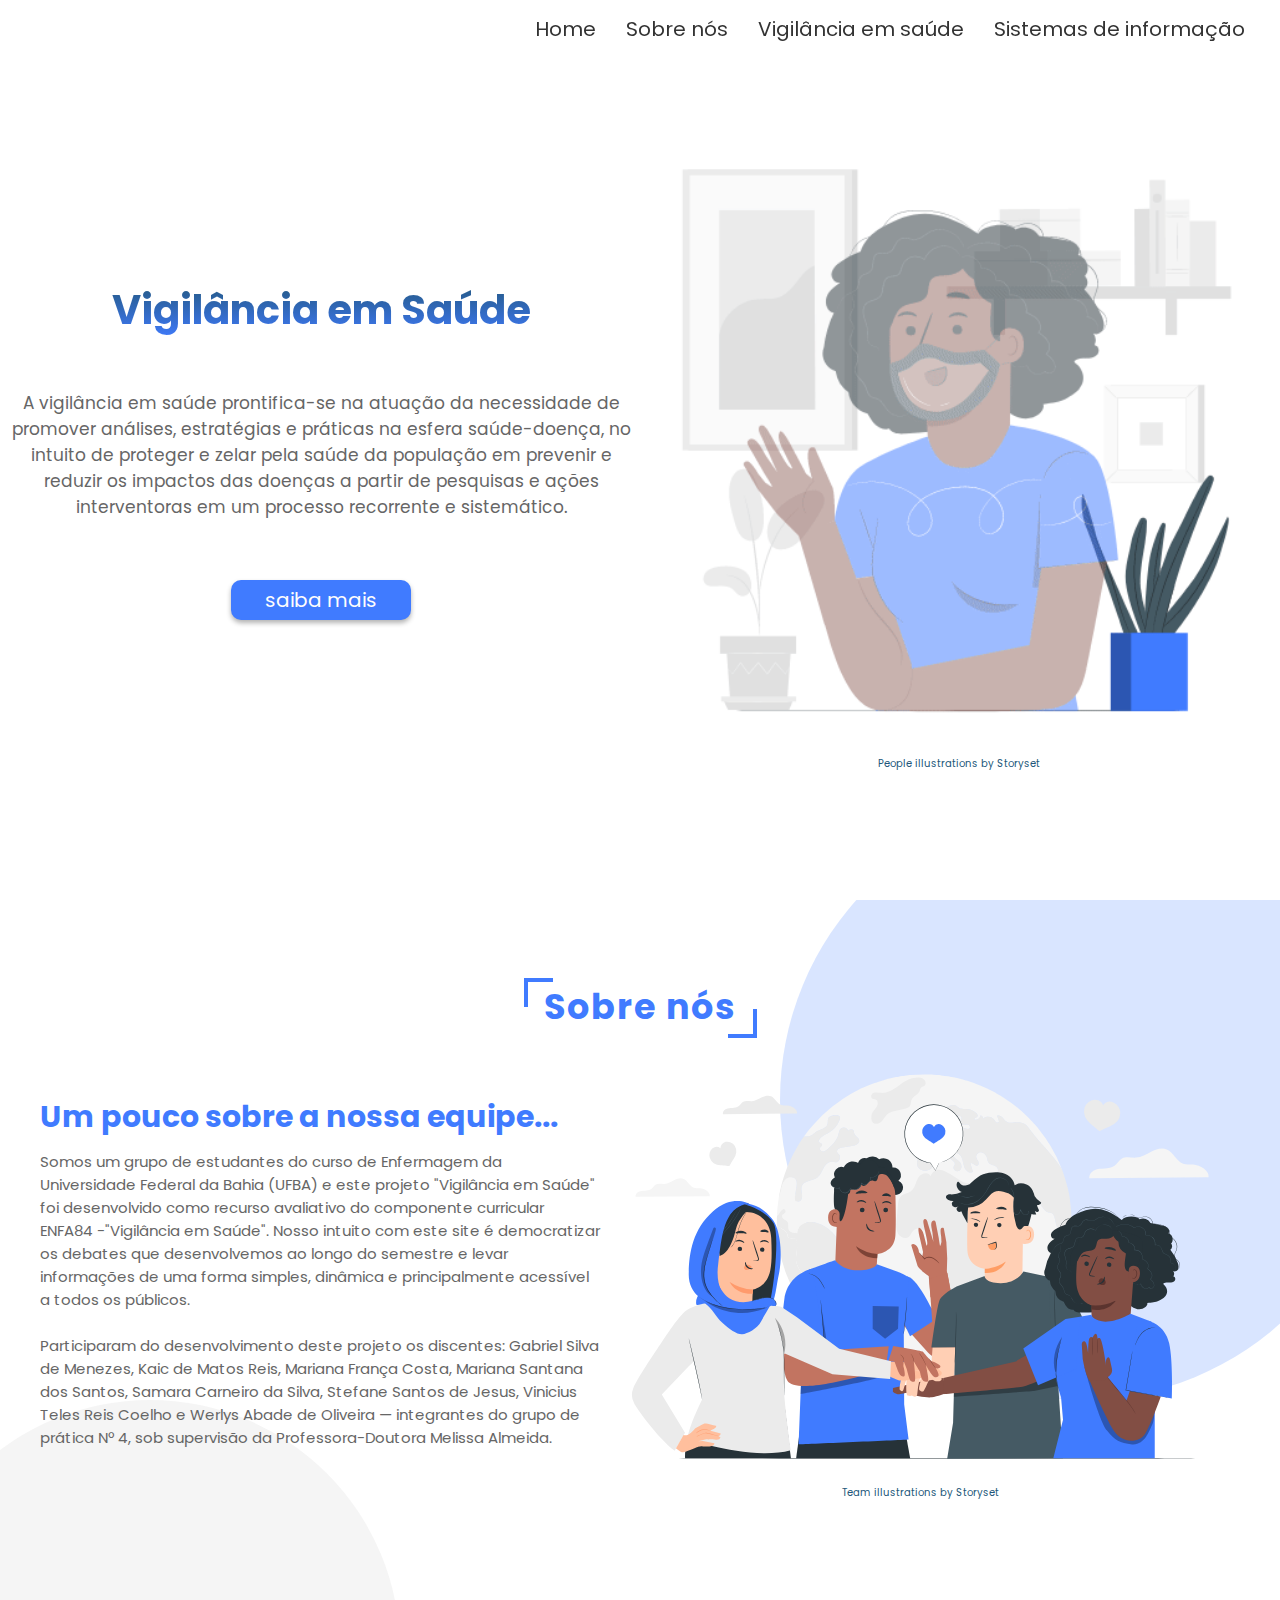
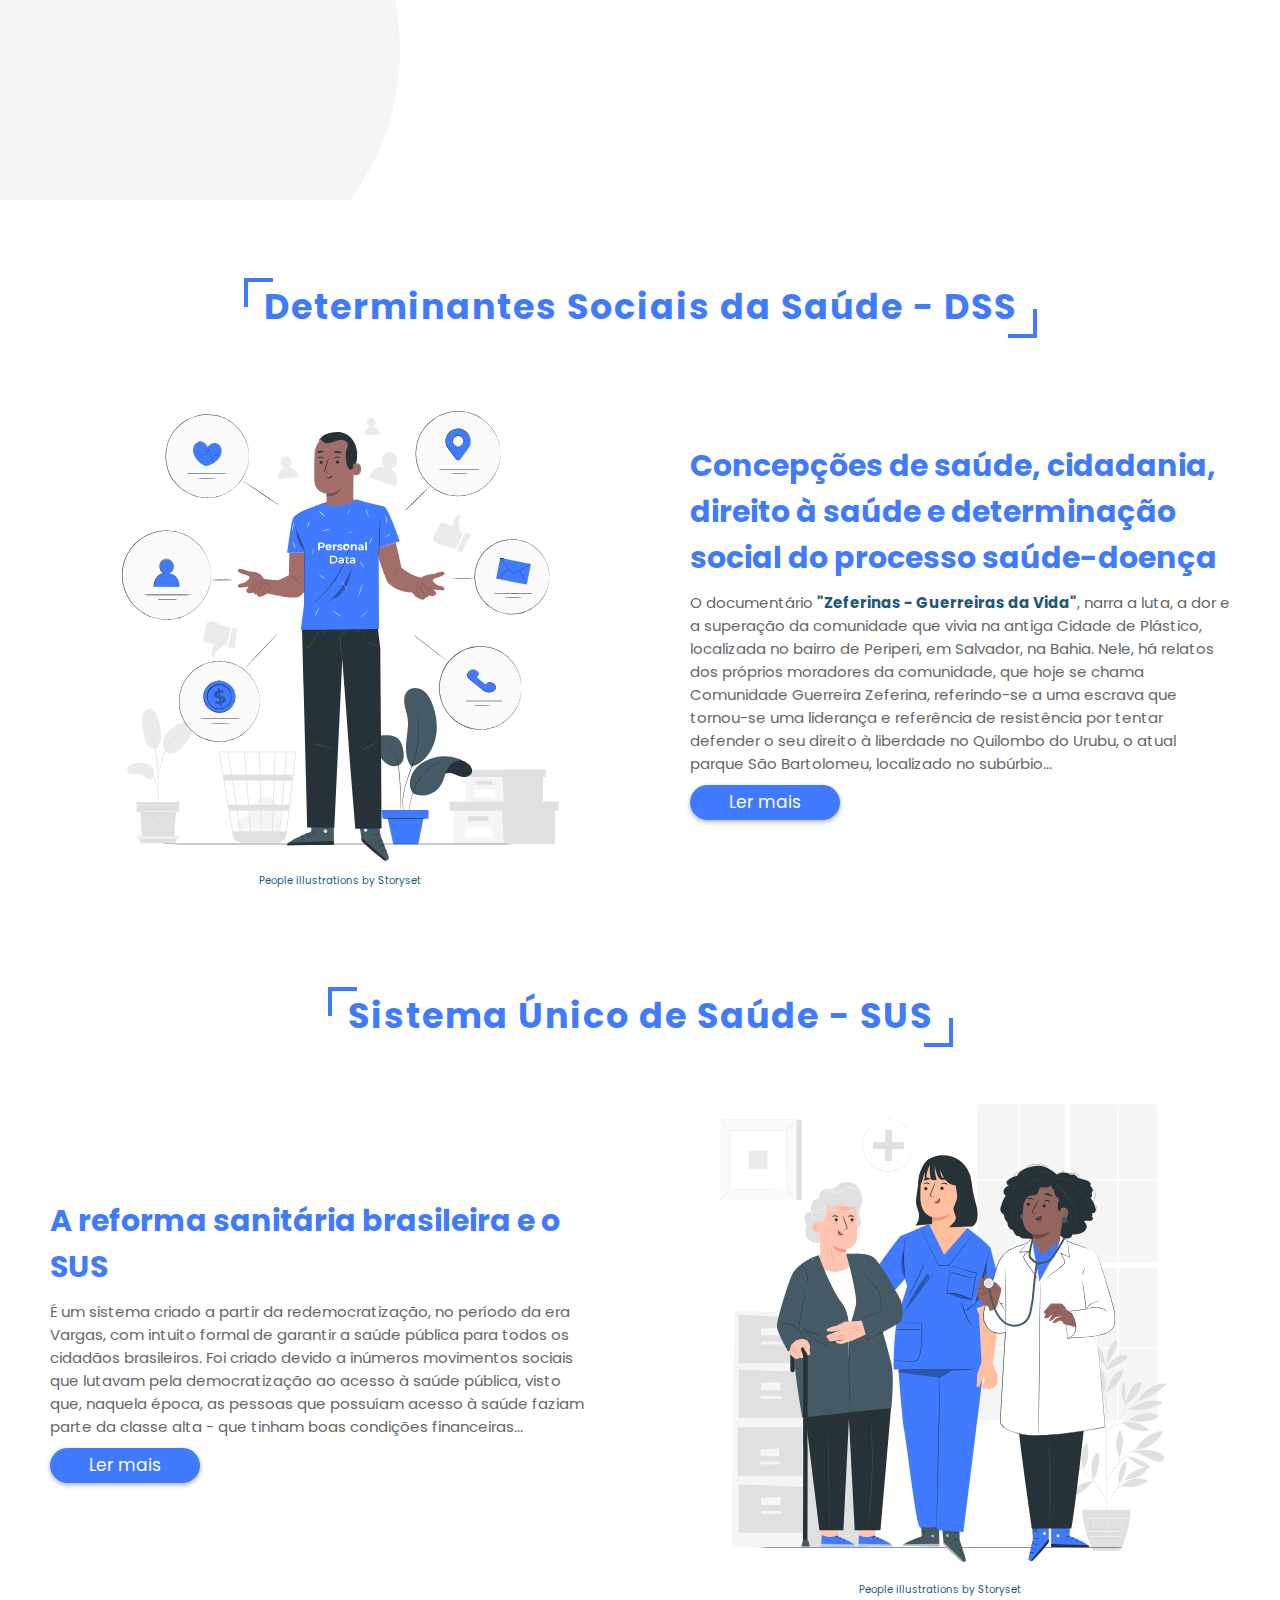
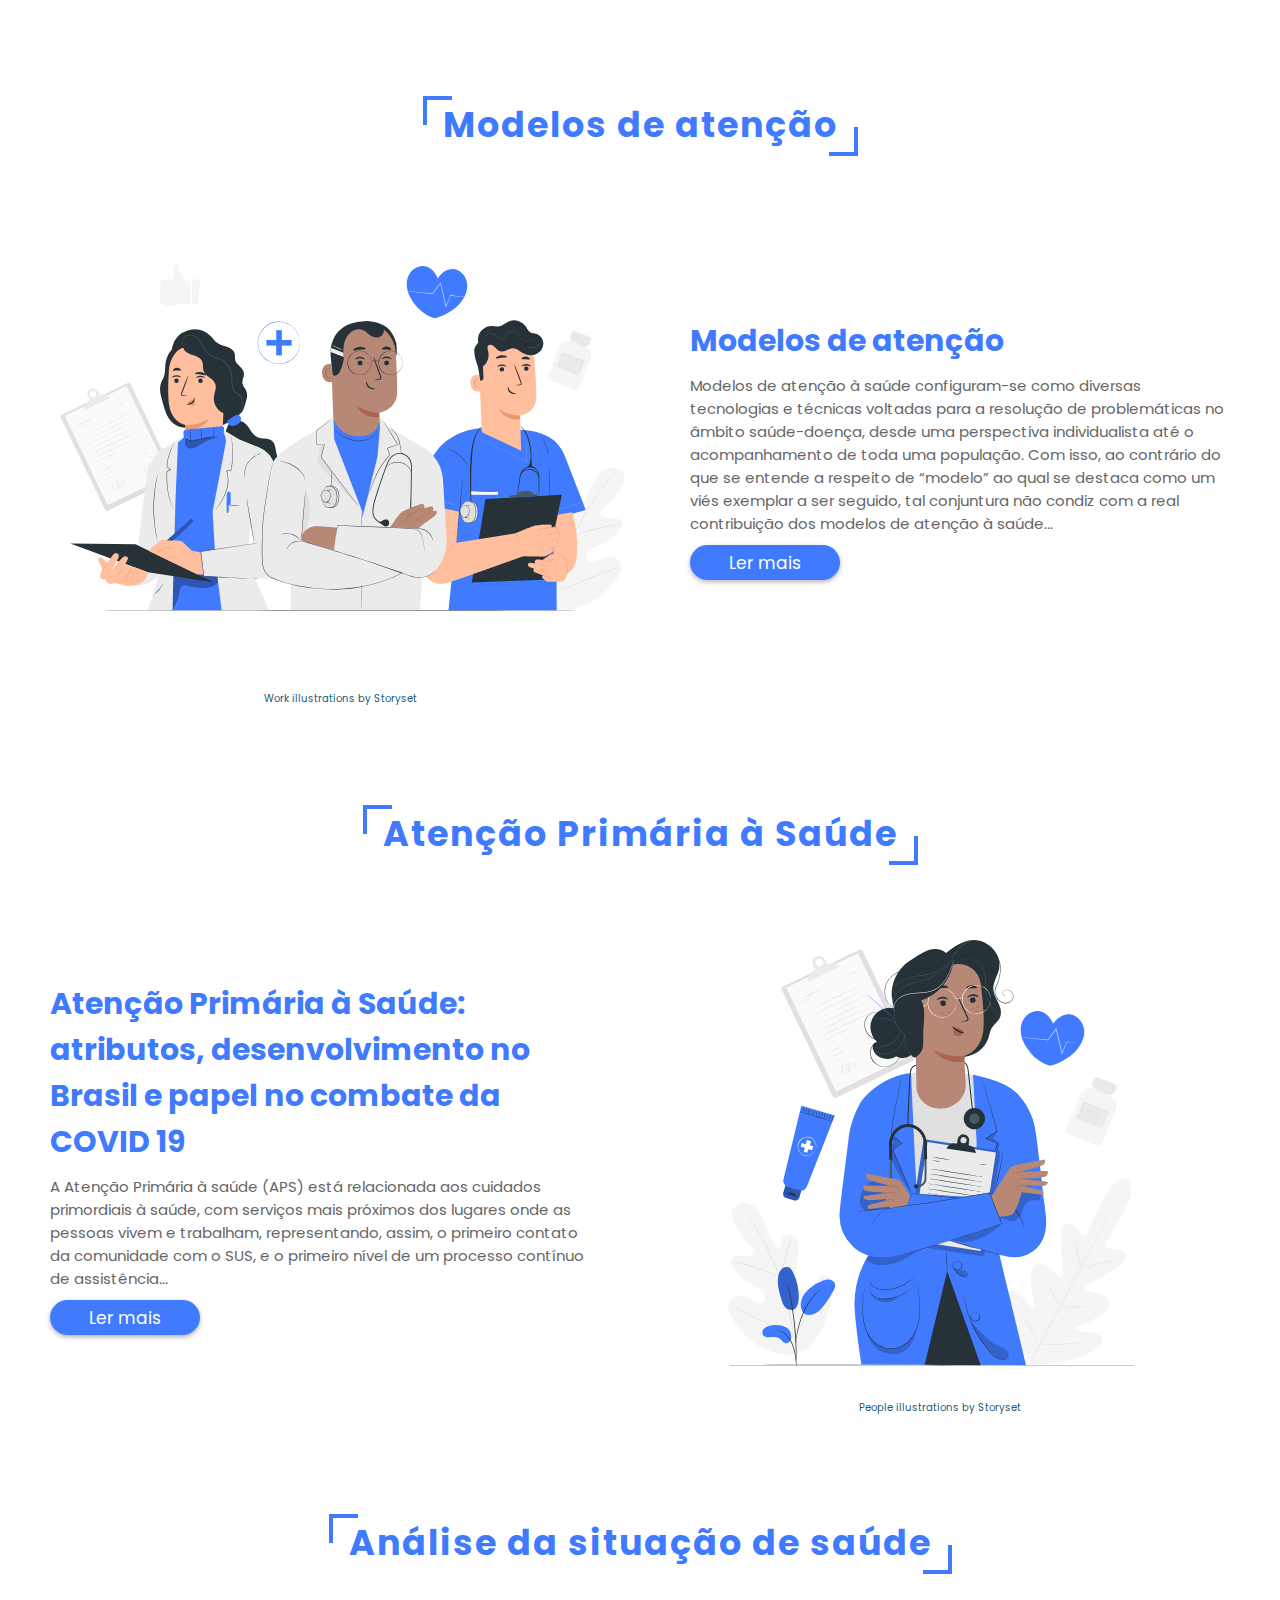
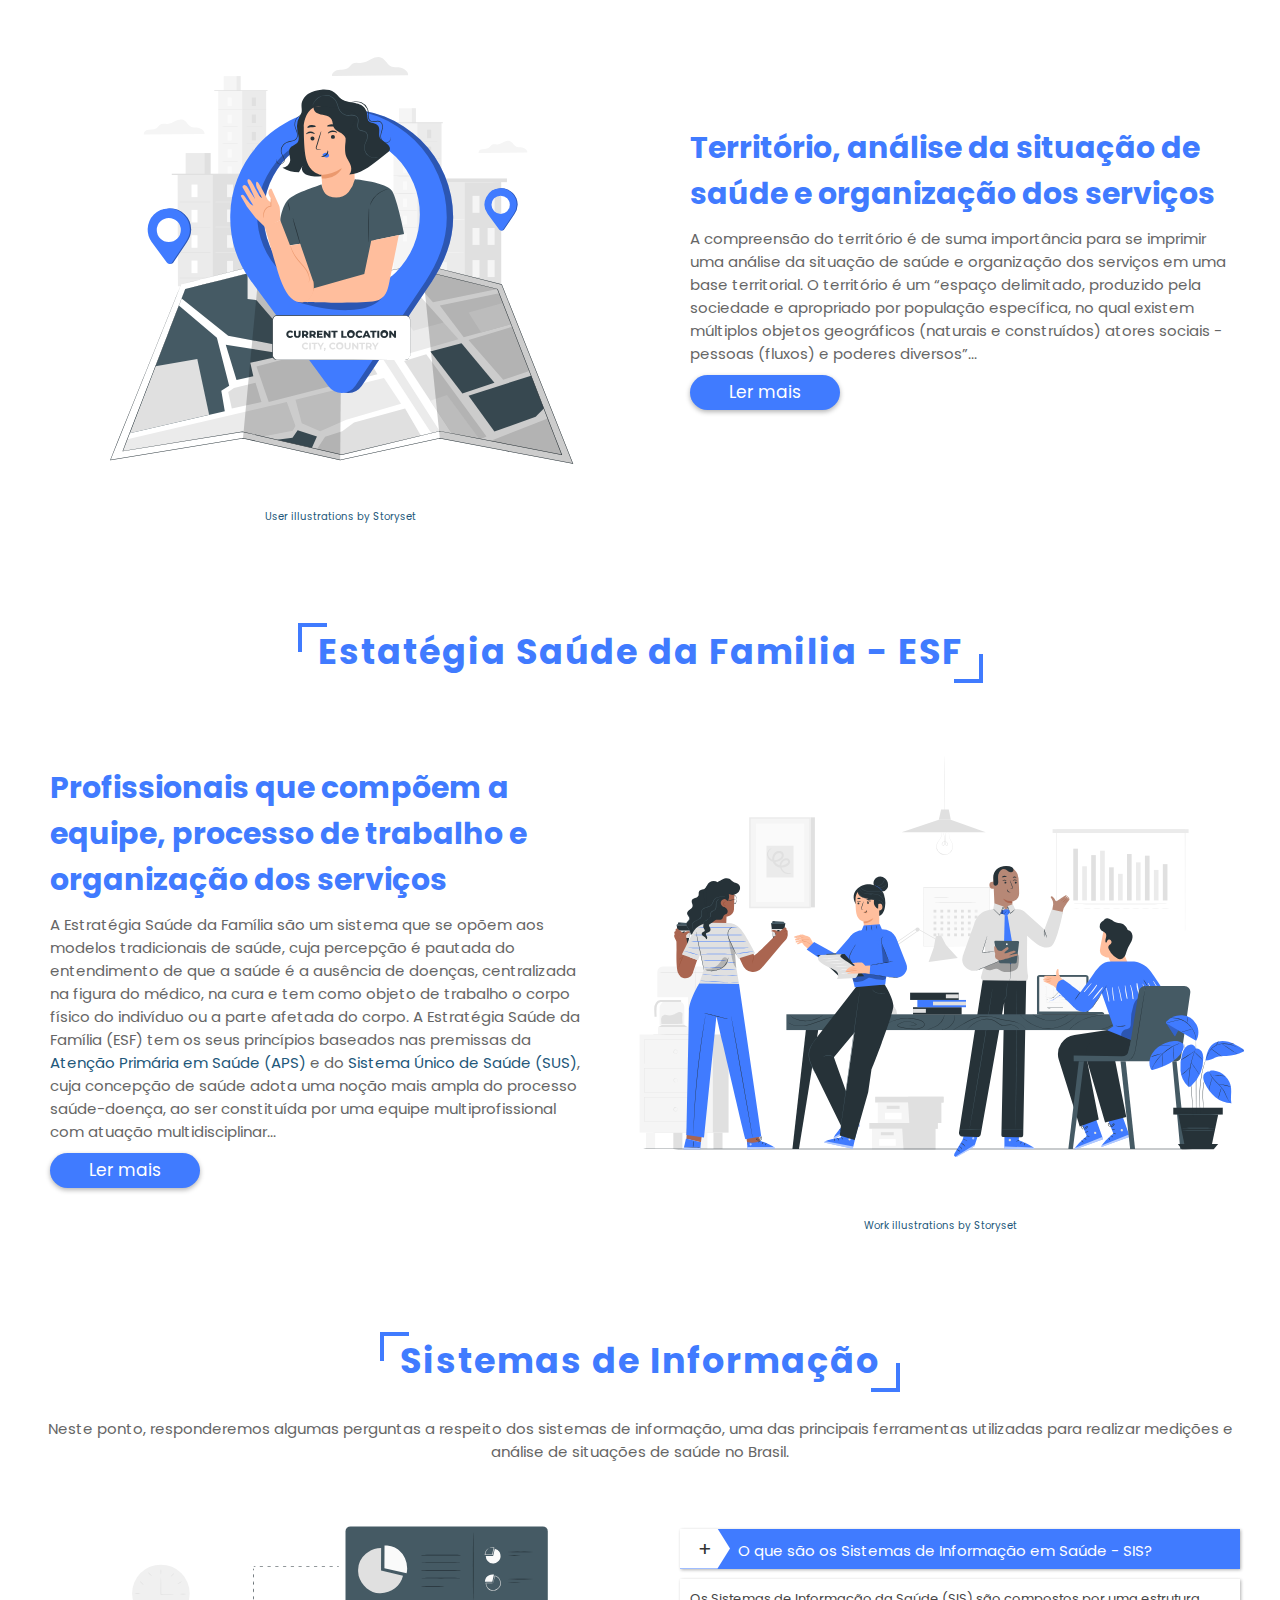
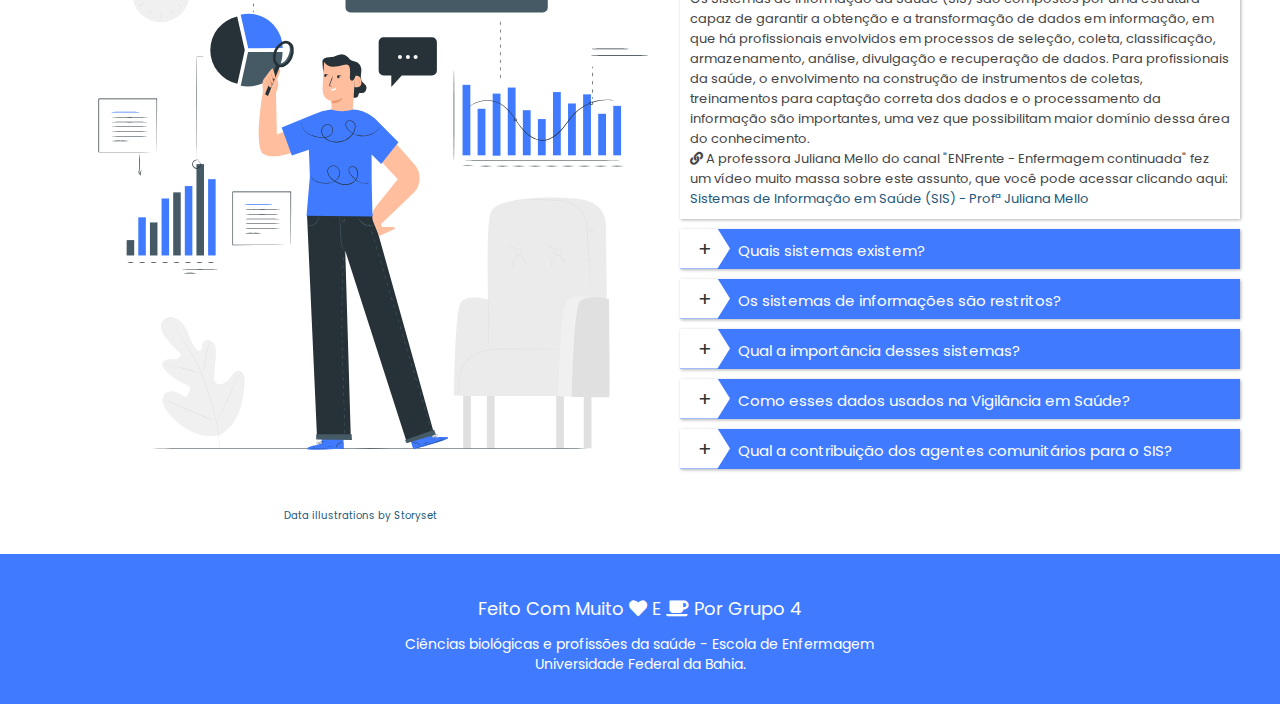
==== index.html @ 145278f4 "Update index.html" ====
<!DOCTYPE html>
<html lang="pt-br">
<head>
    <meta charset="UTF-8">
    <meta http-equiv="X-UA-Compatible" content="IE=edge">
    <meta name="viewport" content="width=device-width, initial-scale=1.0">
     <!-- font awesome file link  -->
  <link rel="stylesheet" href="https://cdnjs.cloudflare.com/ajax/libs/font-awesome/5.15.1/css/all.min.css">

  <!-- custom css file link  -->
  <link rel="stylesheet" href="style.css">

    <title>Vigilância em Saúde</title>
</head>
<body>


<!--cabeçalho  -->

<header class="header">

<a href="#" class="logo">Vigilância em Saúde</a>

<div class="fas fa-bars"></div>


<nav class="navbar">
  <ul>
    <li><a href="#home">Home</a></li>
    <li><a href="#sobre">Sobre nós</a></li>
    <li><a href="#conteudo">Vigilância em saúde</a></li>
    <li><a href="#sistemas">Sistemas de informação</a></li>
  </ul>
</nav>


</header>

<!-- pagina inicial  -->

  <section id="home" class="home" >
      <div class="content">
          <h3>Vigilância em Saúde</h3>
          <p>  A vigilância em saúde prontifica-se na atuação da necessidade de promover análises, estratégias e práticas na esfera saúde-doença, no intuito de proteger e zelar pela saúde da população em prevenir e reduzir os impactos das doenças a partir de pesquisas e ações interventoras em um processo recorrente e sistemático.</p>
          <a href="#sobre"><button>saiba mais</button></a>
      </div>

      <div class="image">
          <img src="imagens/open.gif" alt=""> <a href="https://storyset.com/people">People illustrations by Storyset</a>
      </div>
  </section>


<!-- Sobre nós  -->

<section id="sobre" class="about">

<h1 class="heading">Sobre nós</h1>

<div class="row">

  <div class="content">
    <h3>Um pouco sobre a nossa equipe...</h3>
    <p>
      Somos um grupo de estudantes do curso de Enfermagem da Universidade Federal da Bahia (UFBA) e este projeto "Vigilância em Saúde" foi desenvolvido como recurso avaliativo do componente curricular ENFA84 -"Vigilância em Saúde". Nosso intuito com este site é democratizar os debates que desenvolvemos ao longo do semestre e levar informações de uma forma simples, dinâmica e principalmente acessível a todos os públicos. <br><br>
      Participaram do desenvolvimento deste projeto os discentes: Gabriel Silva de Menezes, Kaic de Matos Reis, Mariana França Costa, Mariana Santana dos Santos, Samara Carneiro da Silva, Stefane Santos de Jesus, Vinicius Teles Reis Coelho e Werlys Abade de Oliveira — integrantes do grupo de prática Nº 4, sob supervisão da Professora-Doutora Melissa Almeida.

    </p>
  </div>

  <div class="image">
    <img src="imagens/sobre-nos.svg" alt="Imagem 2"> <a href="https://storyset.com/team">Team illustrations by Storyset</a>
  </div>

</div>
</section>


<!-- Determinantes sociais da saúde  -->

<section id="conteudo" class="service">

<h1 class="heading">Determinantes Sociais da Saúde - DSS</h1>

<div class="row">

  <div class="image">
    <img src="imagens/determinantes-sociais.svg" alt="Imagem 3"> <a href="https://storyset.com/people">People illustrations by Storyset</a>
  </div>
  <div class="content">
    <h3>Concepções de saúde, cidadania, direito à saúde e determinação social do processo saúde-doença</h3>
    <p>O documentário  <b> <a href="https://youtu.be/sNpfSE2p4-s"> "Zeferinas - Guerreiras da Vida"</a></b>, narra a luta, a dor e a superação da comunidade que vivia na antiga Cidade de Plástico, localizada no bairro de Periperi, em Salvador, na Bahia. Nele, há relatos dos próprios moradores da comunidade, que hoje se chama Comunidade Guerreira Zeferina, referindo-se a uma escrava que tornou-se uma liderança e referência de resistência por tentar defender o seu direito à liberdade no Quilombo do Urubu, o atual parque São Bartolomeu, localizado no subúrbio...</p>
    <a href="determinantes-sociais.html"><button class="btn">Ler mais</button></a>
  </div>

</div>

 <!-- A reforma sanitaria brasileira e o sus -->

 <h1 id="sus" class="heading">Sistema Único de Saúde - SUS</h1>

<div class="row">

  <div class="content">
    <h3> A reforma sanitária brasileira e o SUS</h3>
    <p>É um sistema criado a partir da redemocratização,  no período da era Vargas, com intuito formal  de garantir a saúde pública para todos os cidadãos brasileiros. Foi criado devido a inúmeros movimentos sociais que lutavam pela democratização ao acesso à saúde pública, visto que, naquela época, as pessoas que possuíam acesso à saúde faziam parte da classe alta - que tinham boas condições financeiras...</p>
    <a href="sus.html"><button class="btn">Ler mais</button></a>
  </div>
  <div class="image">
    <img src="imagens/reforma-sanitaria.svg" alt=""> <a href="https://storyset.com/people">People illustrations by Storyset</a>
  </div>

</div>

<!-- Modelos de atenção em saúde e vigilância em saúde -->

<h1 class="heading">Modelos de atenção</h1>

<div class="row">

  <div class="image">
    <img src="imagens/modelos-atencao.svg" alt=""> <a href="https://storyset.com/work">Work illustrations by Storyset</a>
  </div>
  <div class="content">
    <h3>Modelos de atenção</h3>
    <p>Modelos de atenção à saúde configuram-se como diversas tecnologias e técnicas voltadas para a resolução de problemáticas no âmbito  saúde-doença, desde uma perspectiva individualista até o acompanhamento de toda uma população. Com isso, ao contrário do que se entende a respeito de “modelo” ao qual se destaca como um viés exemplar a ser seguido, tal conjuntura não condiz com a real contribuição dos modelos de atenção à saúde...</p>
    <a href="modelos-de-atencao.html"><button class="btn">Ler mais </button></a>
  </div>

</div>

<!-- Atenção Primária à Saúde: atributos, desenvolvimento no Brasil e papel no combate da COVID 19 -->

<h1 id="aps" class="heading">Atenção Primária à Saúde</h1>

<div class="row">

  <div class="content">
    <h3>Atenção Primária à Saúde: atributos, desenvolvimento no Brasil e papel no combate da COVID 19</h3>
    <p>A Atenção Primária à saúde (APS) está relacionada aos cuidados primordiais à saúde, com serviços mais próximos dos lugares onde as pessoas vivem e trabalham, representando, assim, o primeiro contato da comunidade com o SUS, e o primeiro nível de um processo contínuo de assistência...
</p>
    <a href="atencao-primaria.html"><button class="btn">Ler mais</button></a>
  </div>
  <div class="image">
    <img src="imagens\atencao-primaria.svg" alt=""> <a href="https://storyset.com/people">People illustrations by Storyset</a>
  </div>

</div>

<!-- Território, análise da situação de saúde e organização dos serviços  -->

<h1 class="heading">Análise da situação de saúde</h1>

<div class="row">

  
  <div class="image">
    <img src="imagens\territorializacao.svg" alt=""> <a href="https://storyset.com/user">User illustrations by Storyset</a>
  </div>
  <div class="content">
    <h3>Território, análise da situação de saúde e organização dos serviços</h3>
    <p>A compreensão do território é de suma importância para se imprimir uma análise da situação de saúde e organização dos serviços em uma base territorial. O território é um “espaço delimitado, produzido pela sociedade e apropriado por população específica, no qual existem múltiplos objetos geográficos (naturais e construídos) atores sociais - pessoas (fluxos) e poderes diversos”...</p>
    <a href="territorio.html"><button class="btn">Ler mais </button></a>
  </div>

</div>

<!-- Estratégia saúde da familia -->

<h1 class="heading">Estatégia Saúde da Familia - ESF</h1>

<div class="row">

  <div class="content">
    <h3>Profissionais que compõem a equipe, processo de trabalho e organização dos serviços</h3>
    <p>A Estratégia Saúde da Família são um sistema que se opõem aos modelos tradicionais de saúde, cuja percepção é pautada do entendimento de que a saúde é a ausência de doenças, centralizada na figura do médico, na cura e tem como objeto de trabalho o corpo físico do indivíduo ou a parte afetada do corpo. A Estratégia Saúde da Família (ESF) tem os seus princípios baseados nas premissas da <a href="#aps"> Atenção Primária em Saúde (APS)</a> e do <a href="#sus"> Sistema Único de Saúde (SUS)</a>, cuja concepção de saúde adota uma noção mais ampla do processo saúde-doença, ao ser constituída por uma equipe multiprofissional com atuação multidisciplinar...
    </p>
    <a href="estrategia-saude.html"><button class="btn">Ler mais</button></a>
  </div>
  <div class="image">
    <img src="imagens/estrategia-saude.svg" alt=""> <a href="https://storyset.com/work">Work illustrations by Storyset</a>
  </div>

</div>
</section>
<a href=""></a>
<!-- FAQ sobre os sistemas de informação -->

<section id="sistemas" class="faq">

<h1 class="heading">Sistemas de Informação</h1>

<div class="sistemas">
    <p>Neste ponto, responderemos algumas perguntas a respeito dos sistemas de informação, uma das principais ferramentas utilizadas para realizar medições e análise de situações de saúde no Brasil.</p>
  </div>

<div class="row">

<div class="image">
  <img src="imagens/Data-pana.svg" alt=""><br><a href="https://storyset.com/data">Data illustrations by Storyset</a>
</div>

<div class="accordion-container">

  <div class="accordion">
    <div class="accordion-header">
      <span>+</span>
      <h3>O que são os Sistemas de Informação em Saúde - SIS?</h3>
    </div>
    <div class="accordion-body">
      <p>Os Sistemas de Informação da Saúde (SIS) são compostos por uma estrutura capaz de garantir a obtenção e a transformação de dados em informação, em que há profissionais envolvidos em processos de seleção, coleta, classificação, armazenamento, análise, divulgação e recuperação de dados. Para profissionais da saúde, o envolvimento na construção de instrumentos de coletas, treinamentos para captação correta dos dados e o processamento da informação são importantes, uma vez que possibilitam maior domínio dessa área do conhecimento.
      <br>
     <i class="fas fa-link"></i> A professora Juliana Mello do canal "ENFrente - Enfermagem continuada" fez um vídeo muito massa sobre este assunto, que você pode acessar clicando aqui:  <a href="https://youtu.be/x-pgsec5lzA"> Sistemas de Informação em Saúde (SIS) - Profª Juliana Mello</a>
      </p>
    </div>
  </div>

  <div class="accordion">
    <div class="accordion-header">
      <span>+</span>
      <h3>Quais sistemas existem?</h3>
    </div>
    <div class="accordion-body">
      <p> <a href="https://www.gov.br/saude/pt-br/composicao/vigilancia-em-saude-svs/sistemas-de-informacao/sistema-de-informacoes-sobre-mortalidade-sim">Sistema de Informações sobre Mortalidade (SIM)</a>: apresenta dados quantitativos em relação aos casos de óbitos nos sistemas de saúde;
      <a href="http://sinasc.saude.gov.br/default.asp">Sistema de Informações sobre Nascidos Vivos (Sinasc)</a>: coleta dados que auxiliam no controle da natalidade e mortalidade;
      <a href="https://portalsinan.saude.gov.br/"> Sistema de Informação de Agravos de Notificação (SINAN)</a>: um dos mais importantes sistemas de informação em saúde e responsável por metrificar pioras em relação &agraves práticas médicas;
      <a href="https://datasus.saude.gov.br/acesso-a-informacao/morbidade-hospitalar-do-sus-sih-sus/">Sistema de Informações Hospitalares do SUS (SIH-SUS)</a>: apresenta dados em relação número de atendimentos e leitos da rede SUS;
      <a href="http://sia.datasus.gov.br/principal/index.php"> Sistema de Informações Ambulatoriais do SUS (SIA-SUS)</a>: compila dados sobre os ambulatórios da rede SUS. Entre outros.</p>
    </div>
  </div>

  <div class="accordion">
    <div class="accordion-header">
      <span>+</span>
      <h3>Os sistemas de informações são restritos?</h3>
    </div>
    <div class="accordion-body">
      <p>Não! Qualquer pessoa no território brasileiro pode acessar esses sistemas, baixar os dados e realizar suas próprias medições com base em estudos epidemiológicos e estatística descritiva. Todos esses sistemas são sumarizados na base de dados do <a href="#sus">Sistema Único de Saúde (SUS)</a> — <a href="https://datasus.saude.gov.br/"> DATASUS</a> — mantida pelo Ministério da Saúde do Brasil.</p>
    </div>
  </div>

  <div class="accordion">
    <div class="accordion-header">
      <span>+</span>
      <h3>Qual a importância desses sistemas?</h3>
    </div>
    <div class="accordion-body">
      <p>Os sistemas de informação em saúde (SIS) de uma maneira geral deve sempre contribuir para a melhoria da qualidade bem como da eficácia e eficiência do atendimento a saúde, proporcionando aos profissionais de saúde a oportunidade da realização de pesquisas, com a intenção de oferecer evidências e auxílio no processo de ensino. Um SIS deve servir para gerenciar as informações que os profissionais de saúde necessitam para desempenhar suas atividades da melhor maneira possível sendo eficazes e eficientes. Facilitar a comunicação, integrar as informações entre as equipes, ou em uma equipe de saúde, fornecendo recursos e também apoio financeiro. </p>
    </div>
  </div>

  <div class="accordion">
    <div class="accordion-header">
      <span>+</span>
      <h3>Como esses dados usados na Vigilância em Saúde?</h3>
    </div>
    <div class="accordion-body">
      <p>Os sistemas de informação em saúde são instrumentos padronizados de monitoramento e coleta de dados, que têm como objetivo primordial o fornecimento de informações para análise e melhor compreensão de importantes problemas de saúde da população, subsidiando a tomada de decisões nos níveis municipal, estadual e federal. </p>
    </div>
  </div>

  <div class="accordion">
    <div class="accordion-header">
      <span>+</span>
      <h3>Qual a contribuição dos agentes comunitários para o SIS?</h3>
    </div>
    <div class="accordion-body">
      <p>Os Agentes Comunitários de Saúde (ACS) são importantíssimos no processo de planejamento, coleta dos dados e análise de dados - elementos importantes para a descrição dos problemas de saúde -, realizando consultas de casa em casa e verificando a situação de saúde de cada comunidade, servindo de respaldo para os Sistemas de Informação. <br>
      Assim, a análise da situação de saúde é essencial para transformar os dados coletados em informações, possibilitando que as equipes de saúde utilizem desse suporte para articular as competências e medidas para um atendimento eficaz seguindo as particularidades de cada localidade.
</p>
    </div>
  </div>

</div>

</div>
</section>


<!-- Rodapé  -->

<footer>
  <div class="footer-content">
    <h3>Feito com muito <i class="fas fa-heart"></i> e <i class="fas fa-coffee"></i>  por grupo 4</h3>
      <p> Ciências biológicas e profissões da saúde - Escola de Enfermagem  Universidade Federal da Bahia.

        <br> <br>
      </p>
  </div>
</footer>


<!-- Scripts -->
<script src="https://cdnjs.cloudflare.com/ajax/libs/jquery/3.5.1/jquery.min.js"></script>
<script src="script.js"></script>

</body>
</html>
---- style.css ----
@import url('https://fonts.googleapis.com/css2?family=Poppins:ital,wght@0,200;0,300;0,400;0,500;1,100;1,200;1,300;1,400;1,500&display=swap');

/* 
geral */

:root{
  --color: #407BFF;
}

*{
  font-family: 'Poppins', sans-serif;
  margin:0; padding:0;
  box-sizing: border-box;
  text-transform: none;
  transition: all .2s linear;
  text-decoration: none;
}

html{
  font-size: 62.5%;
}

body{
  overflow-x: hidden;
}

a{color: #22577a;
}

.heading{
  margin:2rem;
  padding-top: 6rem;
  display: inline-block;
  font-size: 3.5rem;
  color:var(--color);
  position: relative;
  letter-spacing: .2rem;
}

.heading::before, .heading::after{
  content: '';
  position: absolute;
  height: 2.5rem;
  width: 2.5rem;
  border-top:.4rem solid var(--color);
  border-left:.4rem solid var(--color);
}

.heading::before{
  top:5.8rem; left: -2rem;
}

.heading::after{
  bottom:-.5rem; right: -2rem;
  transform: rotate(180deg);
}

.btn{
  outline: none;
  border: none;
  border-radius: 5rem;
  background: var(--color);
  color:#fff;
  cursor: pointer;
  height:3.5rem;
  width: 15rem;
  font-size: 1.7rem;
  box-shadow: 0 .2rem .5rem rgba(0,0,0,.3);
}

.btn:hover{
  letter-spacing: .1rem;
  opacity: .8;
}


/*-------  cabeçalho ------*/

.header{
  display: flex;
  align-items: center;
  justify-content: space-between;
  width: 100%;
  padding:1rem 2rem;
  position: fixed;
  top:0; left: 0;
  z-index: 100;
}

.header .logo{
  font-size: 2.5rem;
  color:rgb(255, 255, 255);
}

.header .logo i{
  padding:0 .5rem;
}

.header .navbar ul{
  list-style-type: none;
  display: flex;
  align-items: center;
  justify-content: space-around;
}

.header .navbar ul li{
  margin:0 1.5rem;
}

.header .navbar ul li a{
  font-size: 2rem;
  color:#333;
}

.header .navbar ul li a:hover{
  color:#ccc;
}

.header .fa-bars{
  color: #fff;
  cursor: pointer;
  font-size: 3rem;
  display: none;
}

/*------- --------Pagina inicial -----------------*/

.home{
  min-height: 100vh;
  width: 100vw;
  text-align: center; 
  padding:0 1rem;
  position: relative;
  display: flex;
  flex-wrap: wrap;
  gap: 1.5rem;
  align-items: center;
}

.home .content{
  flex: 1 1 40rem;
}

.home .image{
  flex: 1 1 40rem;
}

.home .image img{
  width: 100%;
}

.home .content h3{
    color: transparent;
    background: linear-gradient(#22577a, var(--color));
    -webkit-background-clip: text;
    background-clip: text;
    font-size: 4rem;
}

.home .content p{
  padding: 5rem 0;
  font-size: 1.7rem;
  color: #666;
}

.home button{
  height: 4rem;
  width: 18rem;
  background:#407BFF;
  color: rgb(253, 253, 253);
  cursor: pointer;
  border:none;
  border-radius: 1rem;
  outline: none;
  margin-top: 1rem;
  font-size: 2rem;
  font-weight: 400;
  box-shadow: 0 .3rem .5rem rgba(0,0,0,.3);
}

.home button:hover{
  letter-spacing: .1rem;
}

.home .nut1{
  top:10%; left: -15rem;
}

.home .nut2{
  bottom:23%; right: -13rem;
  animation-direction: reverse;
}

@keyframes rotate{
  100%{
    transform: rotate(360deg);
  }
}


/*---------------------- Sobre nós -------------------*/

.about{
  min-height: 100vh;
  width: 100vw;
  text-align: center;
  position: relative;
  overflow: hidden;
}

.about .row{
  display: flex;
  align-items: center;
  justify-content: space-around;
  padding:0 4rem;
}

.about .row .content{
  text-align: left;
}

.about .row .image img{
  width: 50vw;
}

.about .row .content h3{
  font-size: 3rem;
  color: var(--color);
}

.about .row .content p{
  font-size: 1.5rem;
  color: #666;
  padding:1rem 0;
}

.about::before, .about::after{
  content: '';
  position: absolute;
  z-index: -1;
  opacity:.2;
  border-radius: 50%;
}

.about::before{
  height:50rem;
  width:50rem;
  background:#ccc;
  bottom:-10rem; left:-10rem;
}

.about::after{
  height:60rem;
  width:60rem;
  background:var(--color);
  top:-10rem; right:-10rem;
}

/* ----------------- conteúdo ------------------ */

.service{
  width: 100vw;
  text-align: center;
}

.service .row{
  margin:2rem 0;
  padding:0 2rem;
  display: flex;
  align-items: center;
  justify-content: center;
}

.service .row .image img{
  width:50vw;
  height:55vh;
}

.service .row .content{
  text-align: left;
  padding:0 3rem;
}

.service .row .content h3{
  font-size: 3rem;
  color:var(--color);
}

.service .row .content p{
  font-size: 1.5rem;
  color:#666;
  padding:1rem 0;
}

#piramide{
  width: 500px;
  justify-content: center;
  align-items: center;
}

/* -------------- Sistemas de informação ---------------- */

.faq{
  min-height: 100vh;
  width: 100vw;
  text-align: center;
  padding:0 2rem;
}

.sistemas{
  font-size: 1.5rem;
  color:#666;
  padding:1rem 0;
}

.faq .row{
  display: flex;
  align-items: center;
  justify-content: center;
  padding:0 2rem;
}

.faq .row .image img{
  height:70vh;
  width:50vw;
}

.faq .row .accordion-container{
  width: 50%;
  text-align: left;
}

.faq .row .accordion-container .accordion .accordion-header{
  background-color: var(--color);
  margin:1rem 0;
  box-shadow: .1rem .1rem .3rem rgba(0,0,0,.3);
  cursor: pointer;
}

.faq .row .accordion-container .accordion .accordion-header span{
  display: inline-block;
  text-align: center;
  height:4rem;
  width:5rem;
  line-height: 4rem;
  font-size: 2rem;
  background:#fff;
  color:#333;
  clip-path: polygon(0% 0%, 75% 0%, 100% 50%, 75% 100%, 0% 100%);
}

.faq .row .accordion-container .accordion .accordion-header h3{
  display: inline;
  color: #fff;
  font-weight: 400;
  padding-left: .5rem;
  font-size: 1.5rem;
}

.faq .row .accordion-container .accordion .accordion-body{
  padding:1rem;
  color:#444;
  box-shadow: .1rem .1rem .3rem rgba(0,0,0,.3);
  font-size: 1.3rem;
  display: none;
}

.faq .row .accordion-container .accordion:nth-child(1) .accordion-body{
  display: block;
}


/* -------------- rodapé ----------------*/

.footer{
  width:100%;
  display: flex;
  align-items: center;
  justify-content: space-between;
  padding:1rem 2rem;
  margin-top: 1rem;
  background:var(--color);
}

.footer h1{
  color:#fff;
  letter-spacing: .1rem;
  font-weight: 400;
}

.footer .icons a{
  color:#fff;
  font-size: 1.8rem;
  padding:0 1rem;
}


/* media queries  - adaptação para o celular*/

@media (max-width:768px){

  html{
    font-size: 50%;
  }

  .header .fa-bars{
    display: block;
  }

  .header .navbar{
    position: fixed;
    top:-120%; left: 0;
    height: auto;
    width: 100%;
    background-color: #fff;
    z-index: 1000;
    border-top: .1rem solid rgba(0,0,0,.3);
  }

  .header .navbar ul{
    height: 100%;
    width: 100%;
    flex-flow: column;
  }

  .header .navbar ul li{
    margin:1rem 0;
  }

  .header .navbar ul li a{
    color: #444;
    font-size: 2.4rem;
  }

  .header .fa-times{
    transform: rotate(180deg);
  }

  .header .nav-toggle{
    top:5.8rem;
  }

  .home .banner{
    font-size: 4rem;
  }

  .home .slogan{
    font-size: 1.7rem;
  }

  .about .row{
    flex-flow: column-reverse;
    padding:0 2rem;
  }

  .about .row .image img{
    width: 100vw;
  }

  .service .row{
    flex-flow: column-reverse;
  }

  .service .row:nth-child(even){
    flex-flow: column;
  }

  .service .row .image img{
    width: 100vw;
  }

  .service .row .content{
    padding:0;
  }

  .faq{
    padding:0;
  }

  .faq .row{
    padding:0 1rem;
    flex-flow: column;
  }

  .faq .row .image img{
    width:100vw;
  }

  .faq .row .accordion-container{
    width:100%;
  }

}

footer{
  background: #407BFF;
  height: auto;
  width: 100vw;
  font-family: 'Poppins';
  padding-top: 40px;
  color: #fff;
}

.footer-content{
  display: flex;
  align-items: center;
  justify-content: center;
  flex-direction: column;
  text-align: center;
}

.footer-content h3{
  font-size: 1.8rem;
  font-weight: 400;
  text-transform: capitalize;
  line-height: 3rem;
}

.footer-content p{
  max-width: 500px;
  margin: 10px auto;
  line-height: 20px;
  font-size: 14px;
}
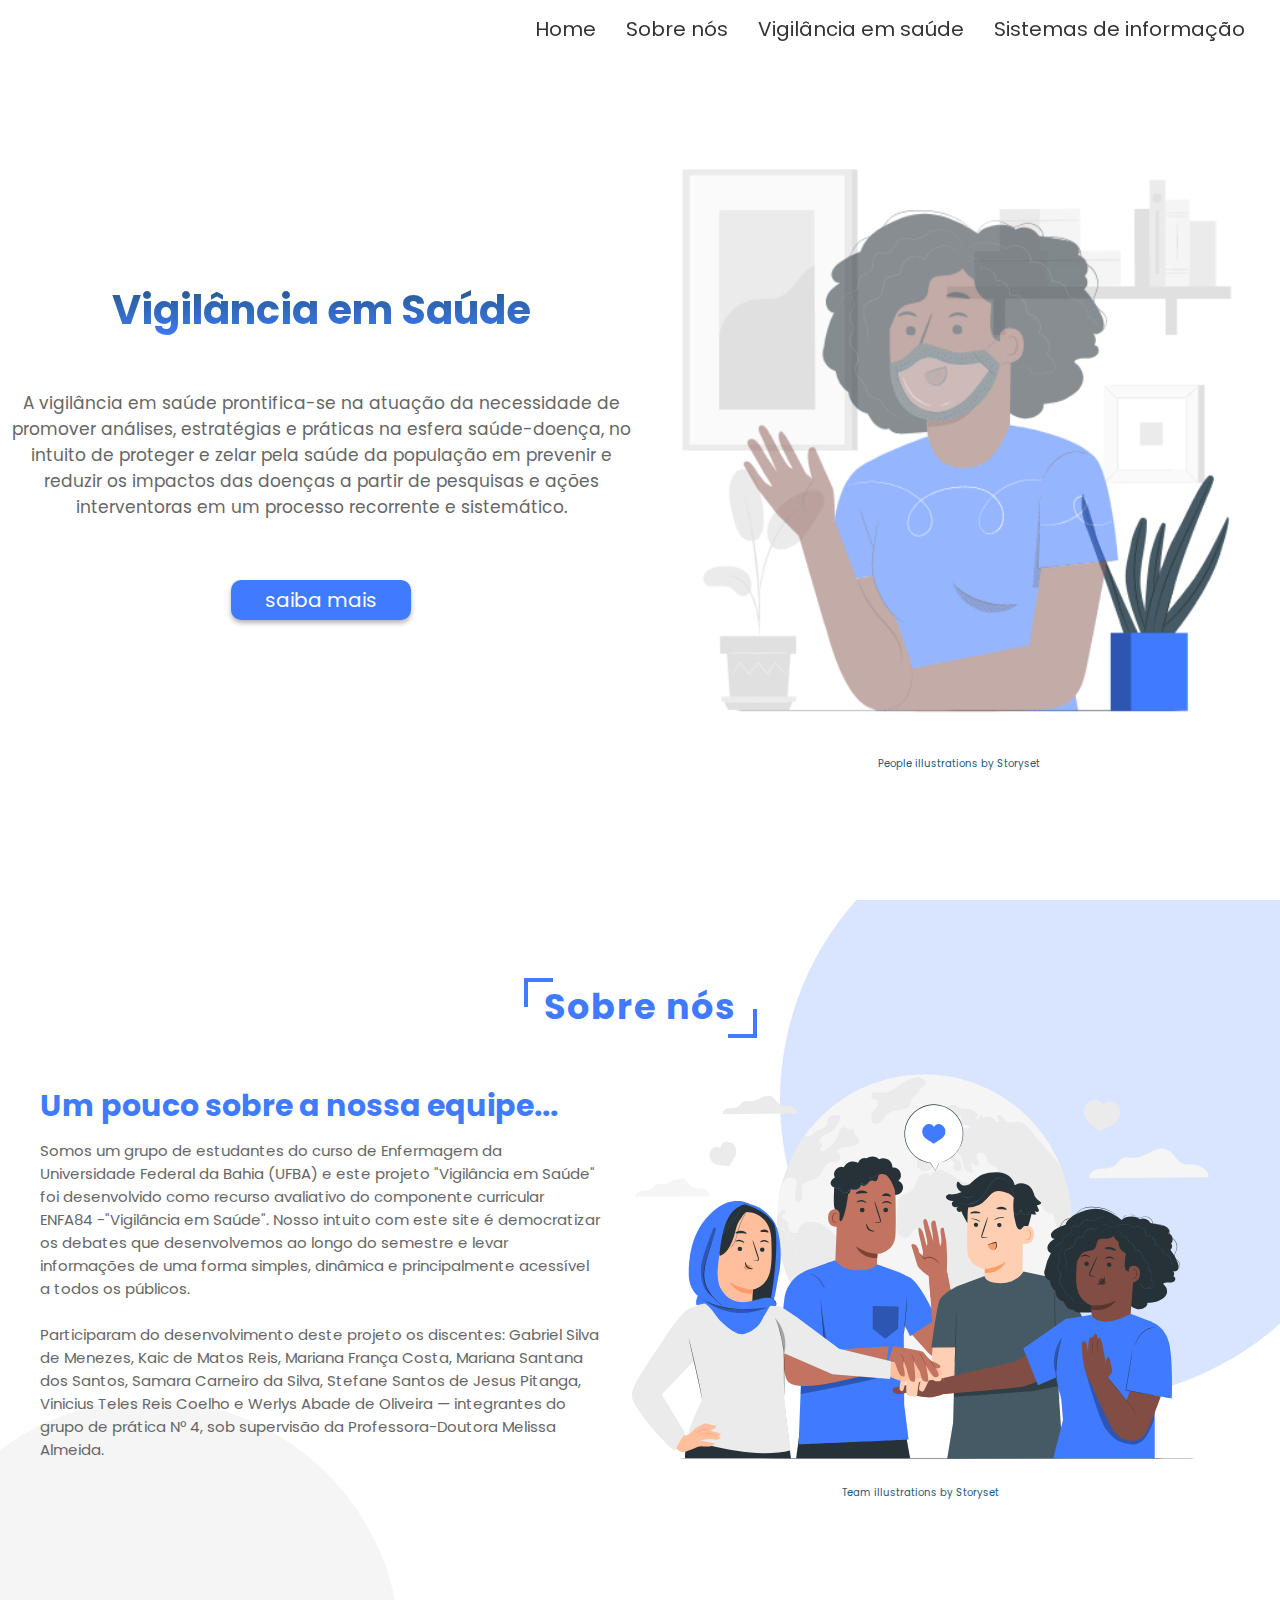
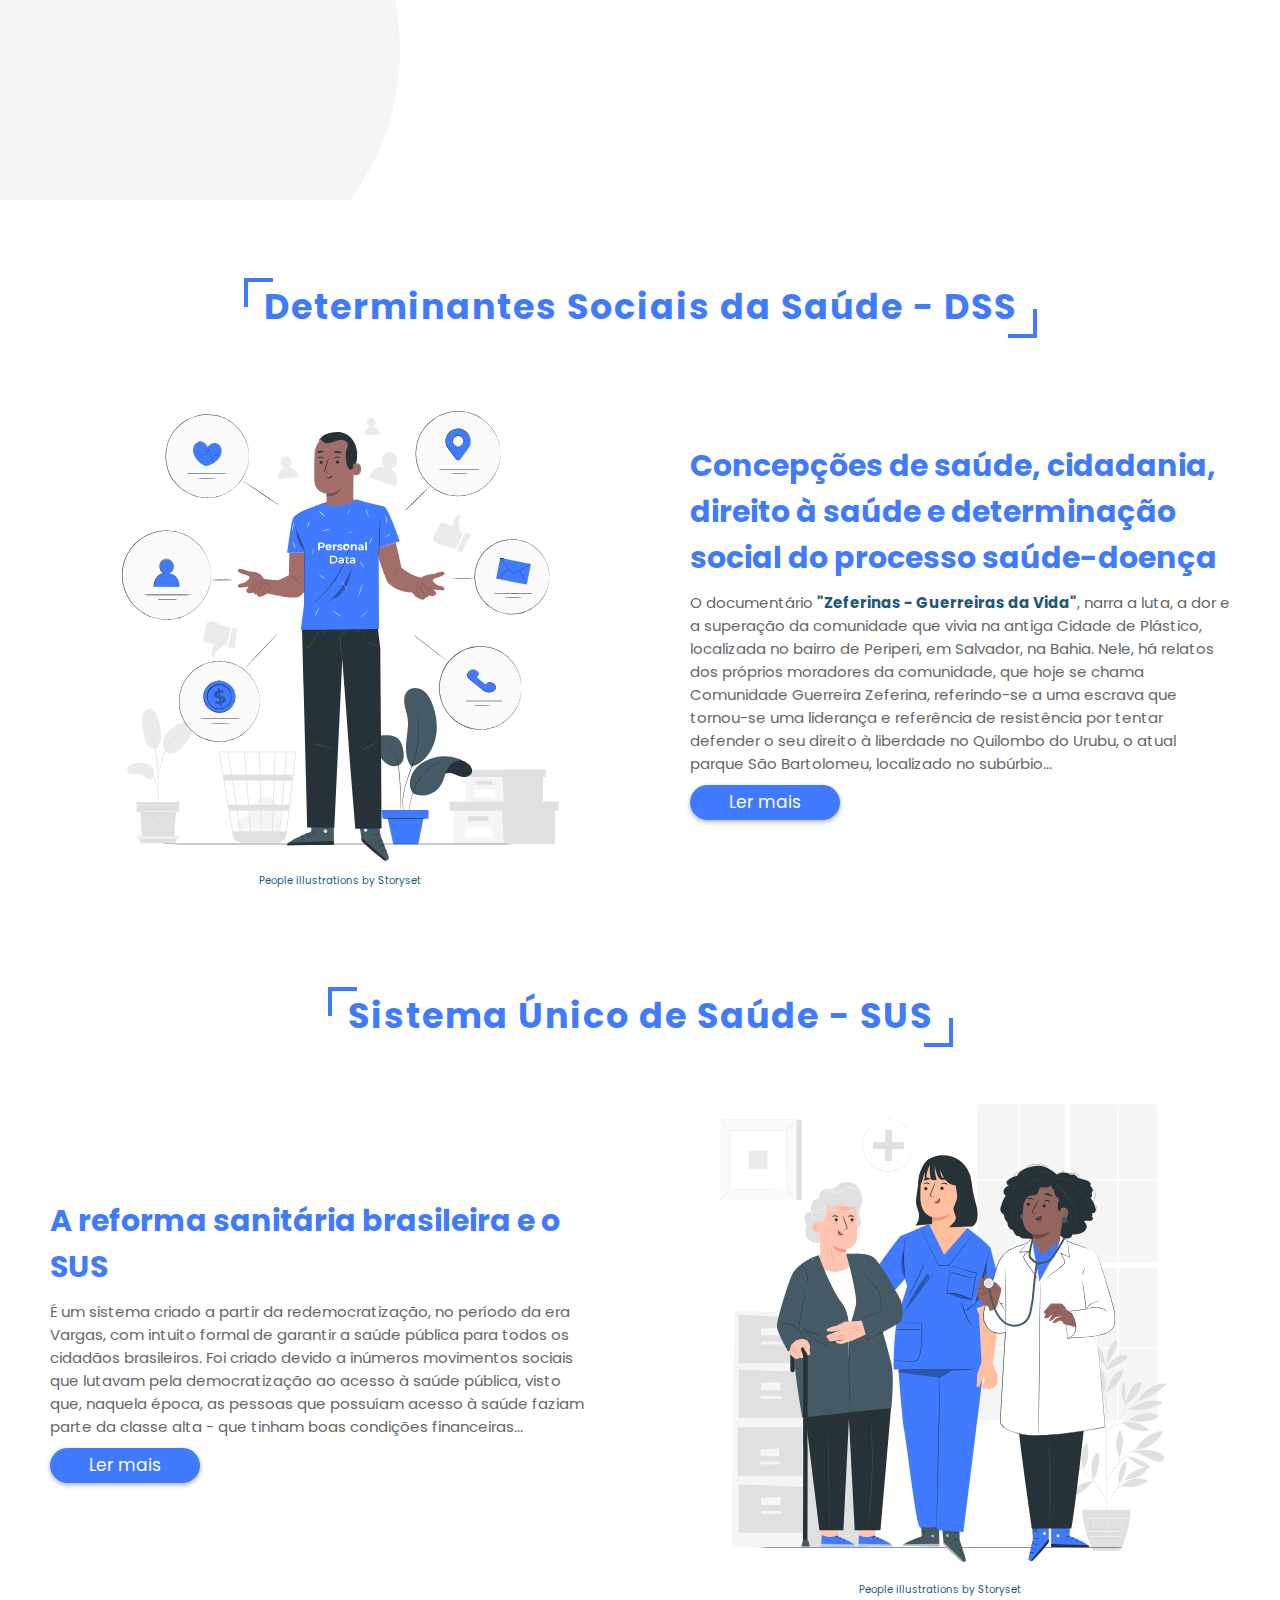
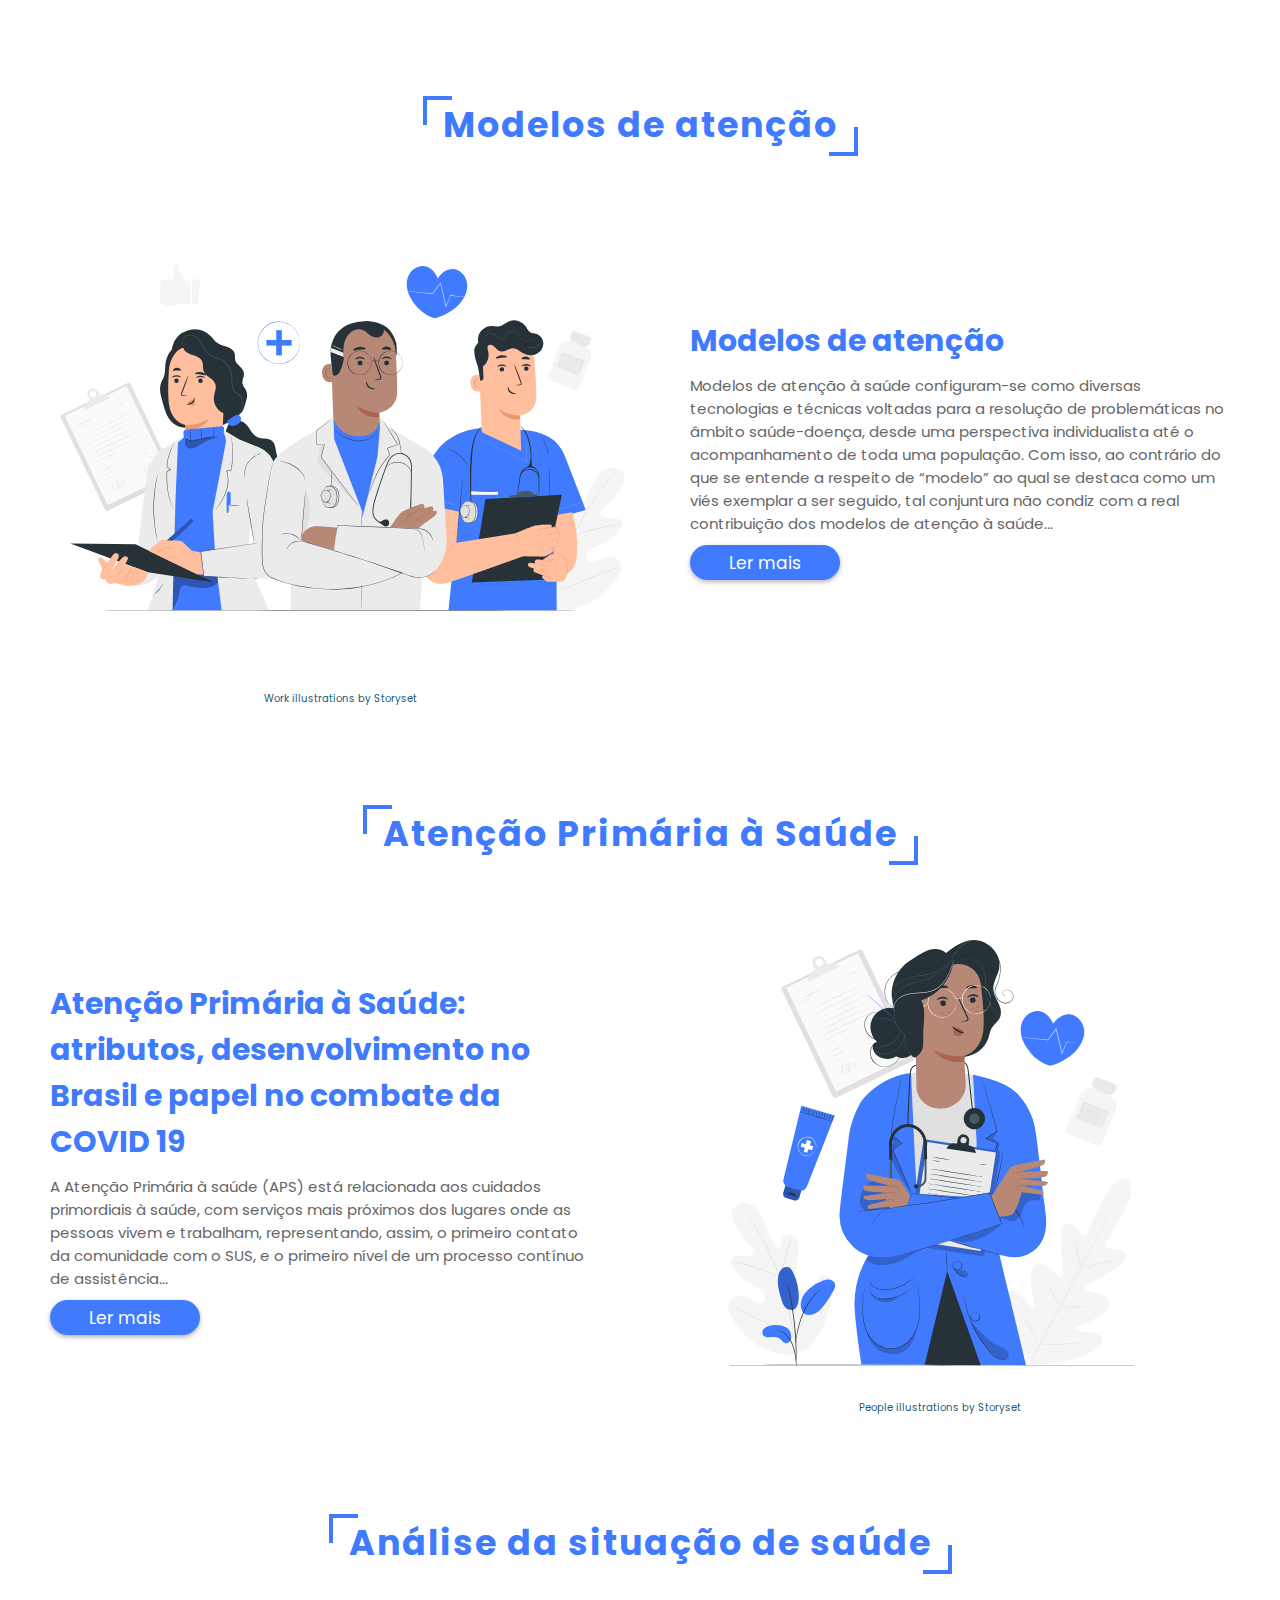
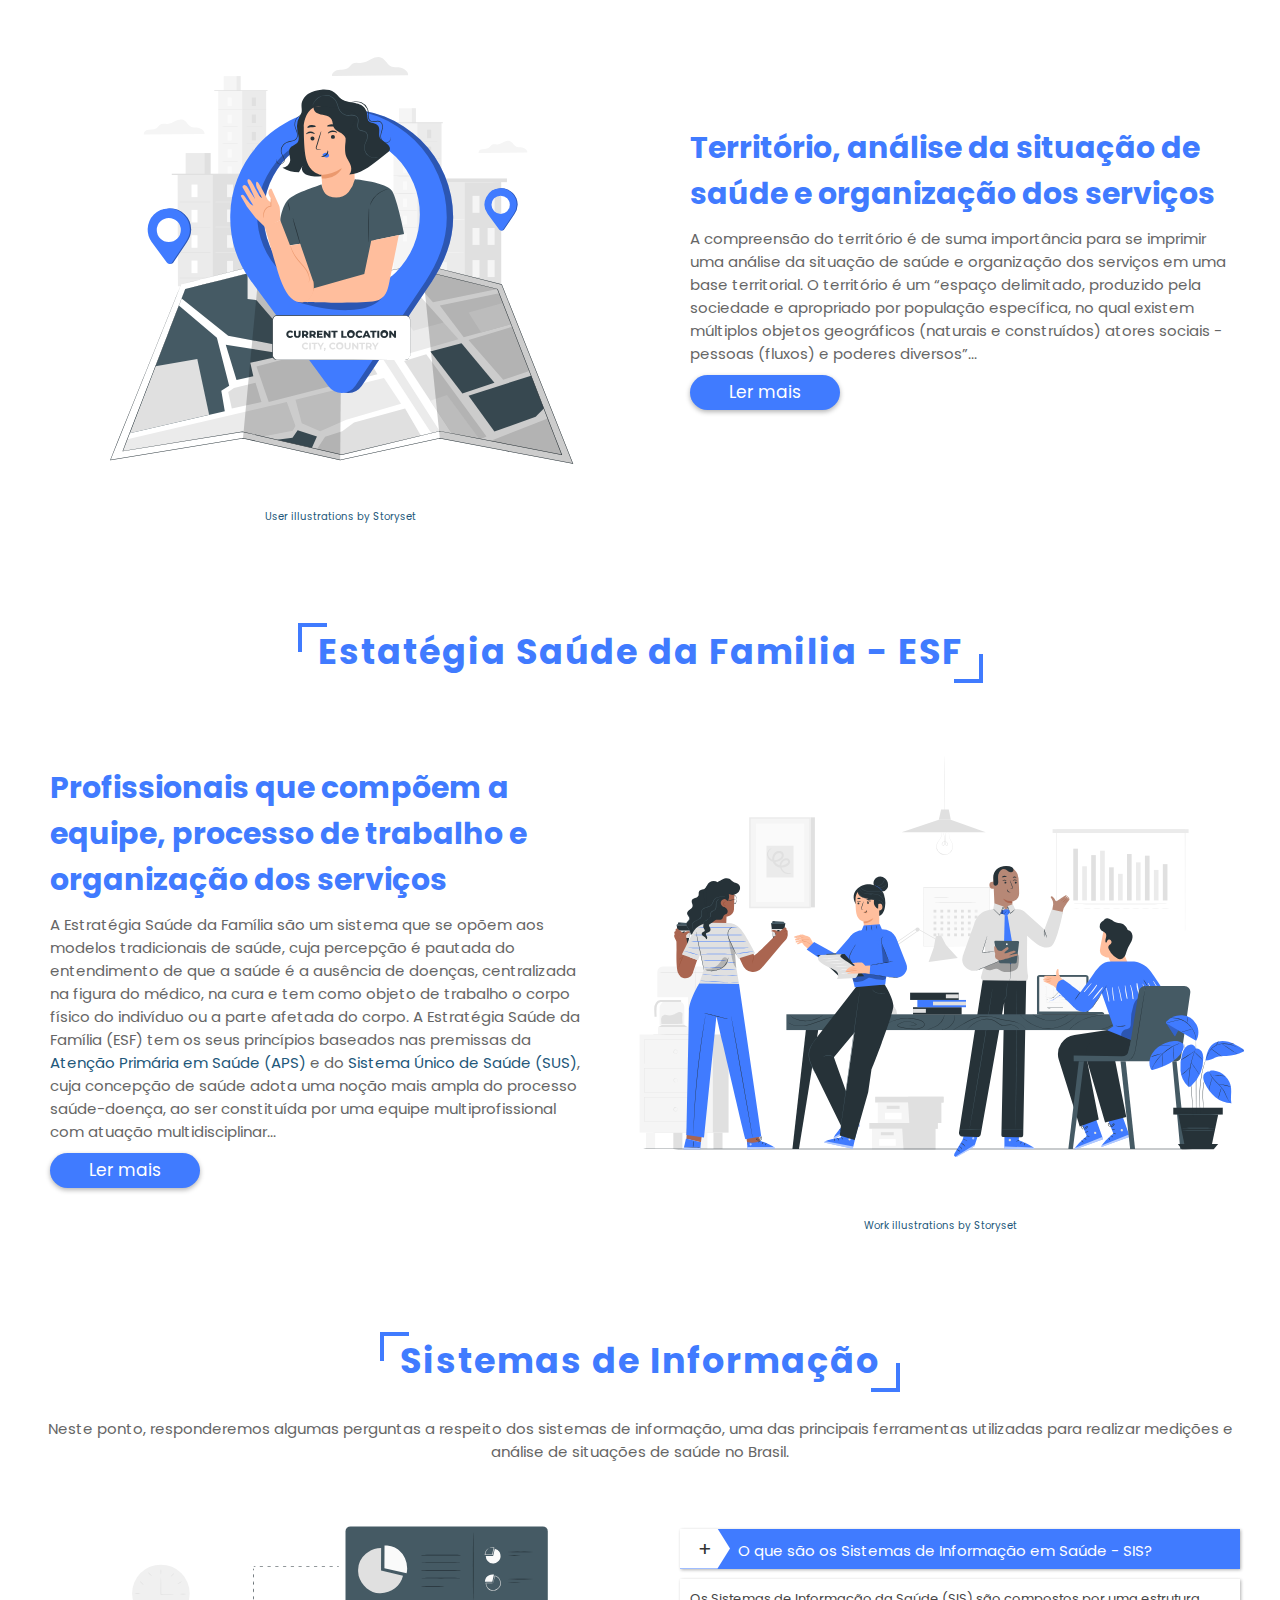
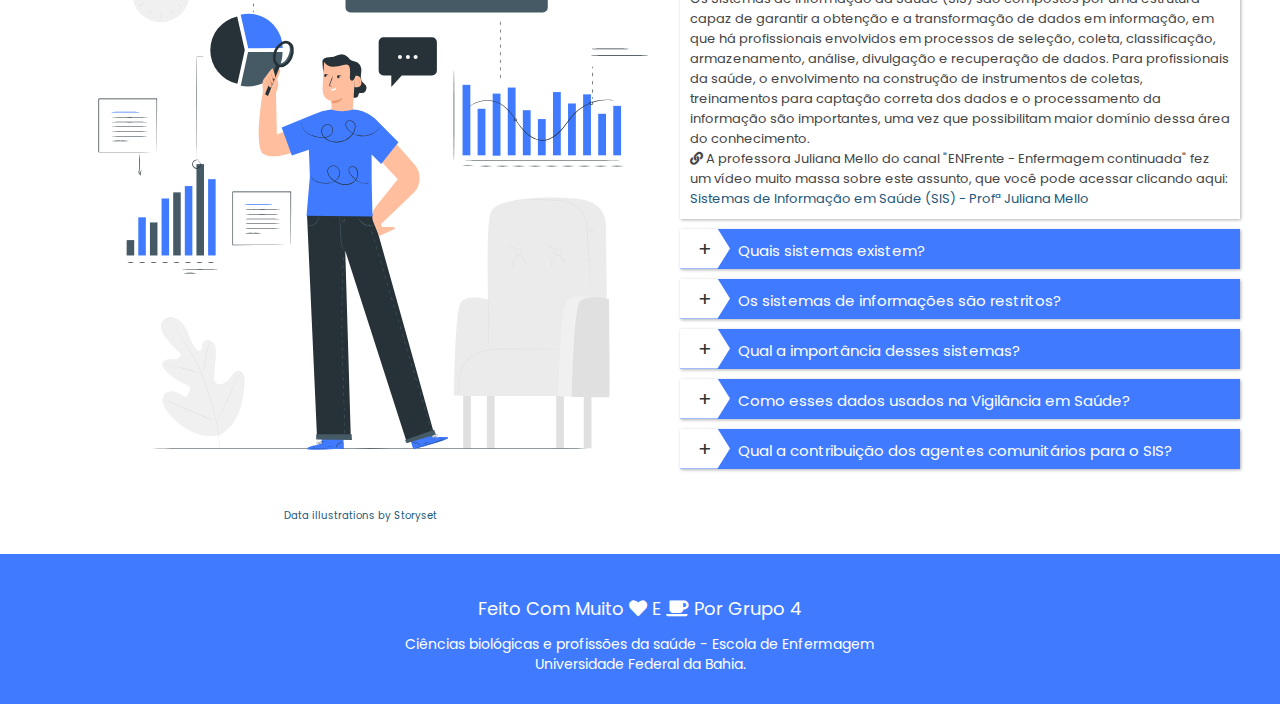
==== commit 39c9159a: "Update index.html" ====
--- a/index.html
+++ b/index.html
@@ -63,7 +63,7 @@
     <h3>Um pouco sobre a nossa equipe...</h3>
     <p>
       Somos um grupo de estudantes do curso de Enfermagem da Universidade Federal da Bahia (UFBA) e este projeto "Vigilância em Saúde" foi desenvolvido como recurso avaliativo do componente curricular ENFA84 -"Vigilância em Saúde". Nosso intuito com este site é democratizar os debates que desenvolvemos ao longo do semestre e levar informações de uma forma simples, dinâmica e principalmente acessível a todos os públicos. <br><br>
-      Participaram do desenvolvimento deste projeto os discentes: Gabriel Silva de Menezes, Kaic de Matos Reis, Mariana França Costa, Mariana Santana dos Santos, Samara Carneiro da Silva, Stefane Santos de Jesus, Vinicius Teles Reis Coelho e Werlys Abade de Oliveira — integrantes do grupo de prática Nº 4, sob supervisão da Professora-Doutora Melissa Almeida.
+      Participaram do desenvolvimento deste projeto os discentes: Gabriel Silva de Menezes, Kaic de Matos Reis, Mariana França Costa, Mariana Santana dos Santos, Samara Carneiro da Silva, Stefane Santos de Jesus Pitanga, Vinicius Teles Reis Coelho e Werlys Abade de Oliveira — integrantes do grupo de prática Nº 4, sob supervisão da Professora-Doutora Melissa Almeida.
 
     </p>
   </div>
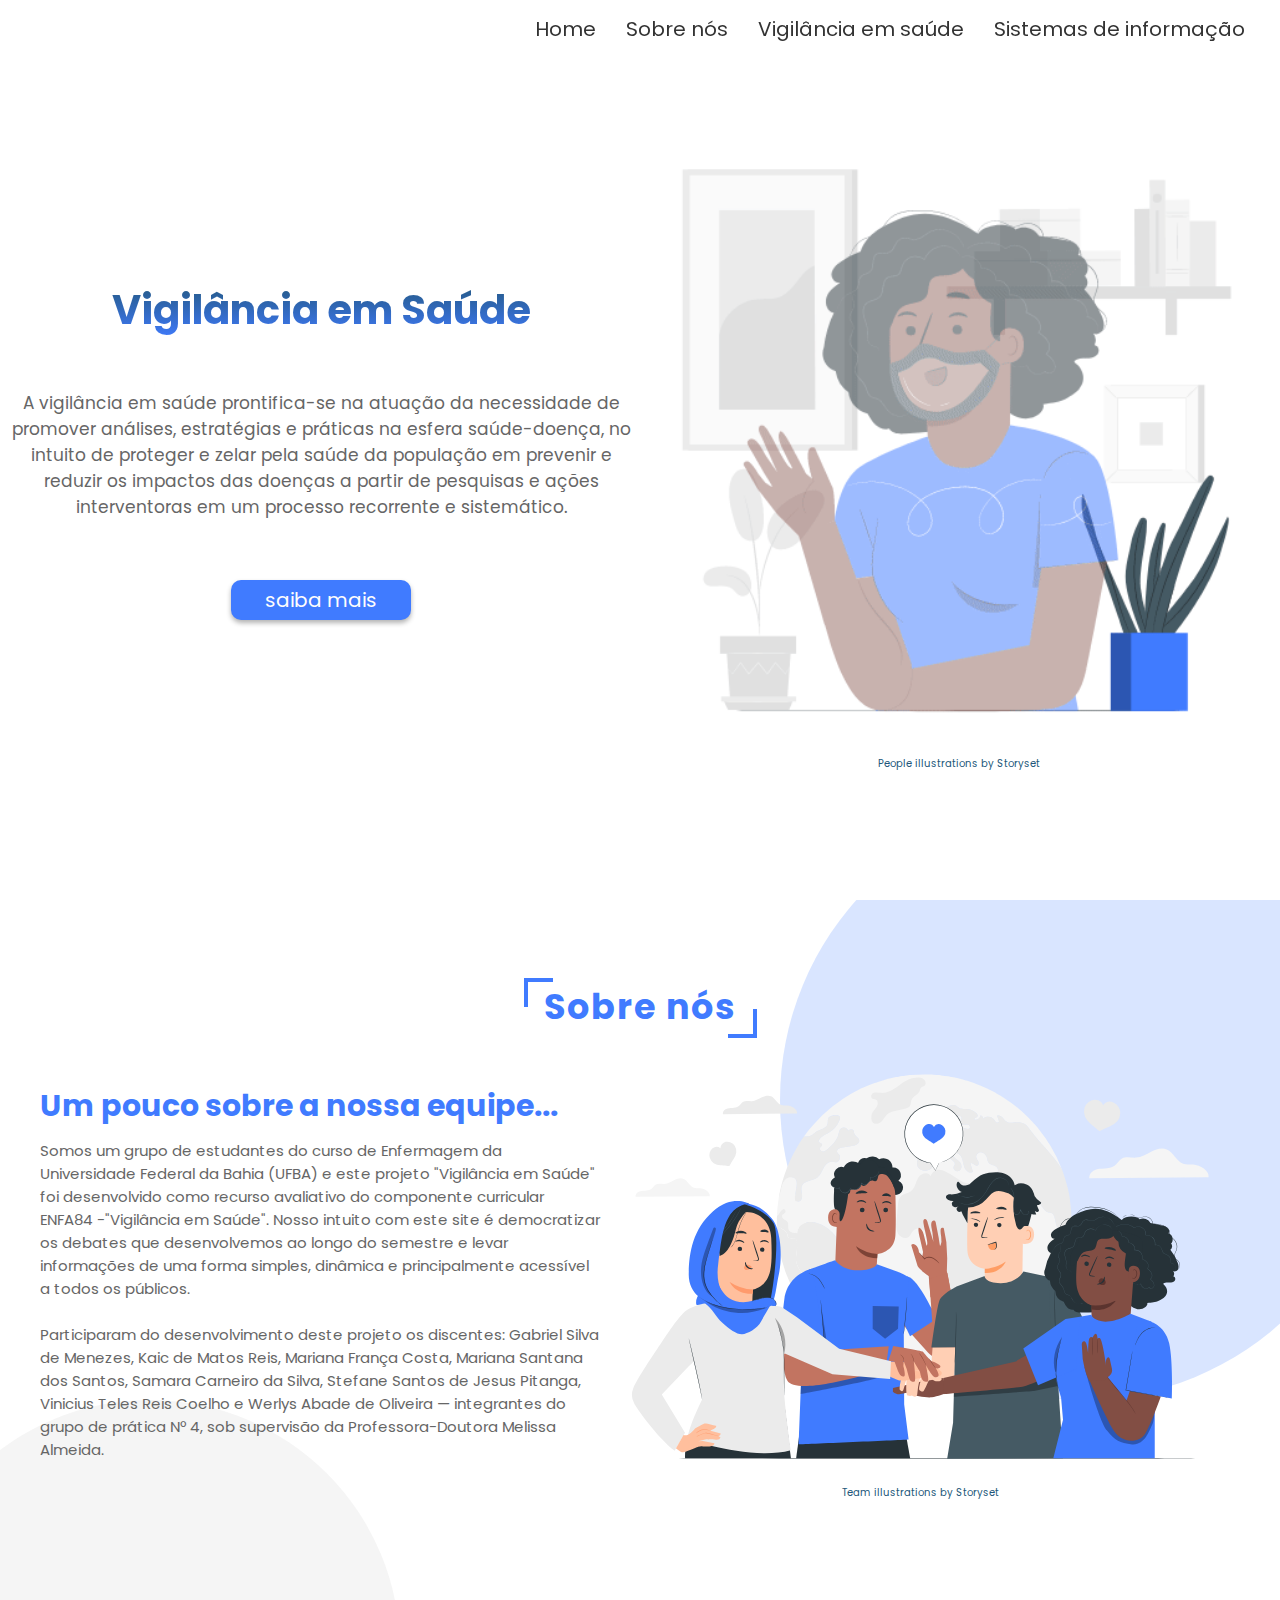
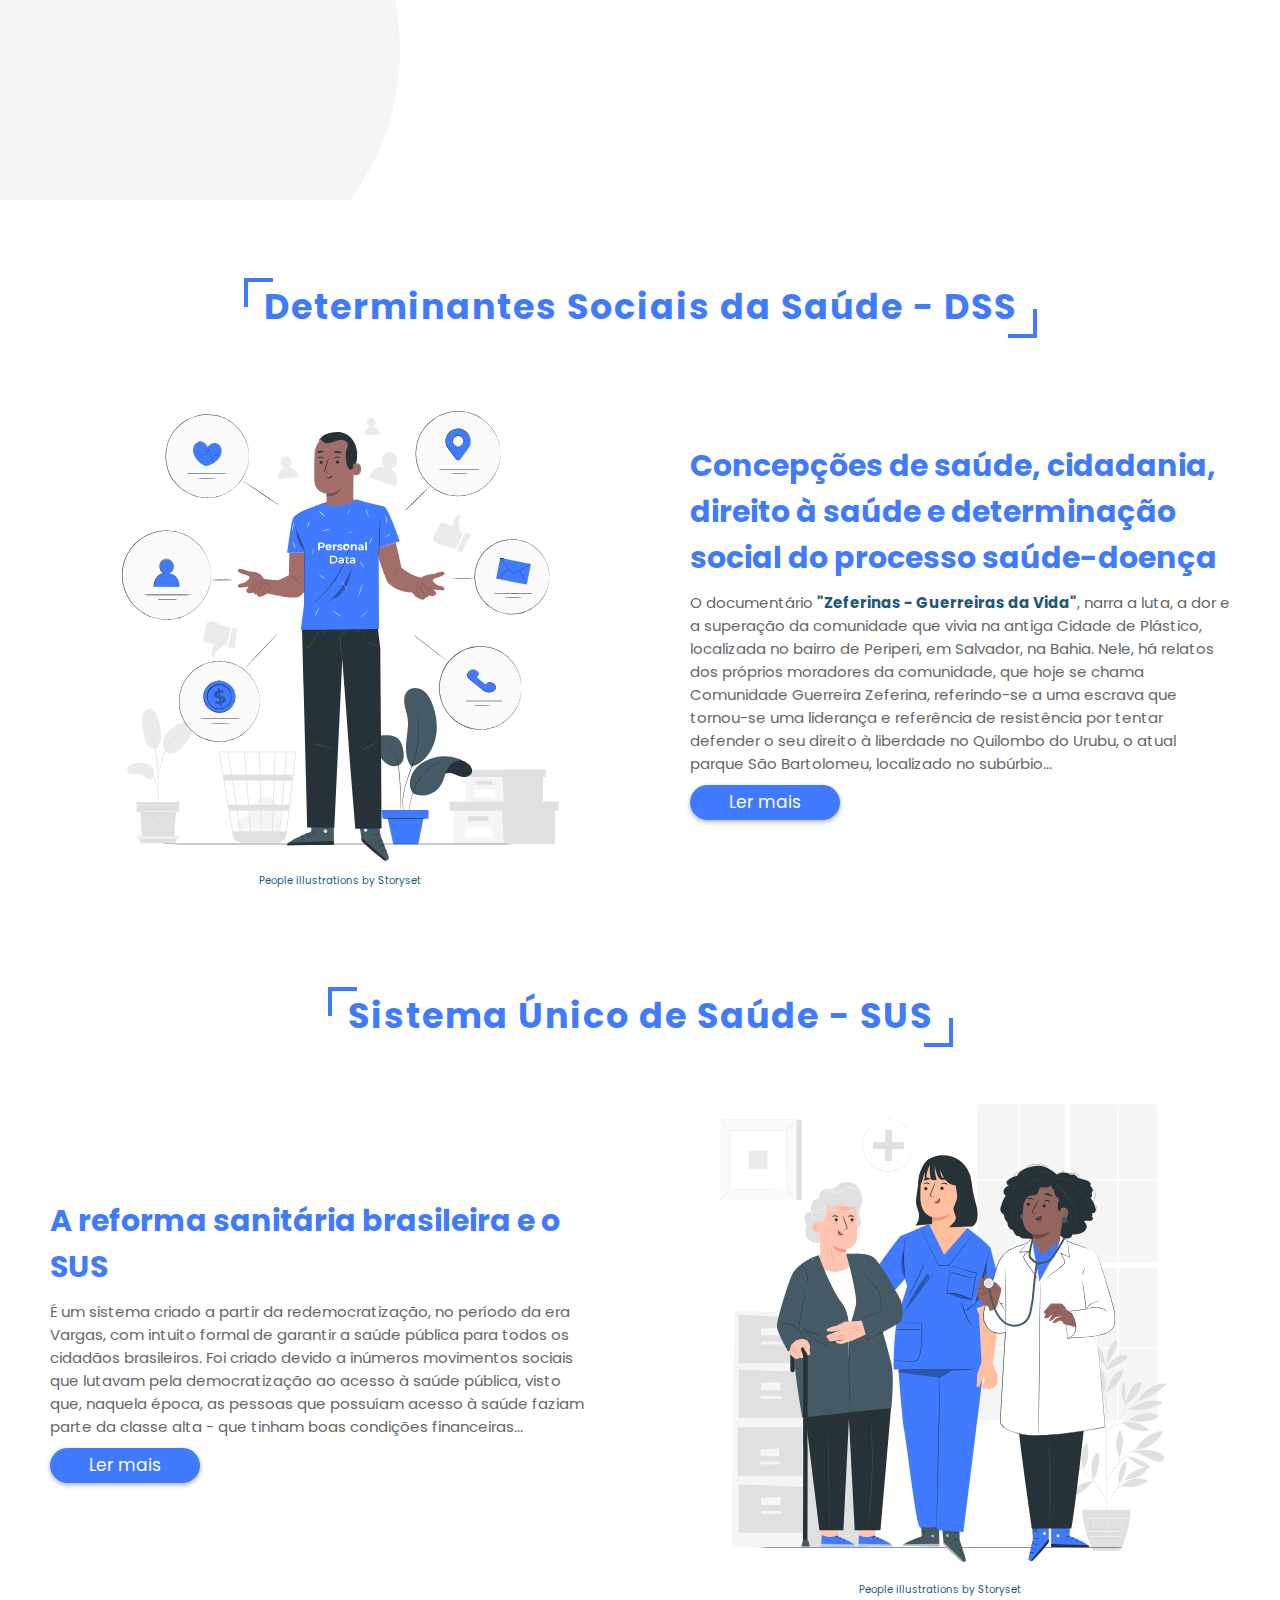
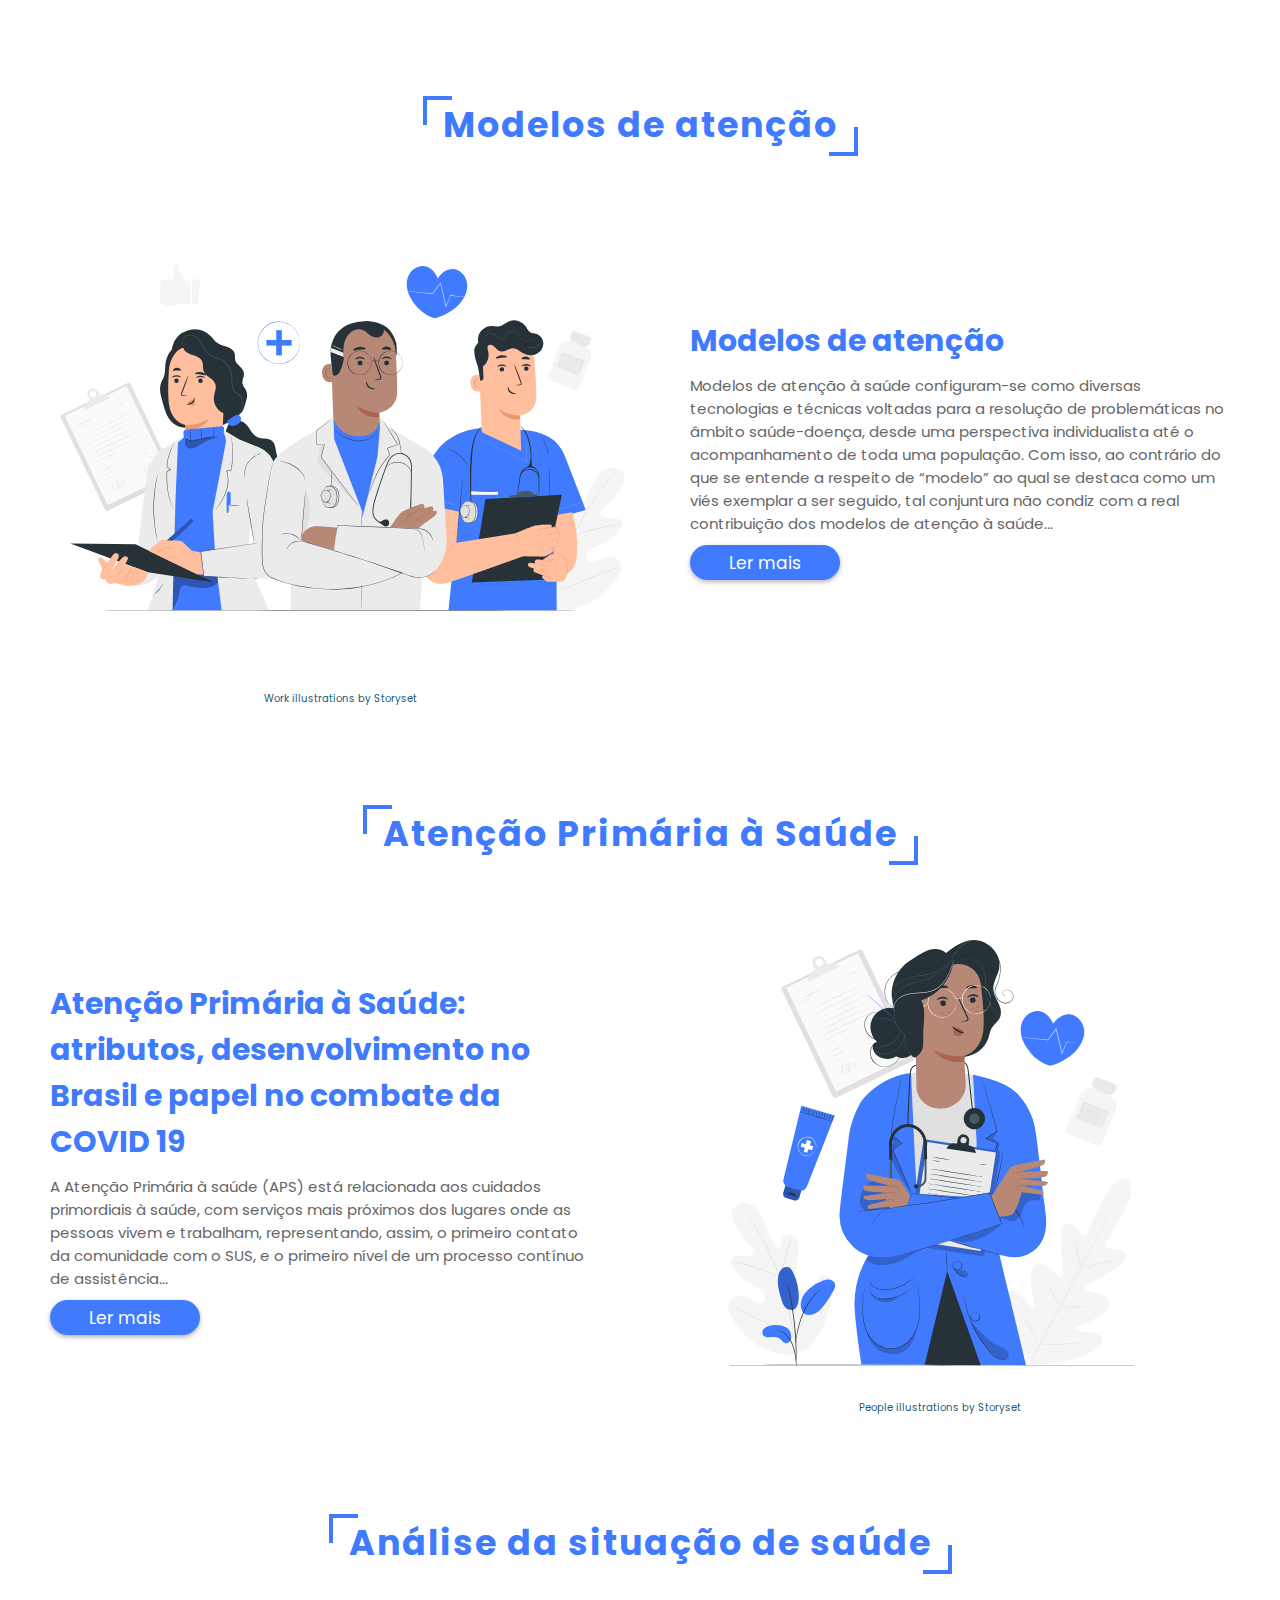
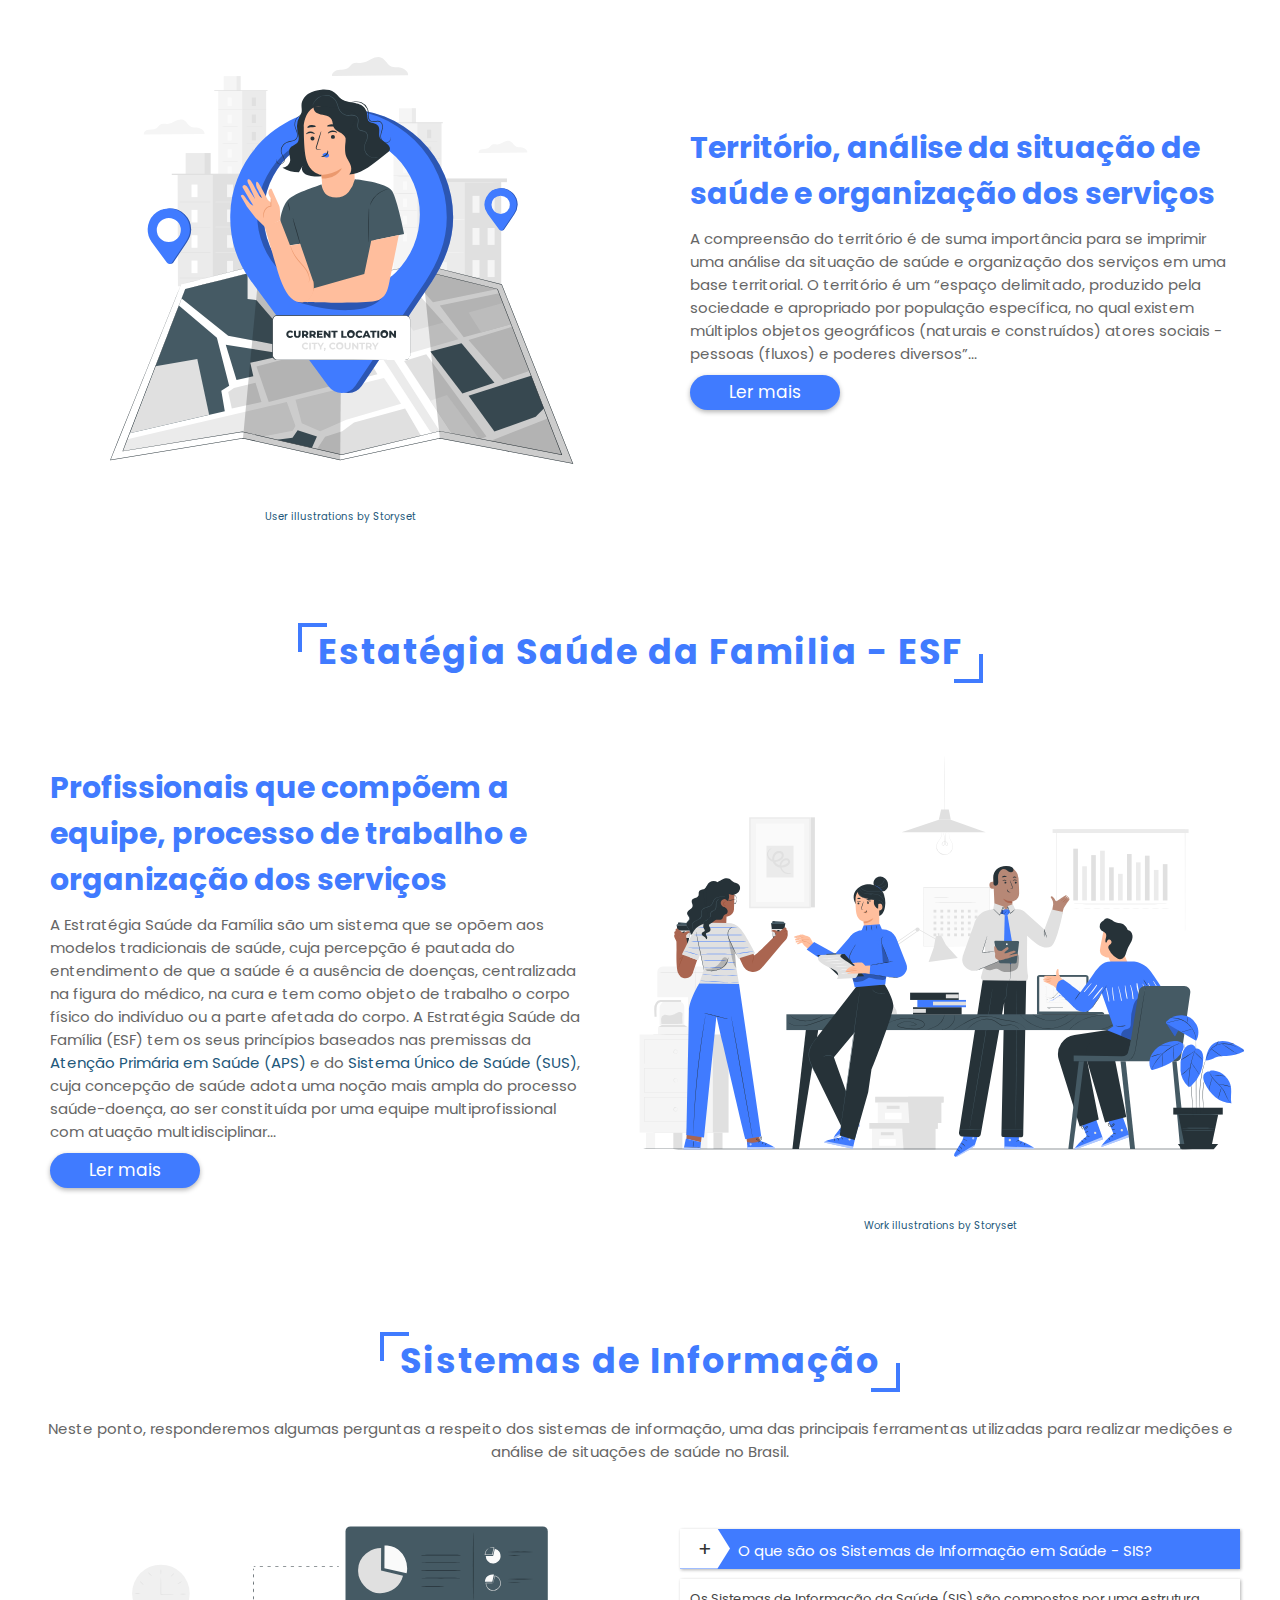
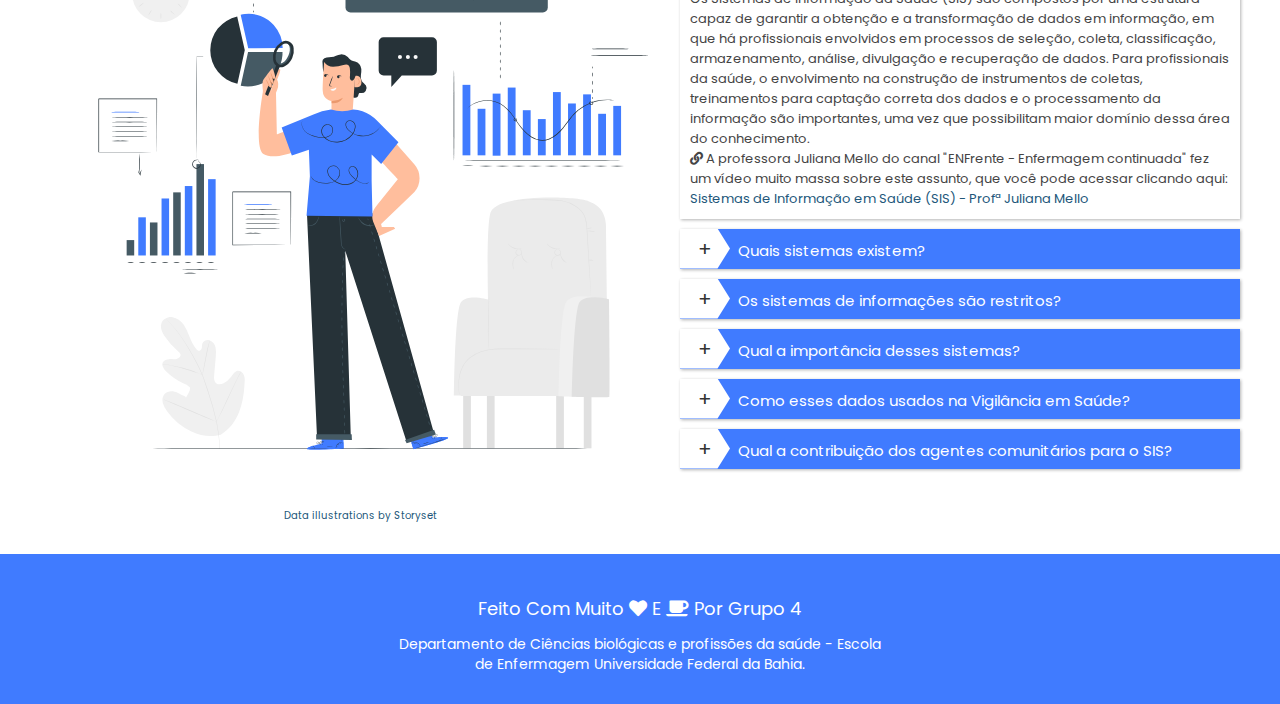
==== commit 5c8722c8: "Update index.html" ====
--- a/index.html
+++ b/index.html
@@ -282,7 +282,7 @@
 <footer>
   <div class="footer-content">
     <h3>Feito com muito <i class="fas fa-heart"></i> e <i class="fas fa-coffee"></i>  por grupo 4</h3>
-      <p> Ciências biológicas e profissões da saúde - Escola de Enfermagem  Universidade Federal da Bahia.
+      <p> Departamento de Ciências biológicas e profissões da saúde - Escola de Enfermagem  Universidade Federal da Bahia.
 
         <br> <br>
       </p>
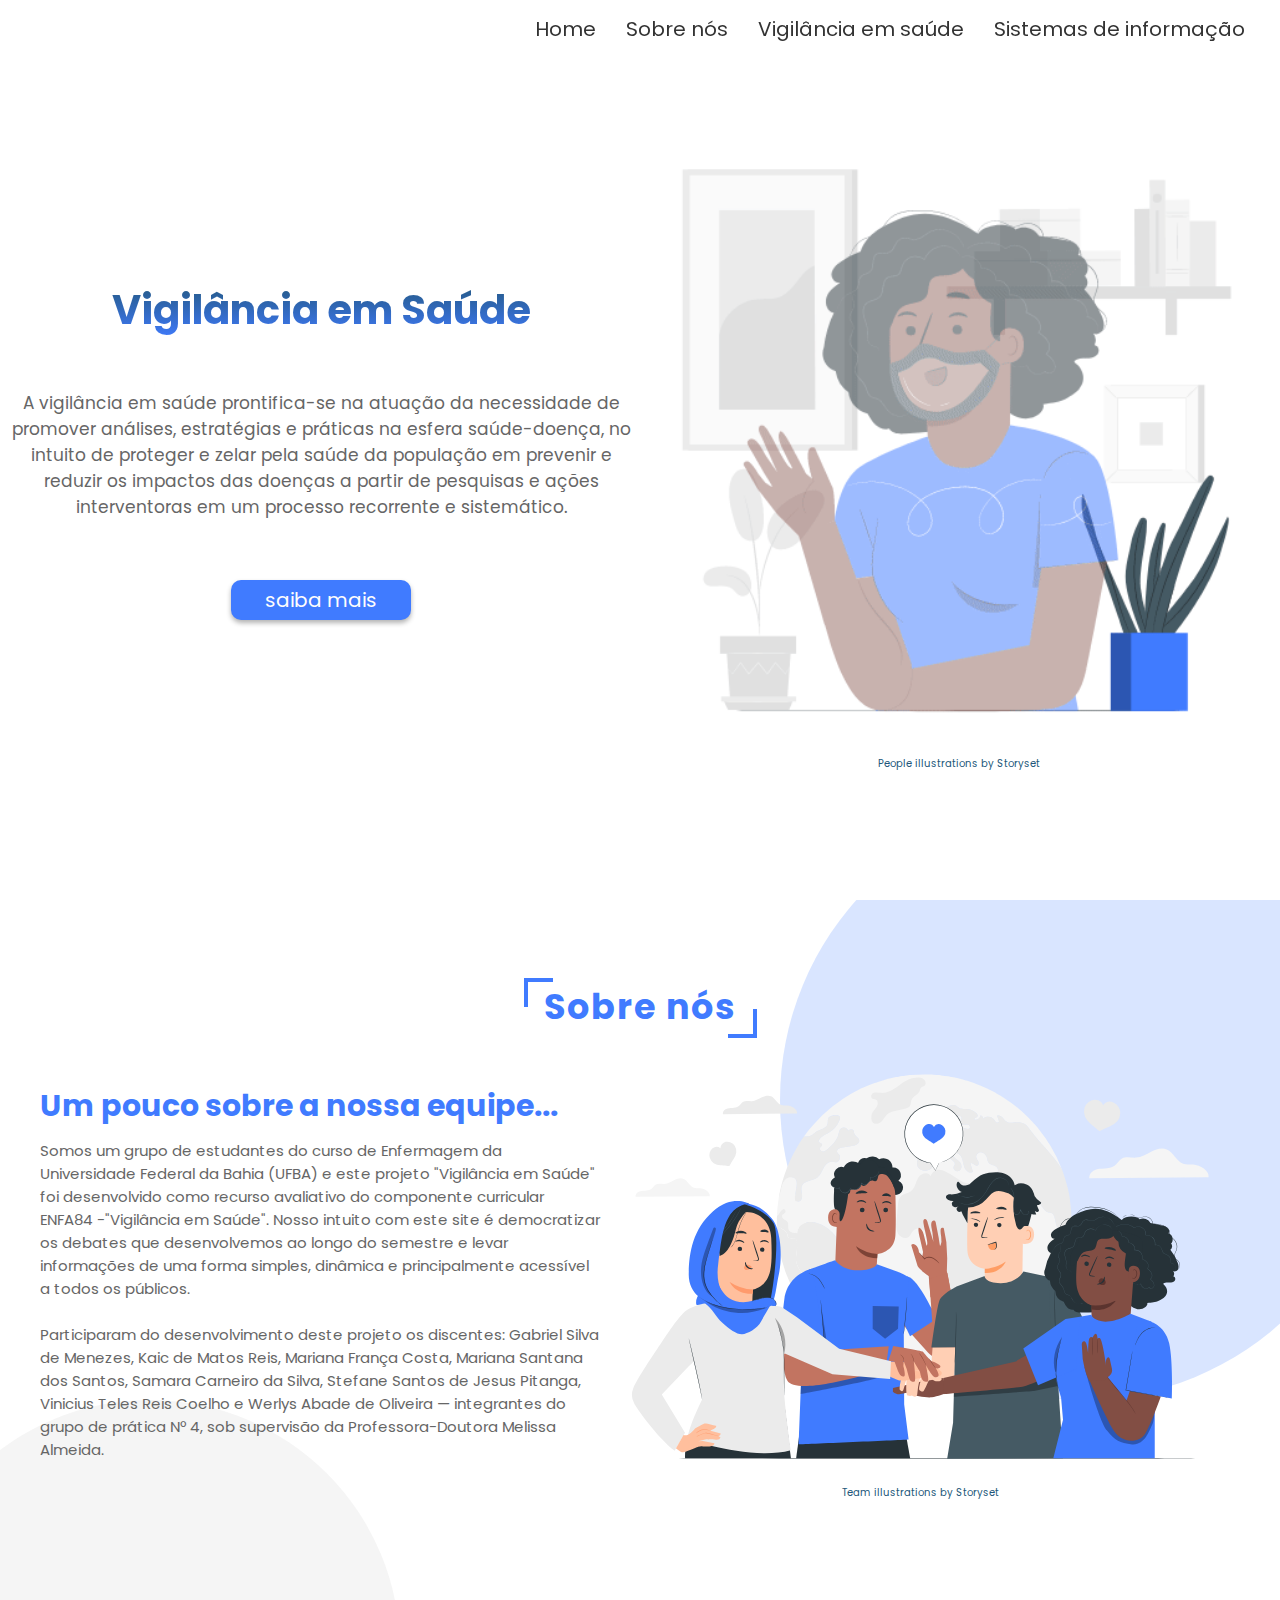
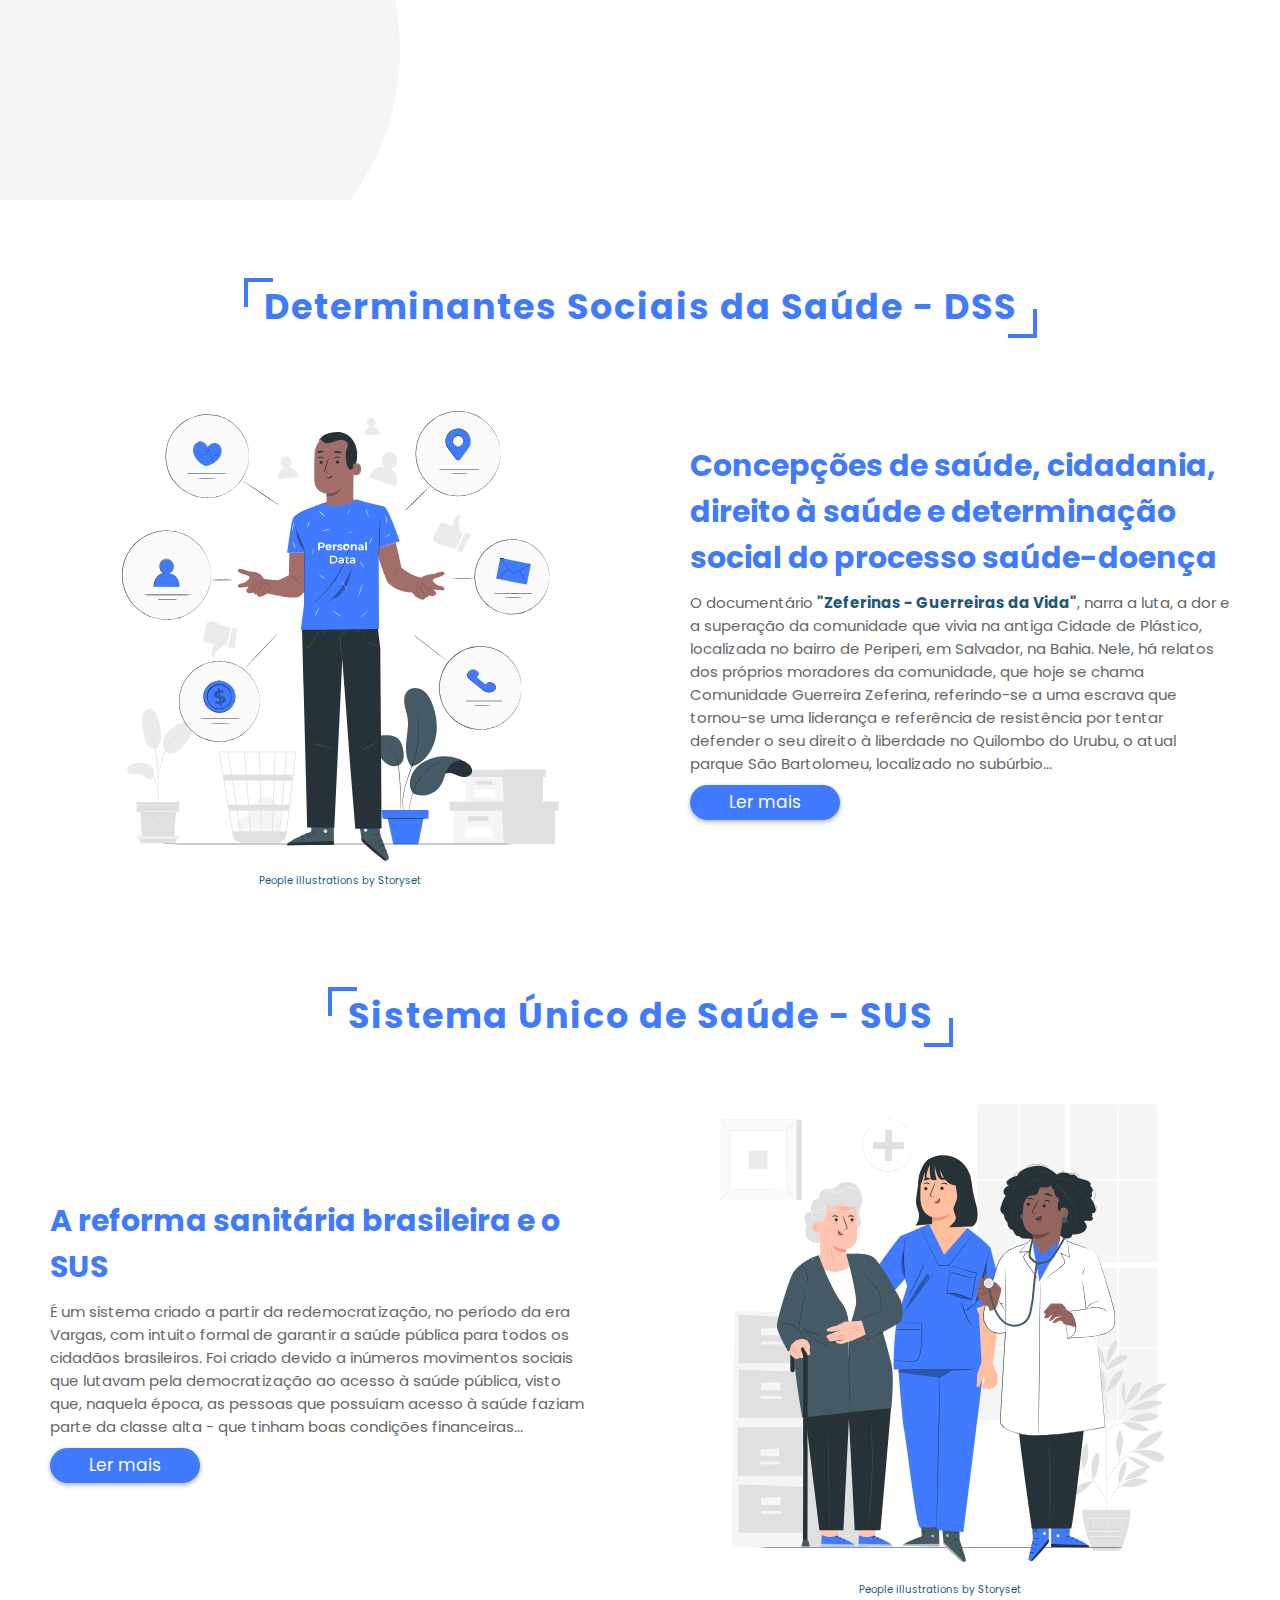
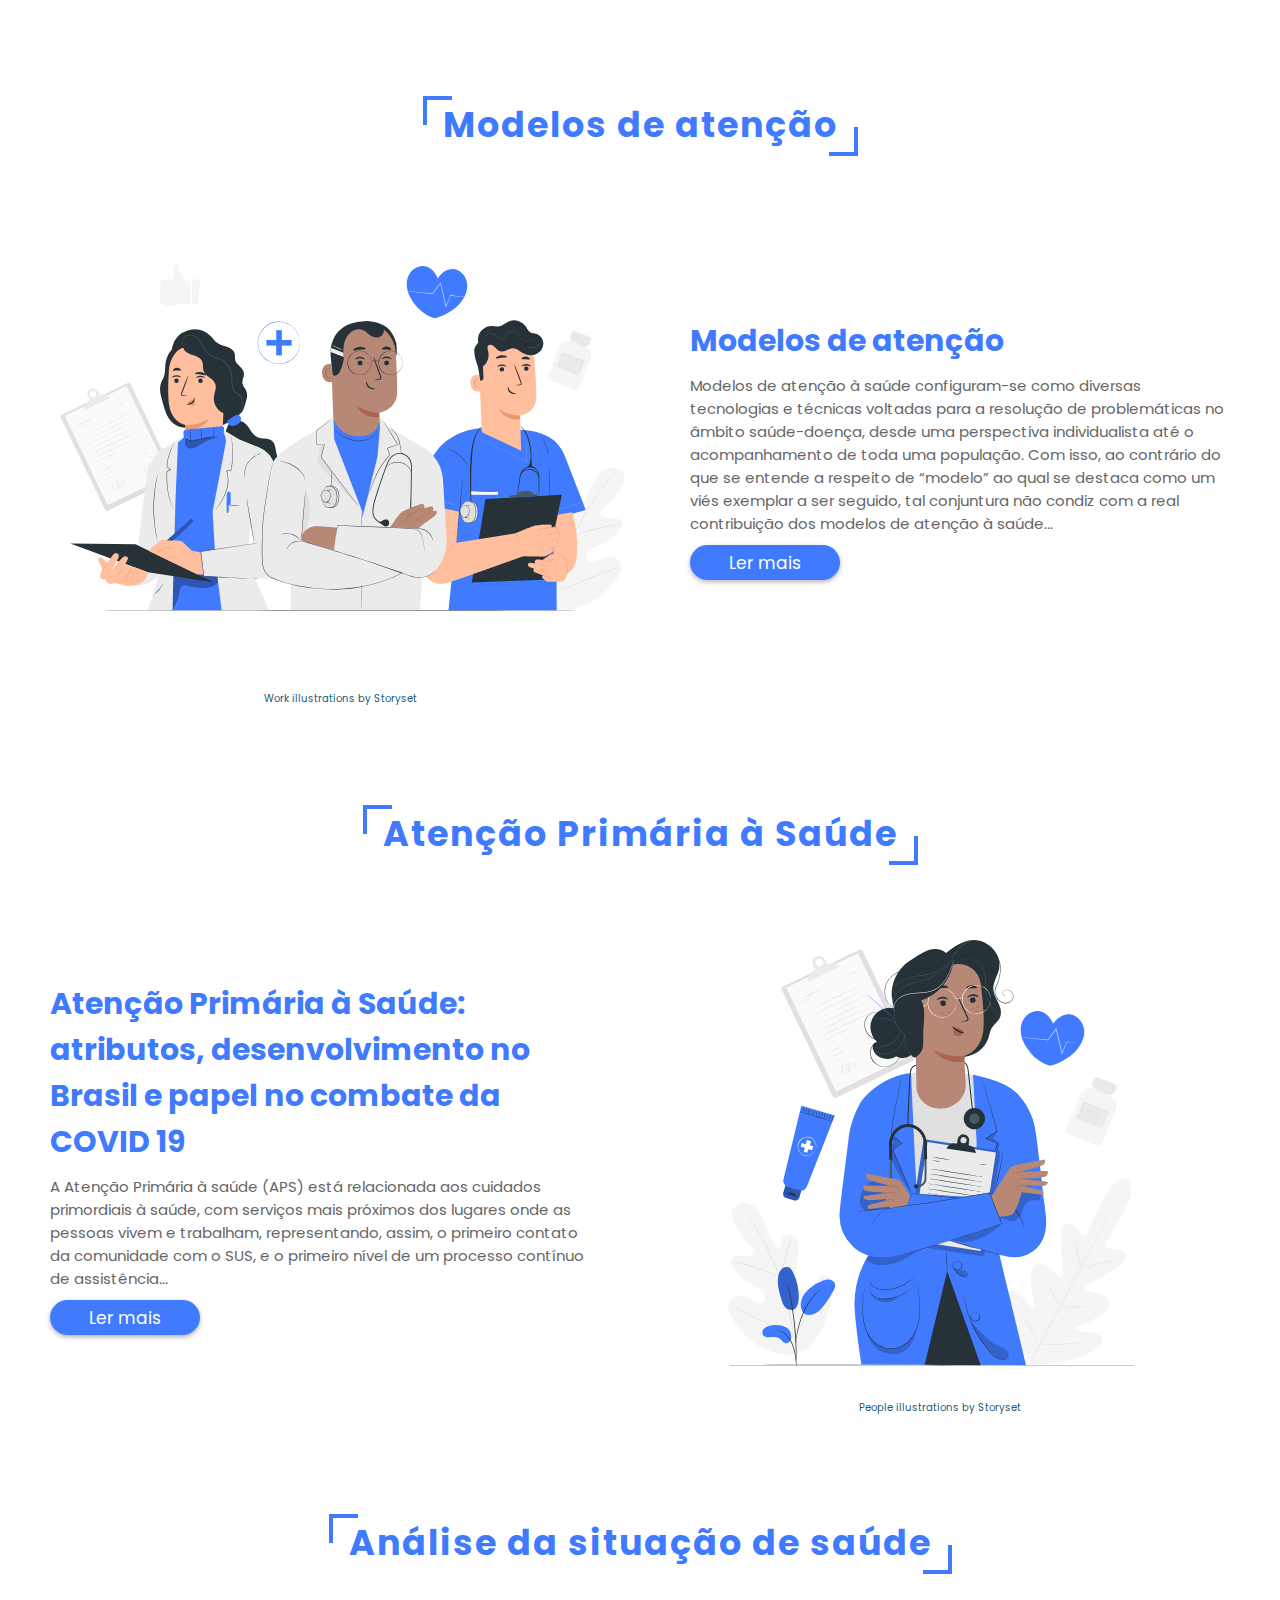
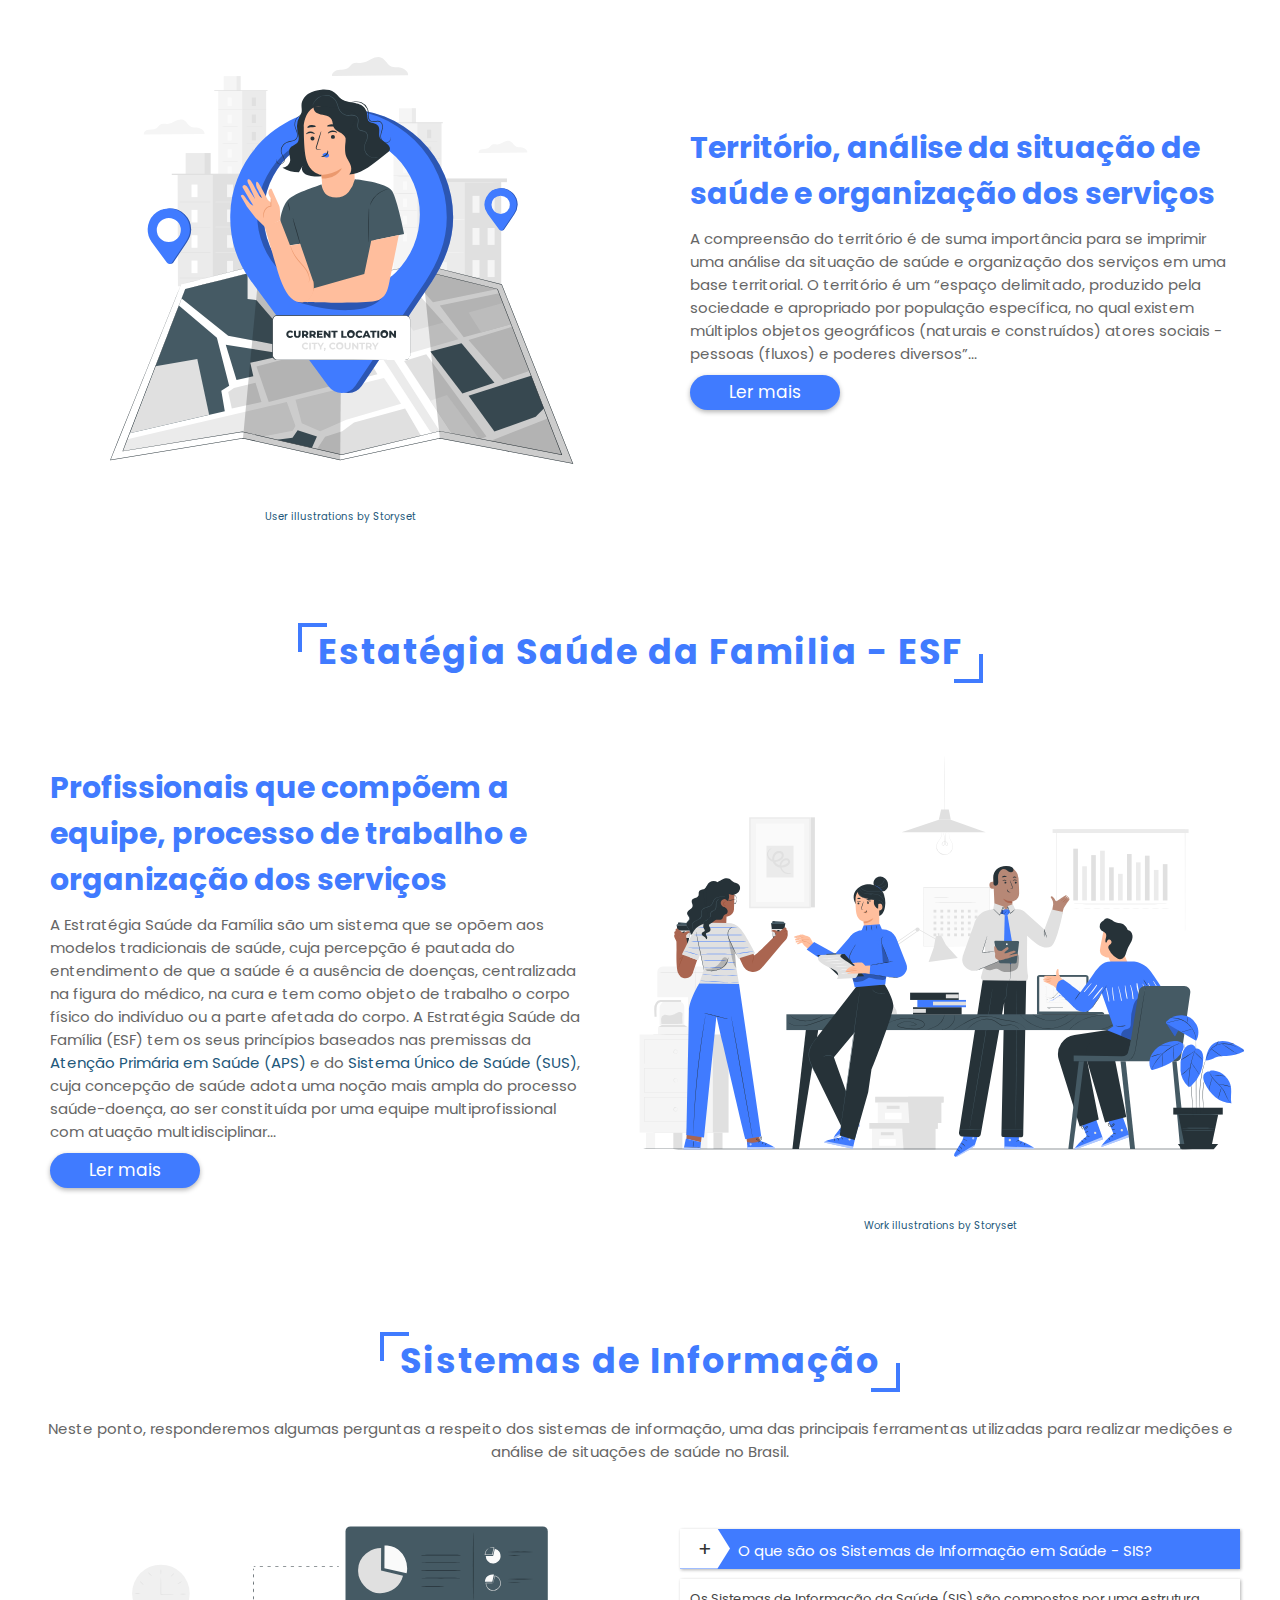
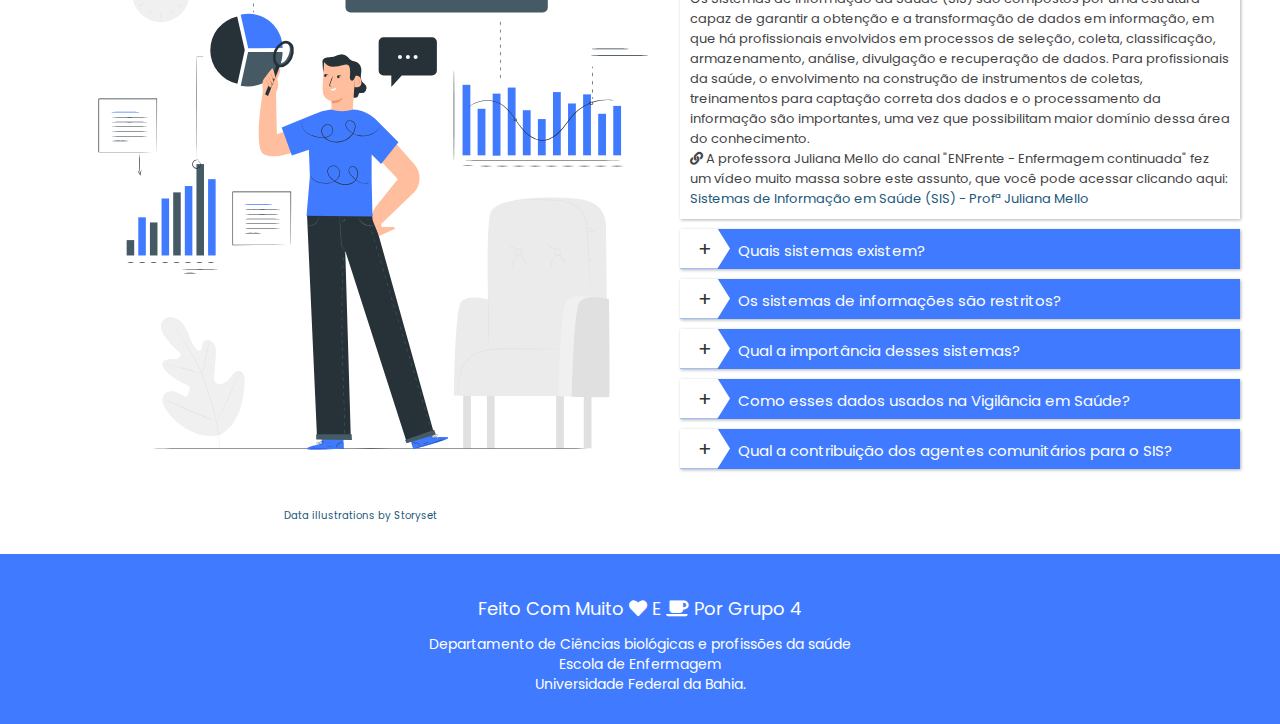
==== commit 424414bf: "Update index.html" ====
--- a/index.html
+++ b/index.html
@@ -282,7 +282,7 @@
 <footer>
   <div class="footer-content">
     <h3>Feito com muito <i class="fas fa-heart"></i> e <i class="fas fa-coffee"></i>  por grupo 4</h3>
-      <p> Departamento de Ciências biológicas e profissões da saúde - Escola de Enfermagem  Universidade Federal da Bahia.
+      <p> Departamento de Ciências biológicas e profissões da saúde <br> Escola de Enfermagem  <br> Universidade Federal da Bahia.
 
         <br> <br>
       </p>
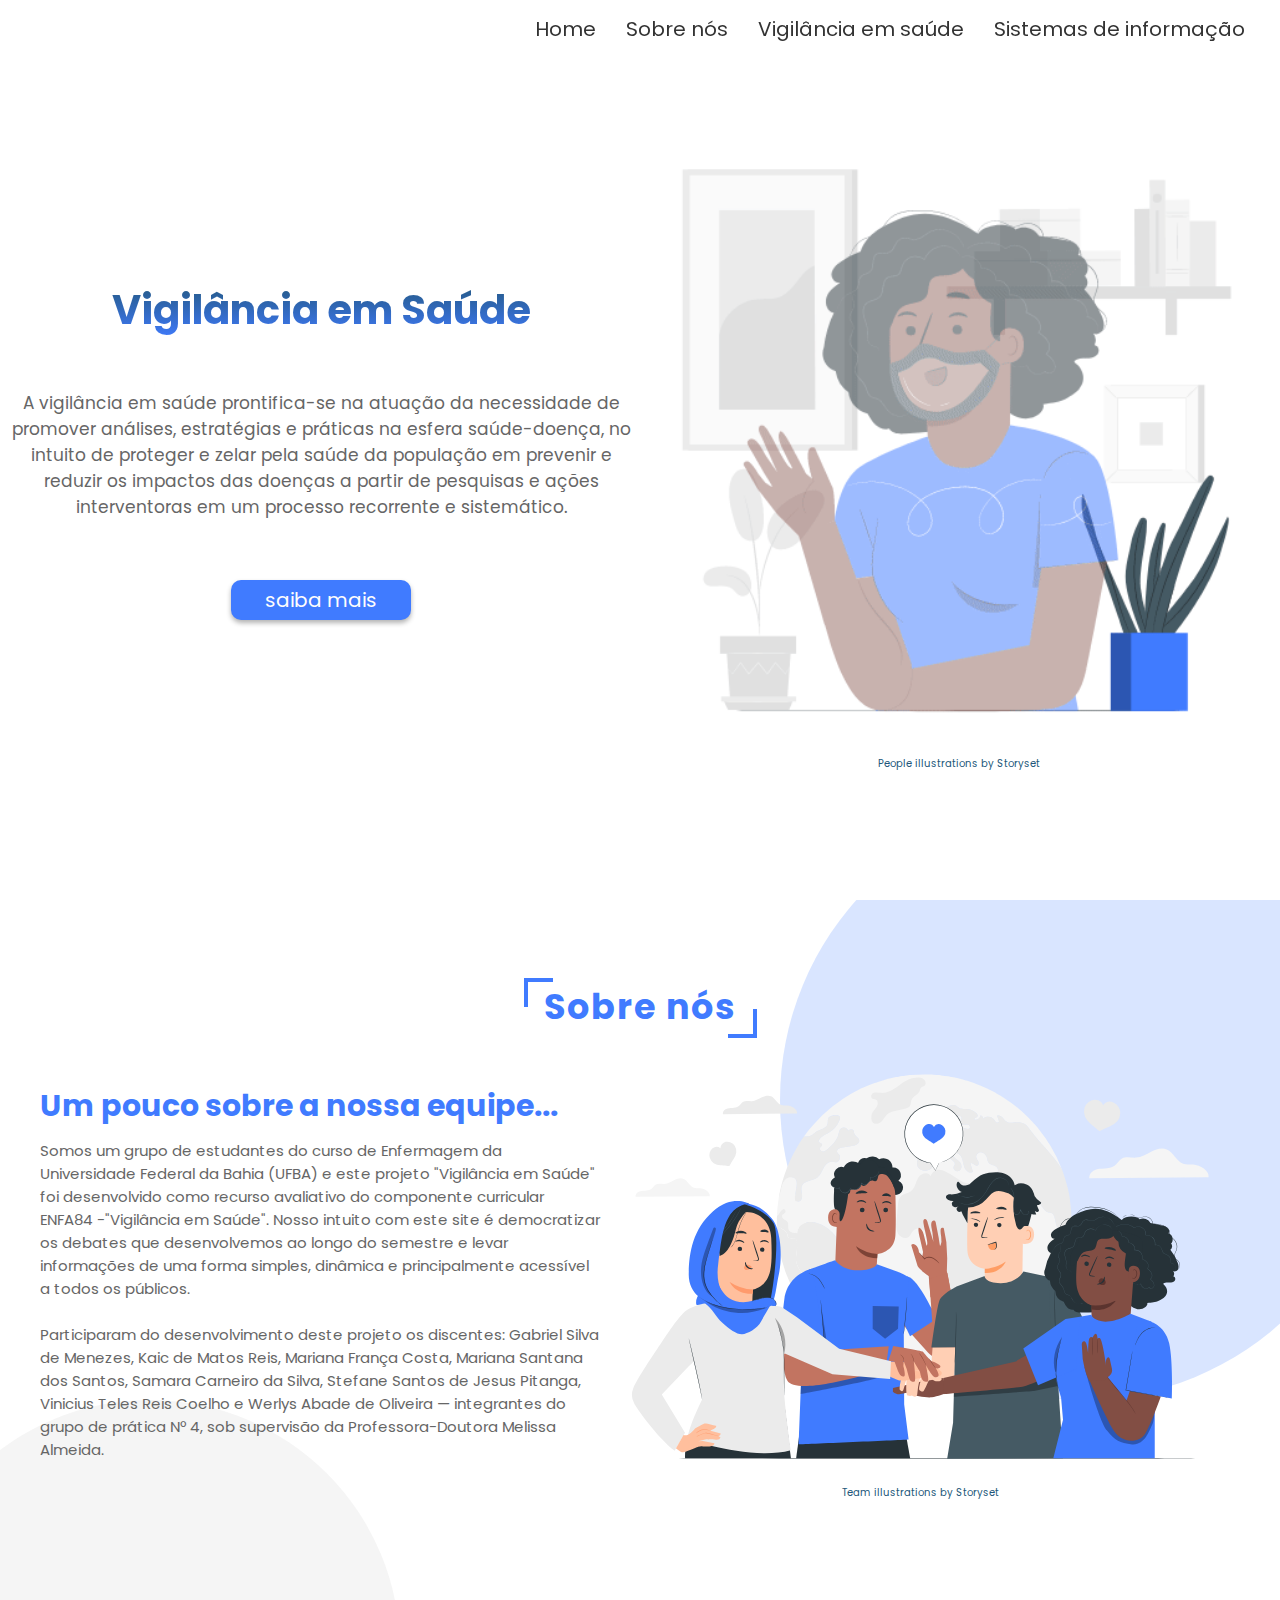
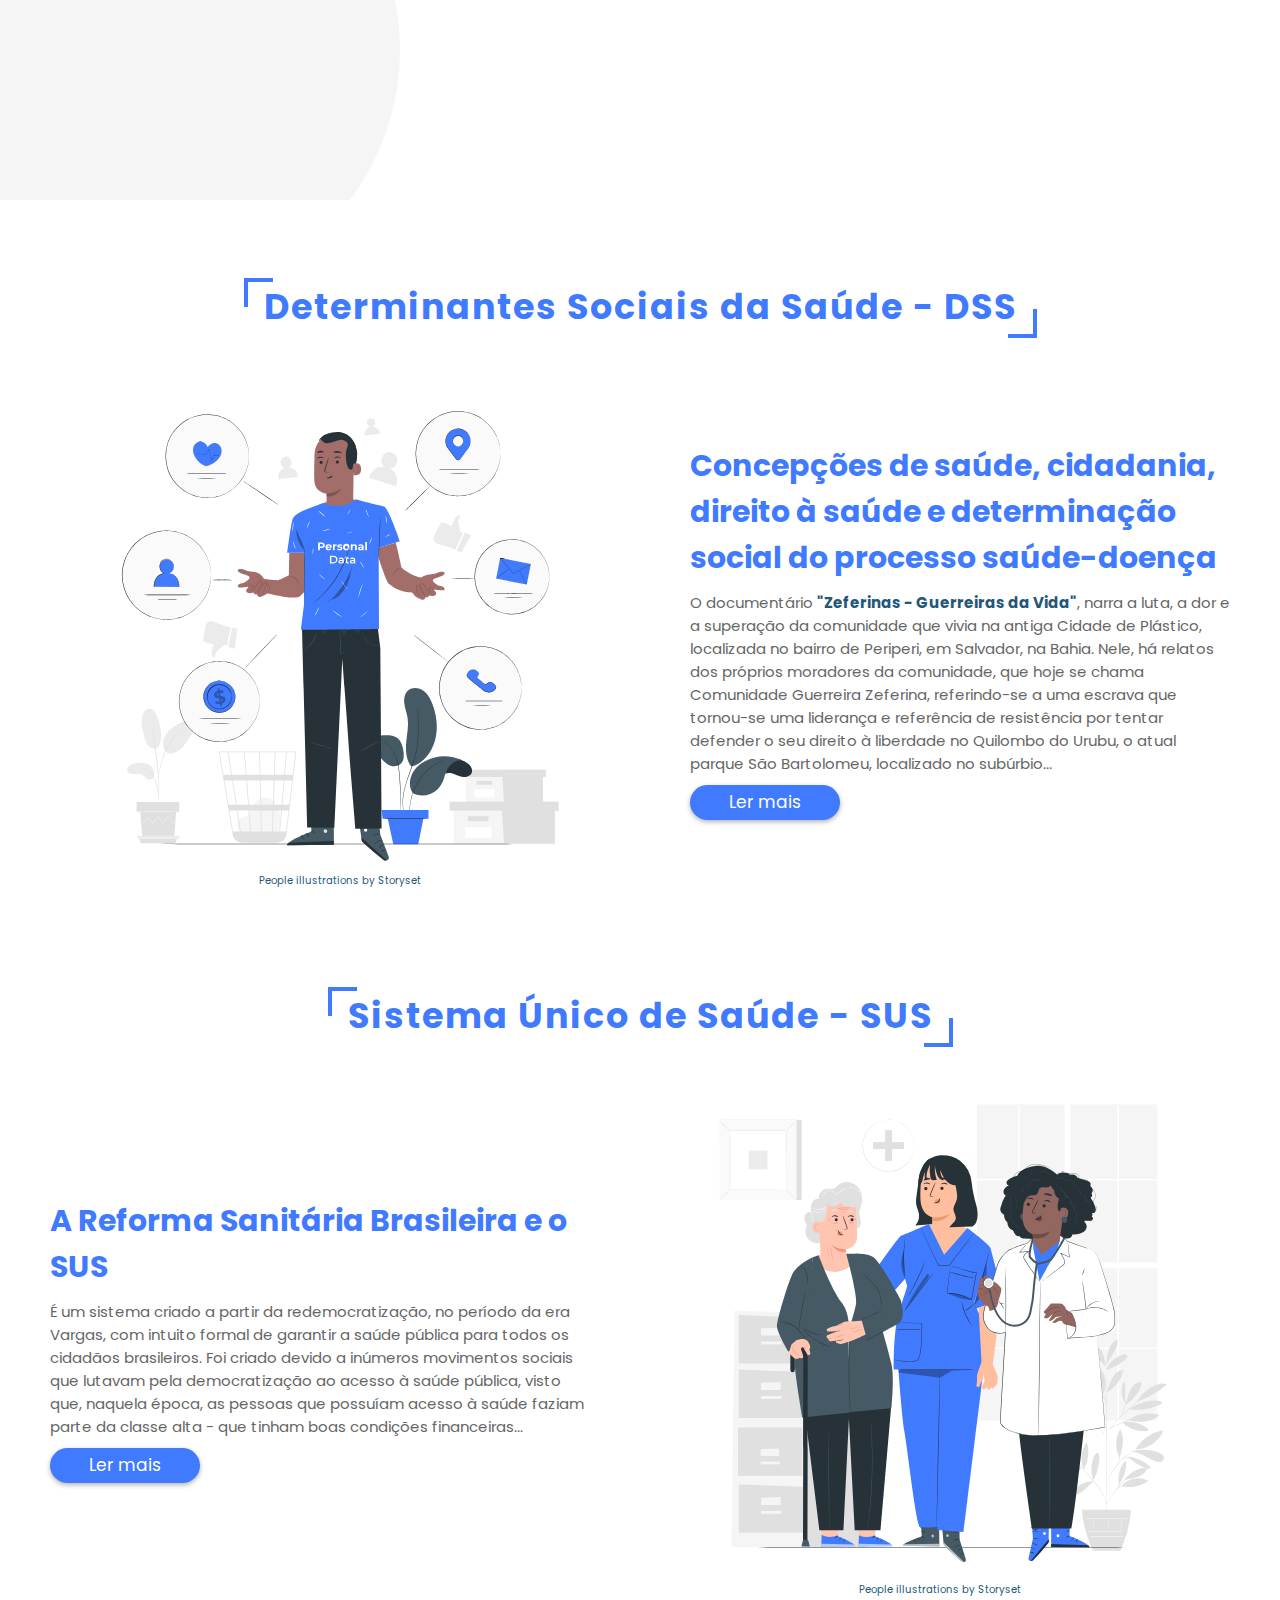
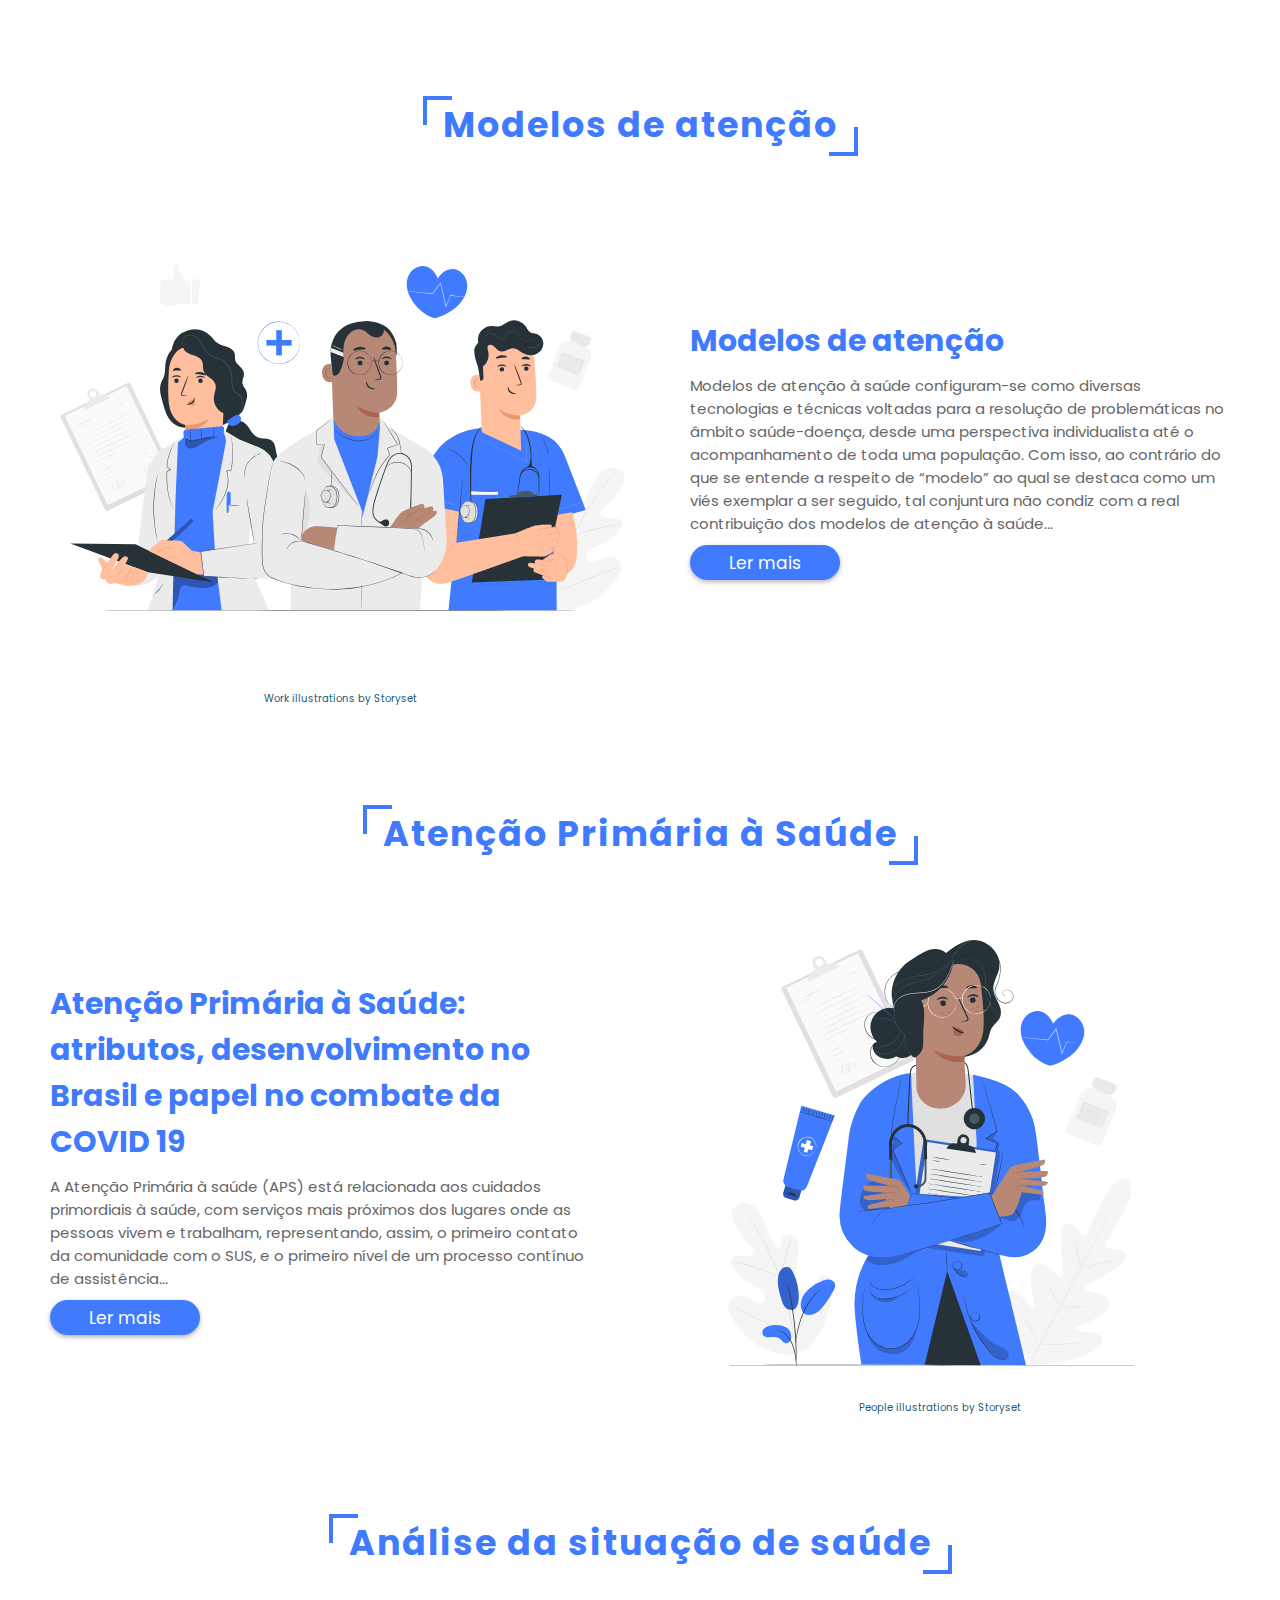
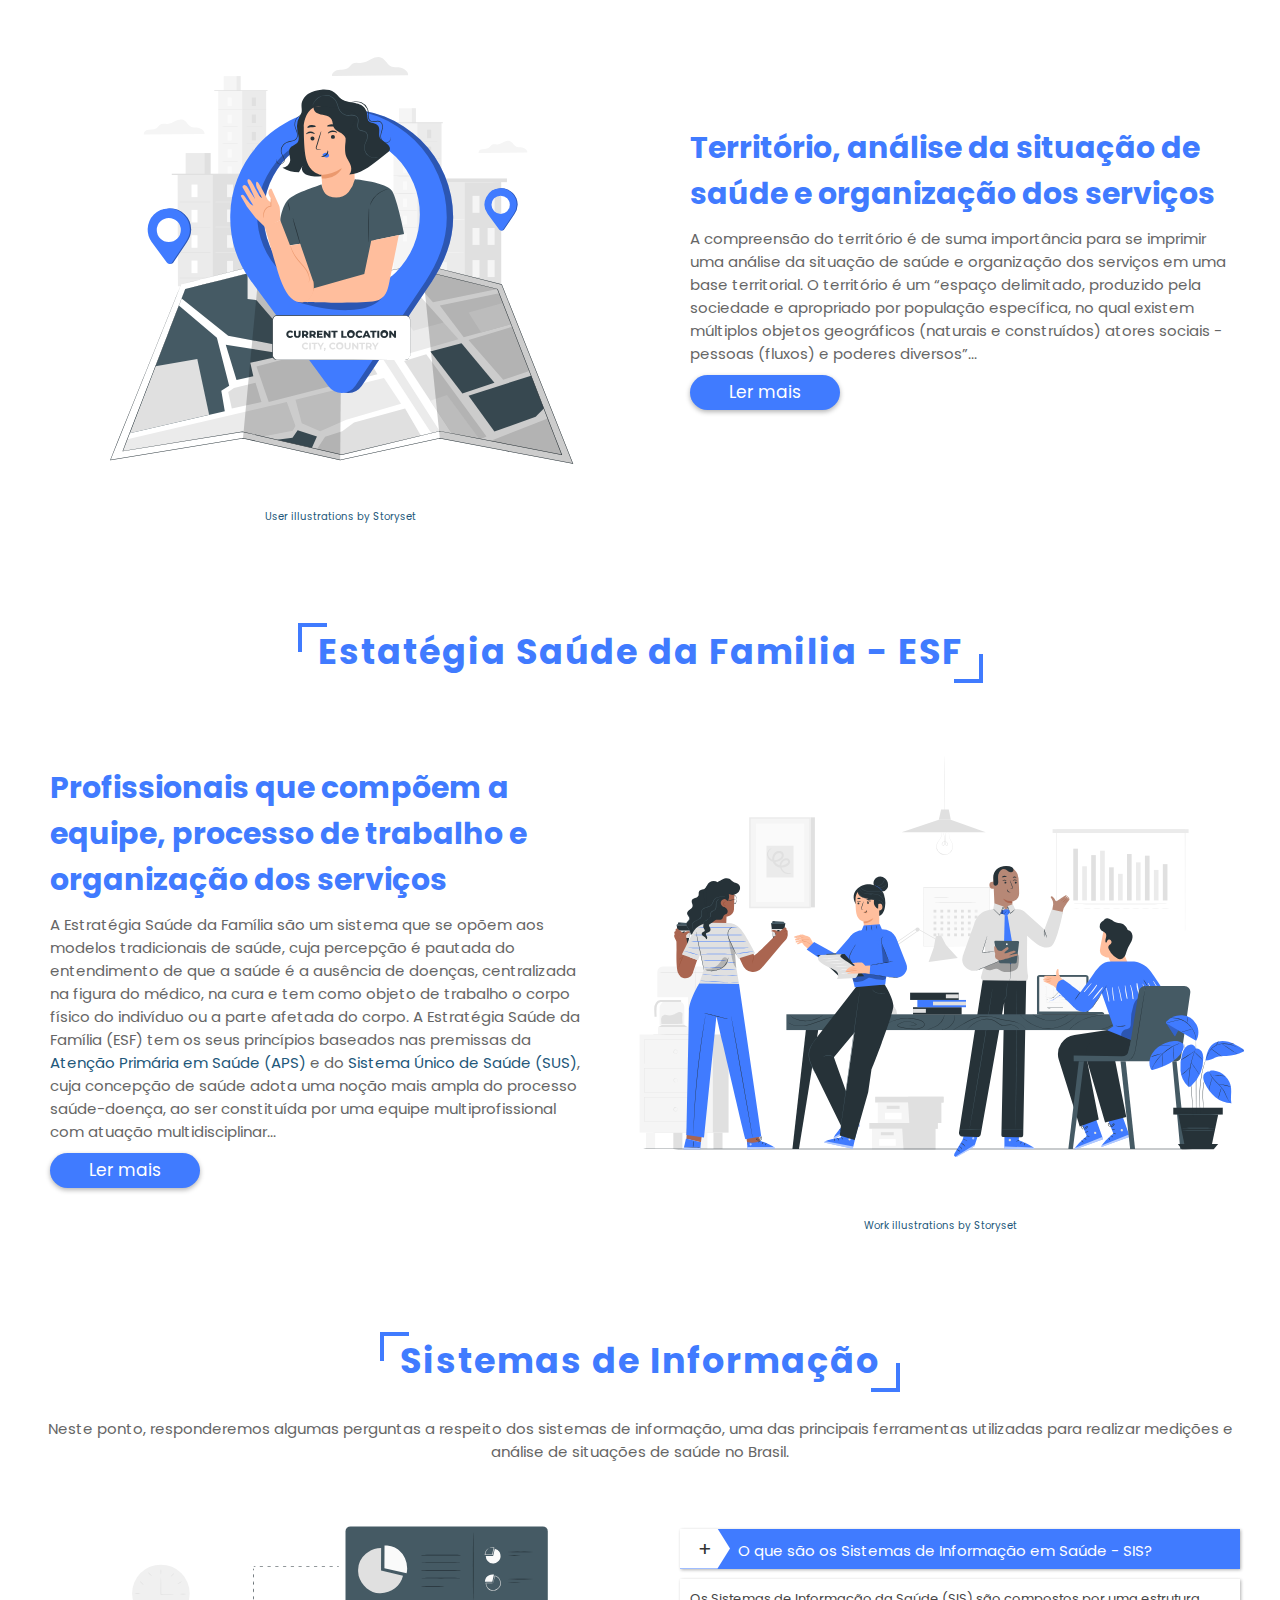
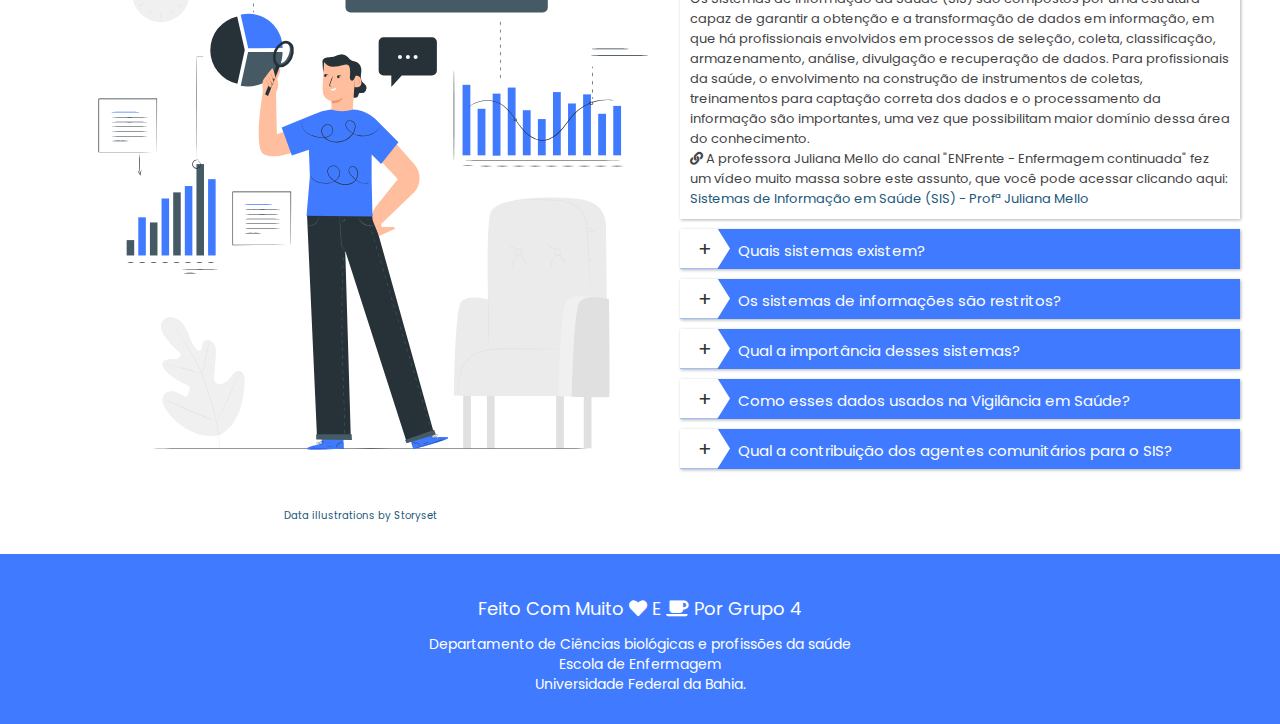
==== commit b02183d8: "Update index.html" ====
--- a/index.html
+++ b/index.html
@@ -102,7 +102,7 @@
 <div class="row">
 
   <div class="content">
-    <h3> A reforma sanitária brasileira e o SUS</h3>
+    <h3> A Reforma Sanitária Brasileira e o SUS</h3>
     <p>É um sistema criado a partir da redemocratização,  no período da era Vargas, com intuito formal  de garantir a saúde pública para todos os cidadãos brasileiros. Foi criado devido a inúmeros movimentos sociais que lutavam pela democratização ao acesso à saúde pública, visto que, naquela época, as pessoas que possuíam acesso à saúde faziam parte da classe alta - que tinham boas condições financeiras...</p>
     <a href="sus.html"><button class="btn">Ler mais</button></a>
   </div>
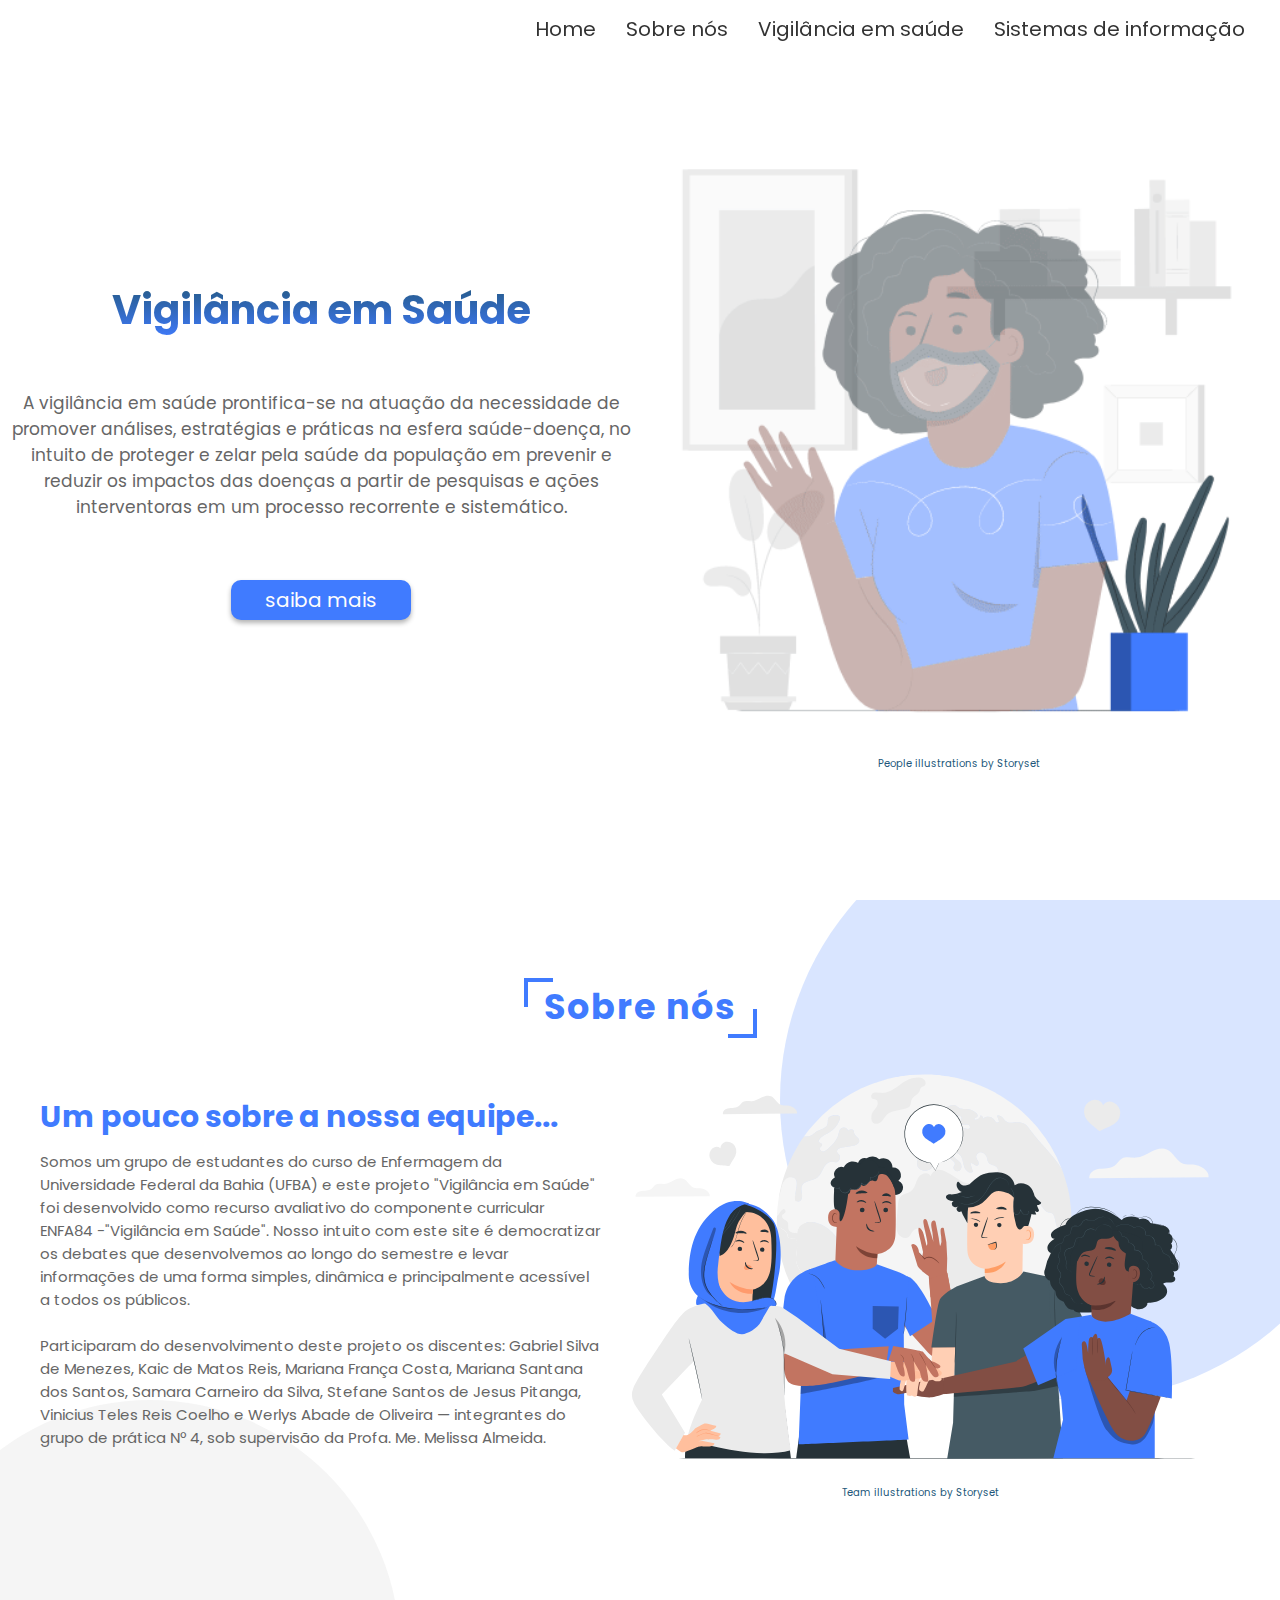
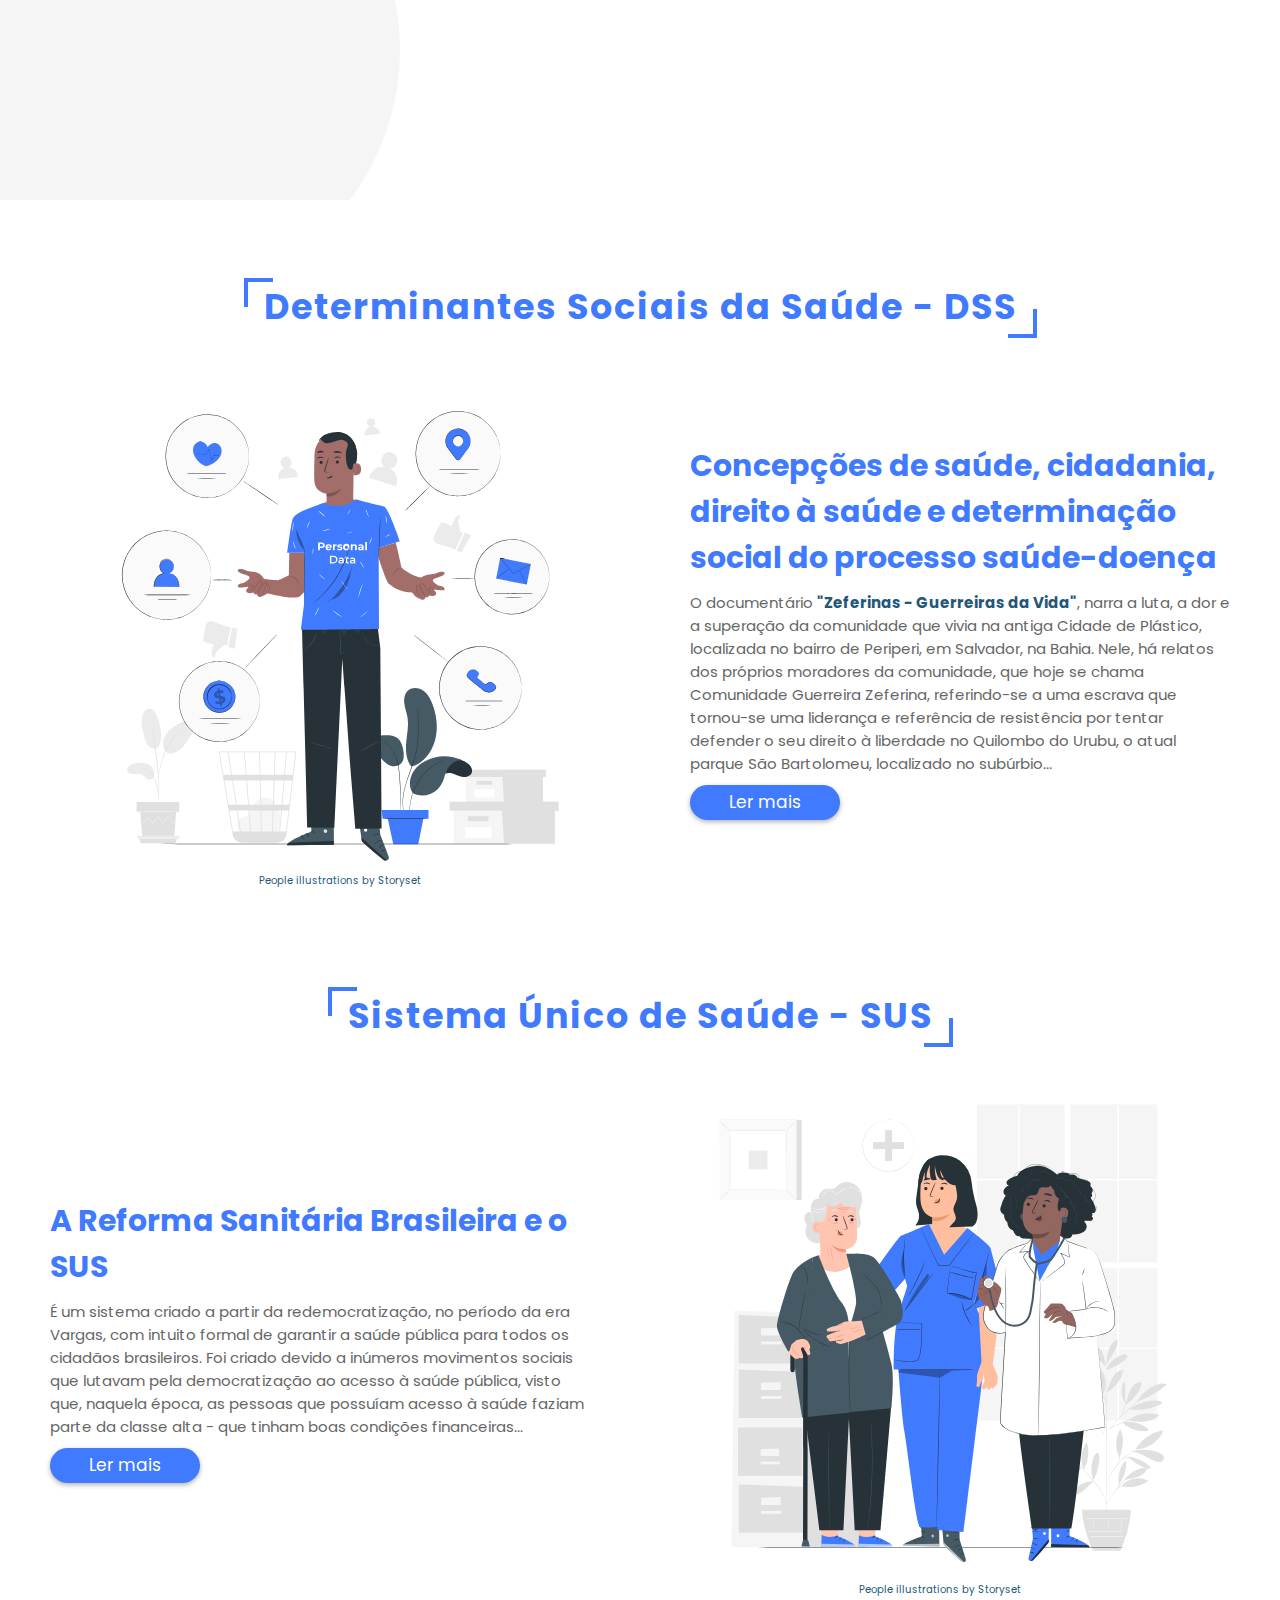
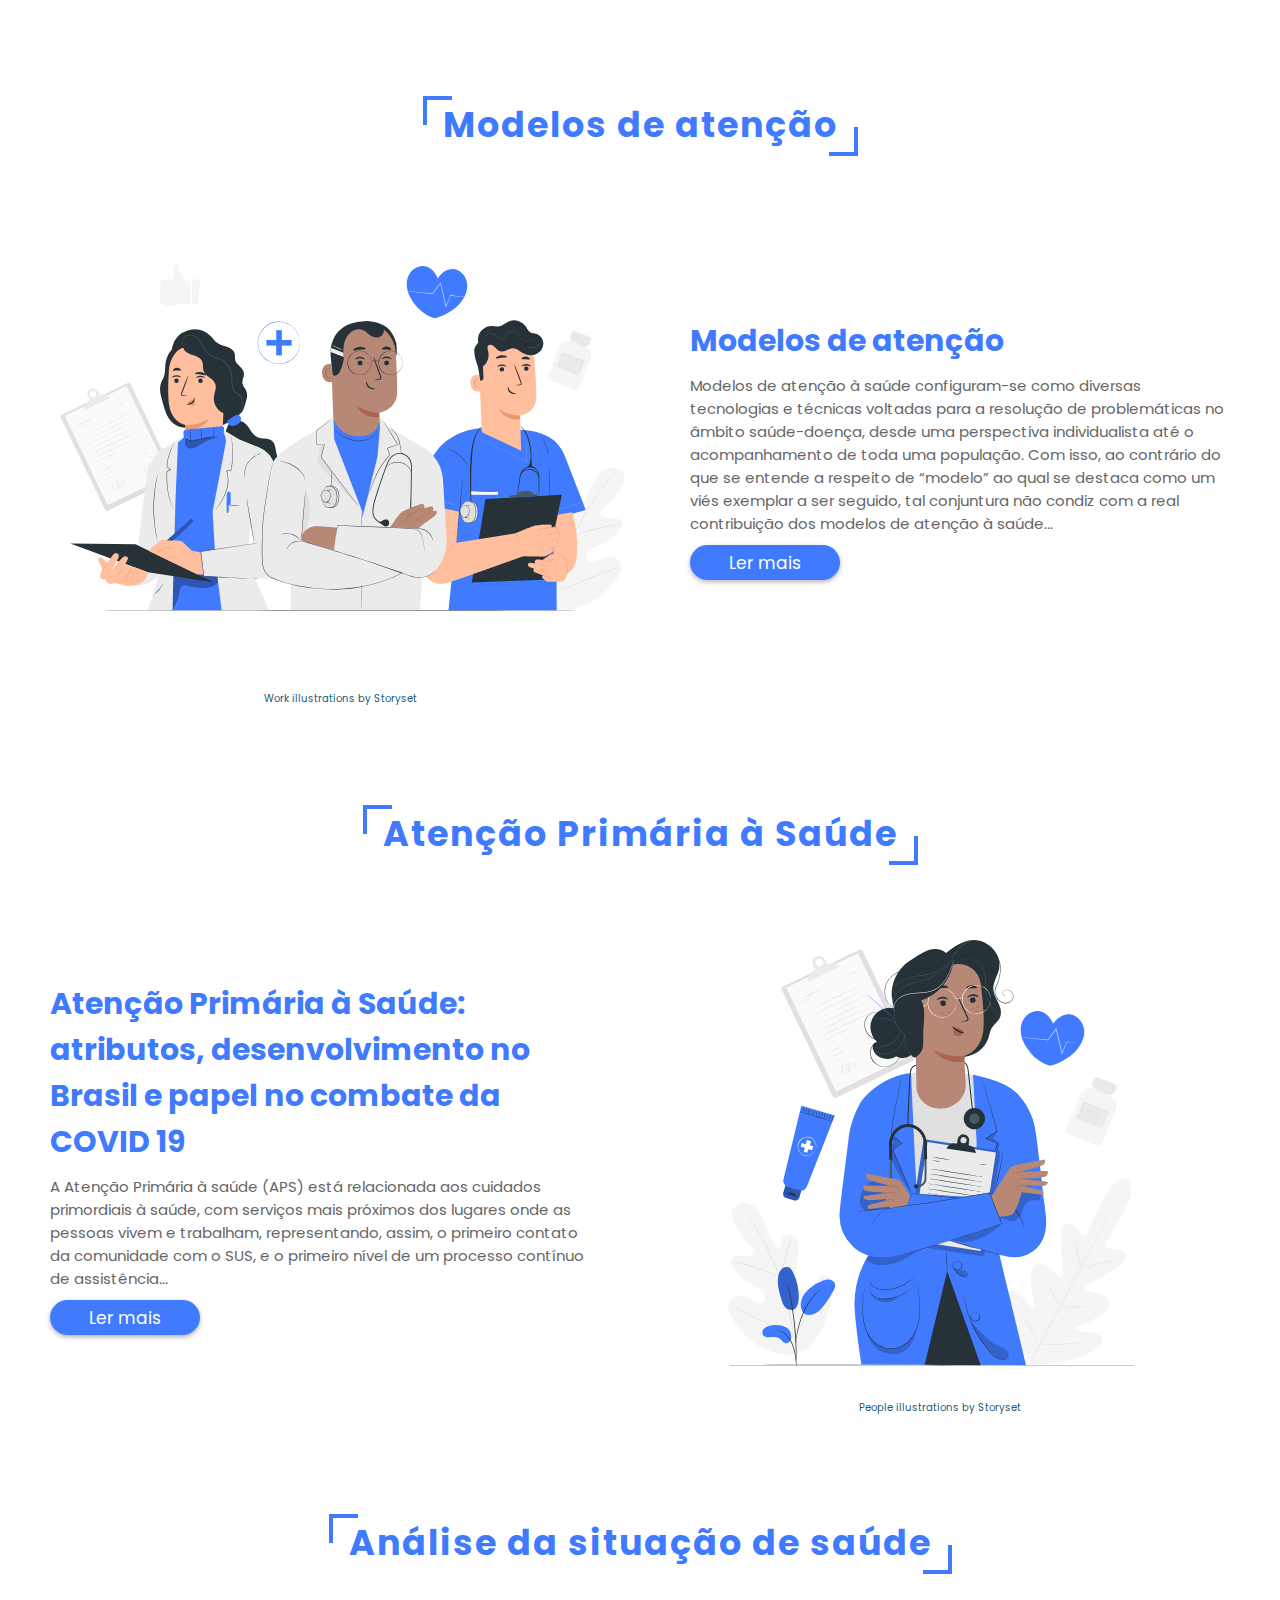
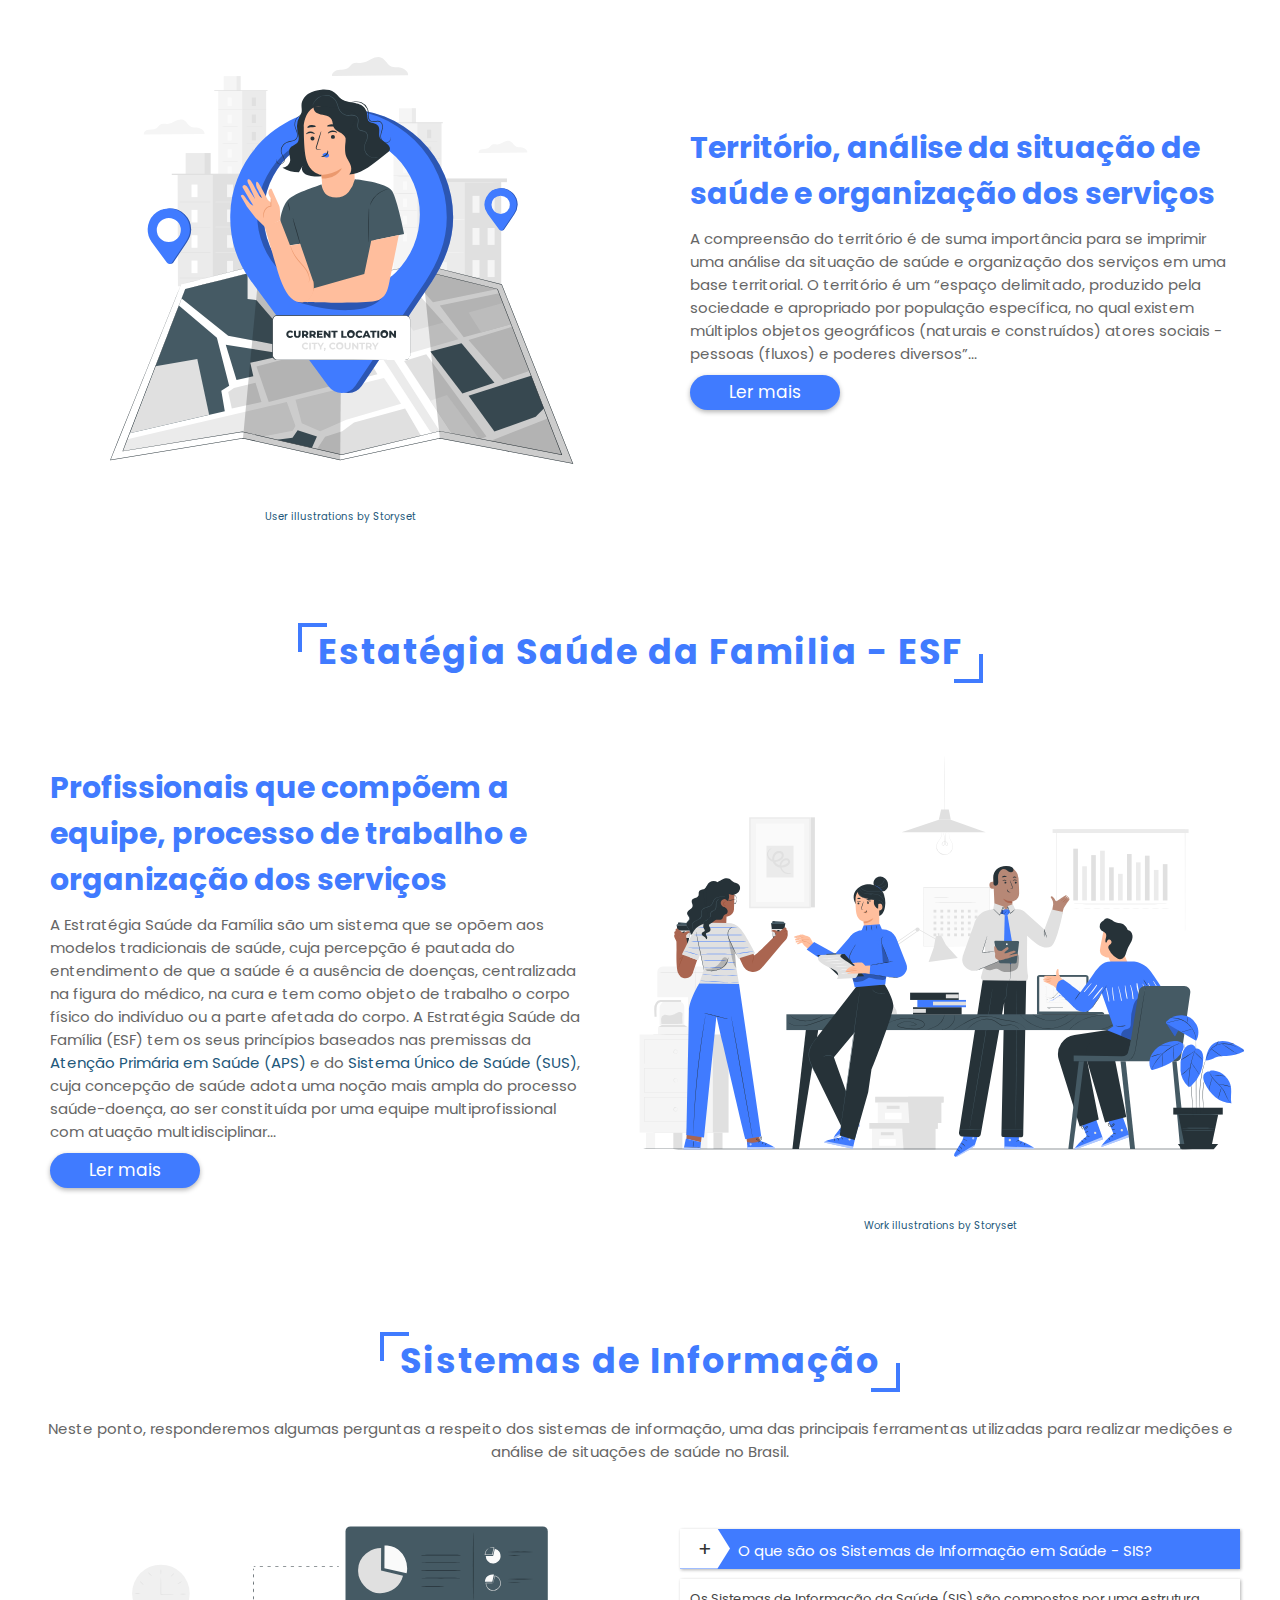
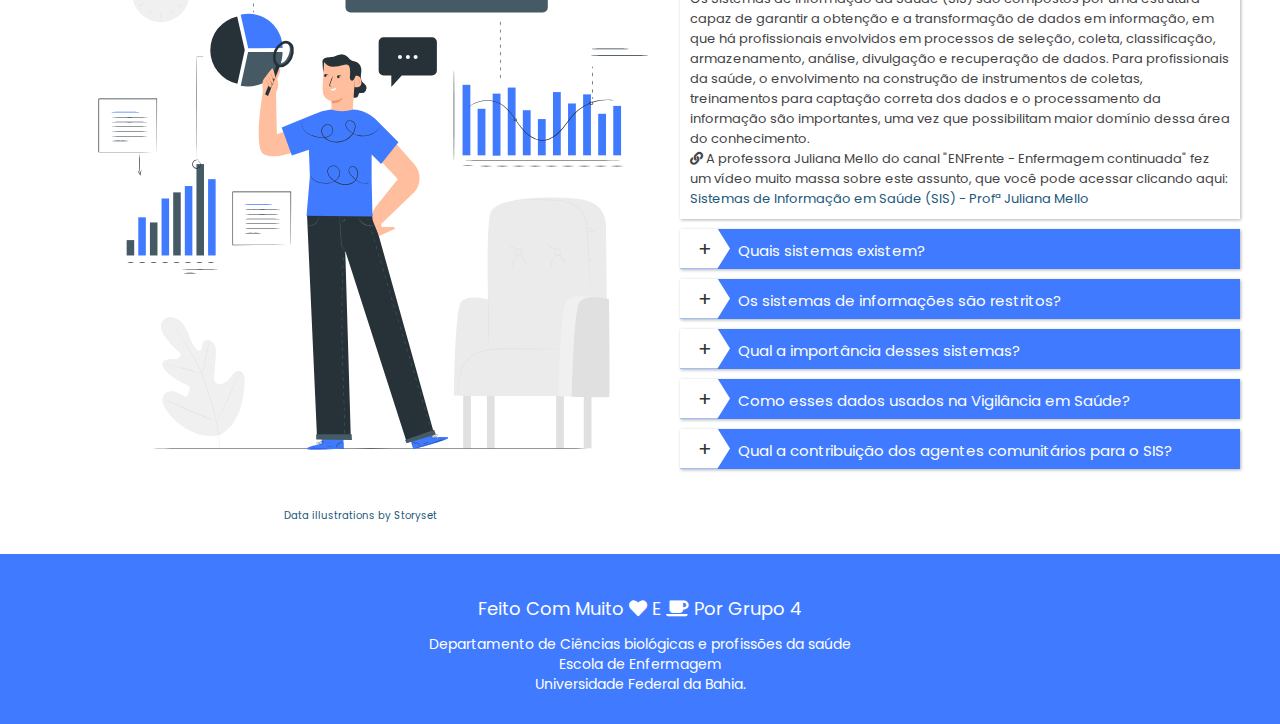
==== commit 7c2ea1e4: "Update index.html" ====
--- a/index.html
+++ b/index.html
@@ -63,7 +63,7 @@
     <h3>Um pouco sobre a nossa equipe...</h3>
     <p>
       Somos um grupo de estudantes do curso de Enfermagem da Universidade Federal da Bahia (UFBA) e este projeto "Vigilância em Saúde" foi desenvolvido como recurso avaliativo do componente curricular ENFA84 -"Vigilância em Saúde". Nosso intuito com este site é democratizar os debates que desenvolvemos ao longo do semestre e levar informações de uma forma simples, dinâmica e principalmente acessível a todos os públicos. <br><br>
-      Participaram do desenvolvimento deste projeto os discentes: Gabriel Silva de Menezes, Kaic de Matos Reis, Mariana França Costa, Mariana Santana dos Santos, Samara Carneiro da Silva, Stefane Santos de Jesus Pitanga, Vinicius Teles Reis Coelho e Werlys Abade de Oliveira — integrantes do grupo de prática Nº 4, sob supervisão da Professora-Doutora Melissa Almeida.
+      Participaram do desenvolvimento deste projeto os discentes: Gabriel Silva de Menezes, Kaic de Matos Reis, Mariana França Costa, Mariana Santana dos Santos, Samara Carneiro da Silva, Stefane Santos de Jesus Pitanga, Vinicius Teles Reis Coelho e Werlys Abade de Oliveira — integrantes do grupo de prática Nº 4, sob supervisão da Profa. Me. Melissa Almeida.
 
     </p>
   </div>
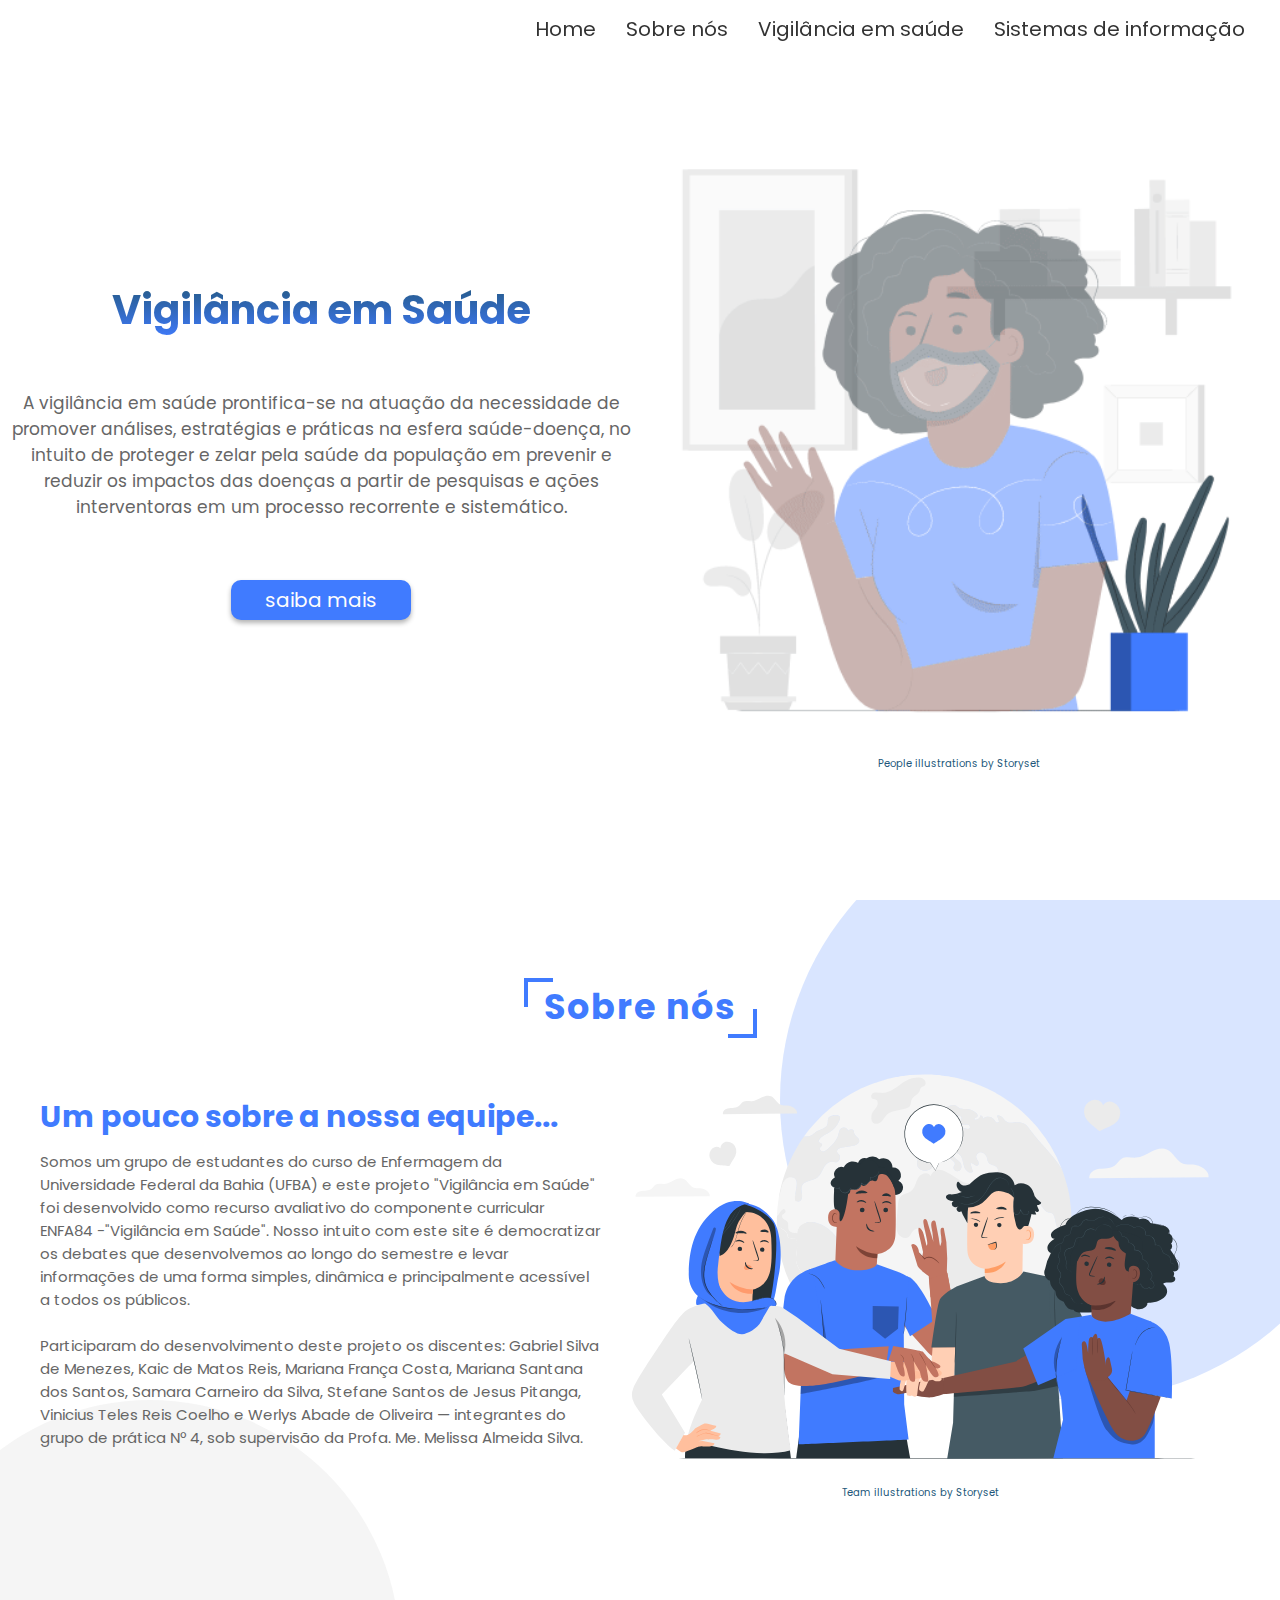
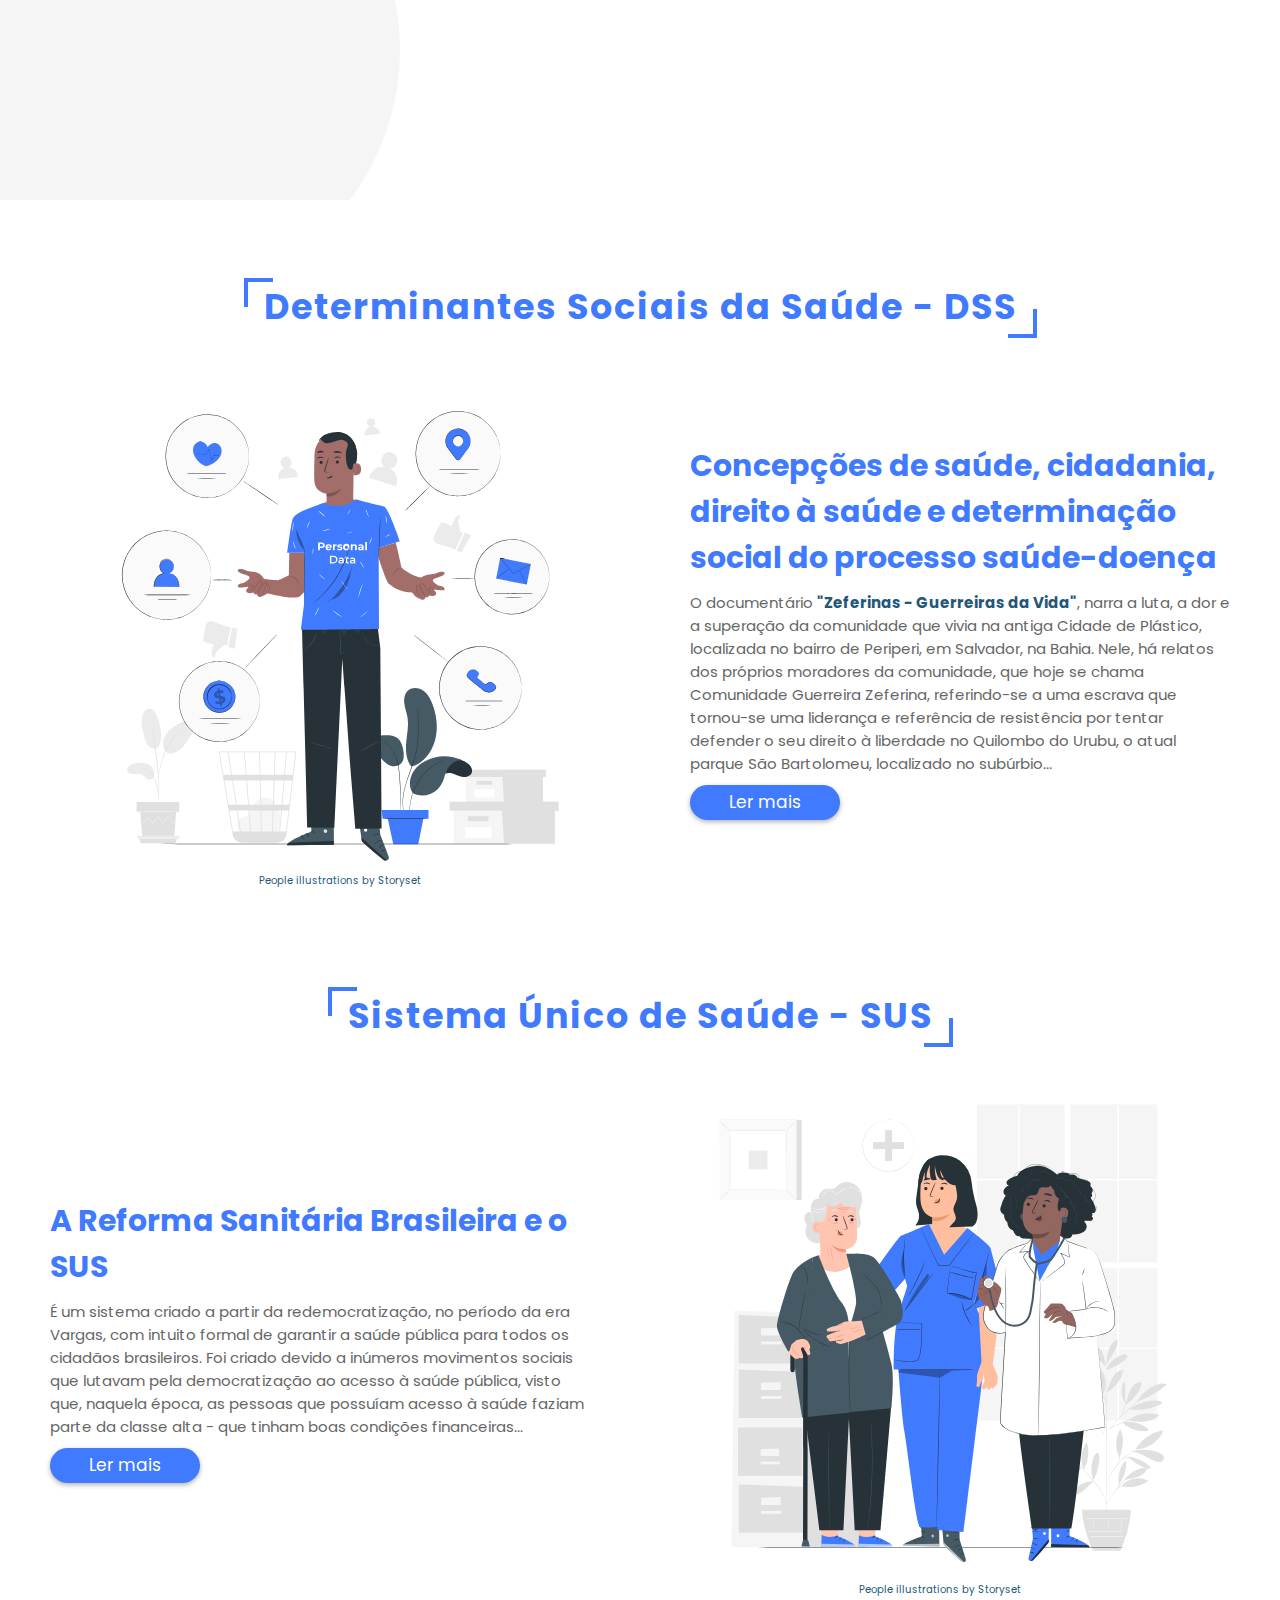
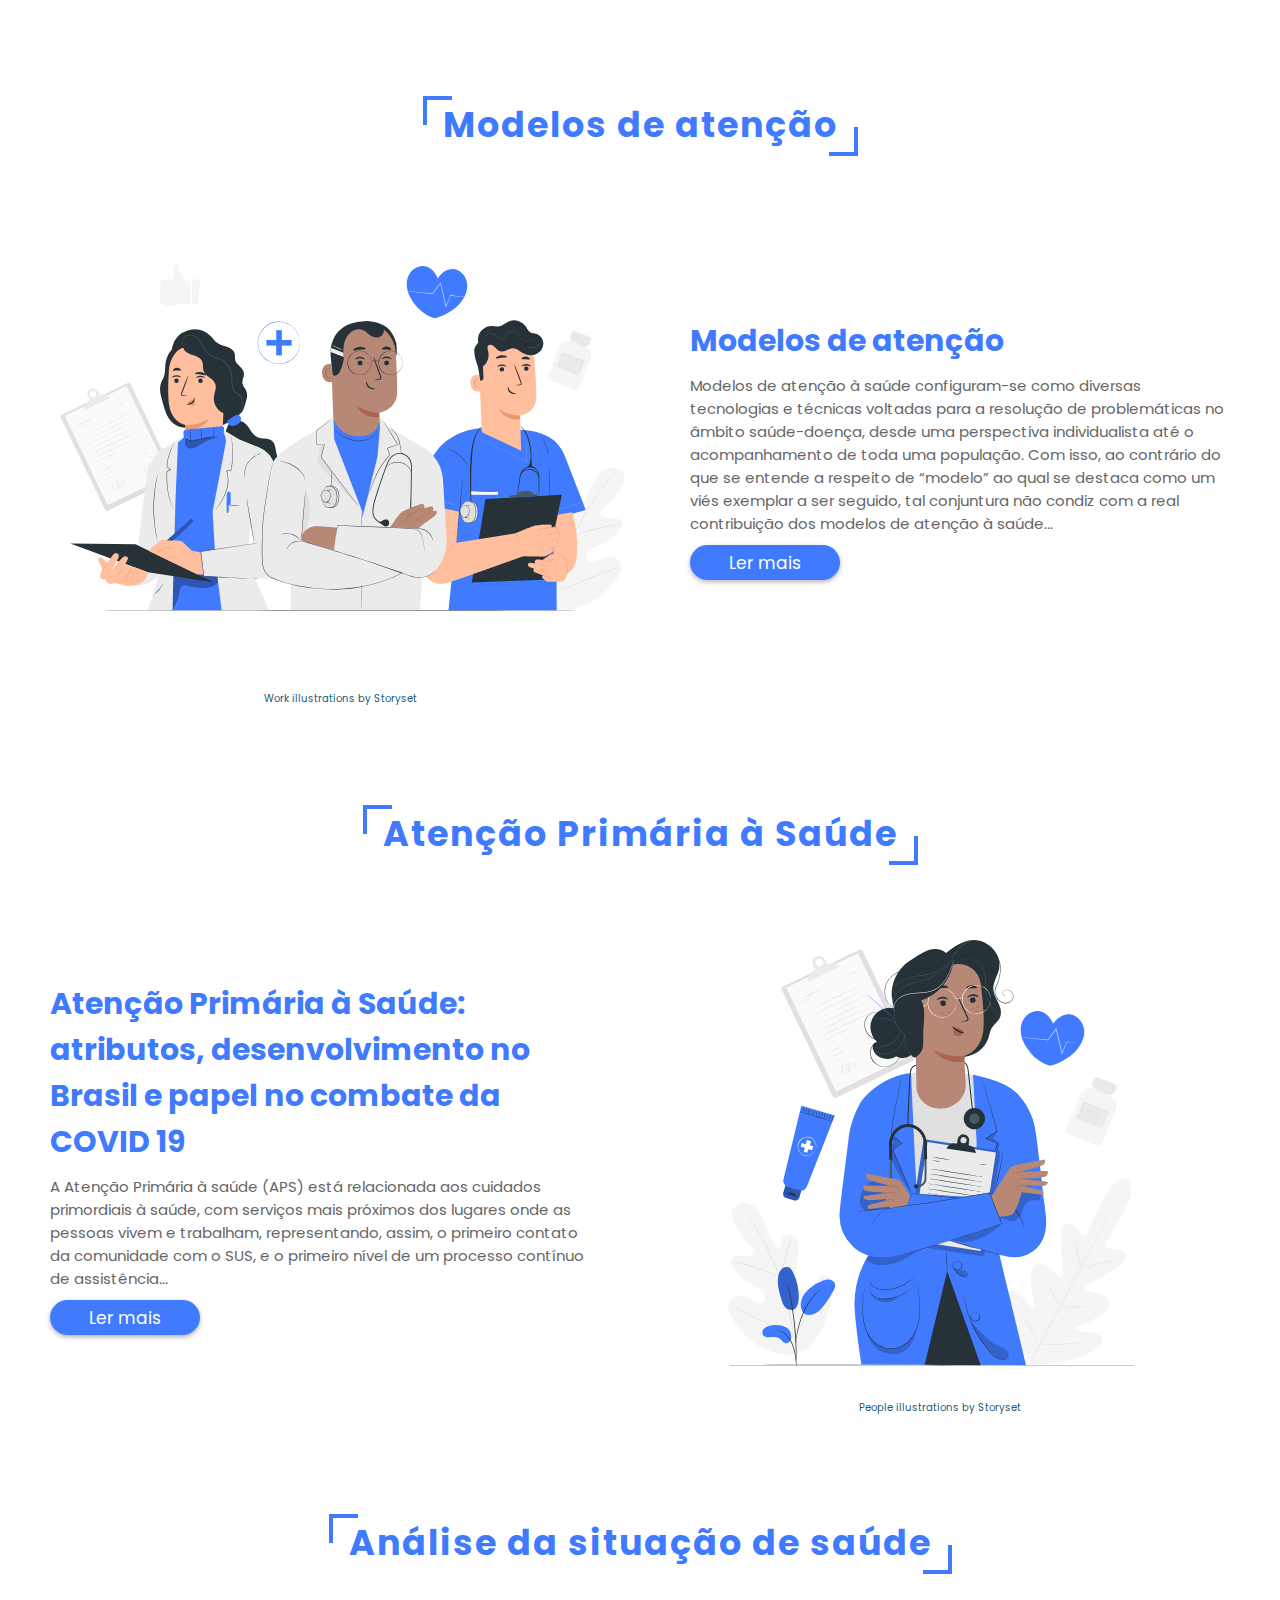
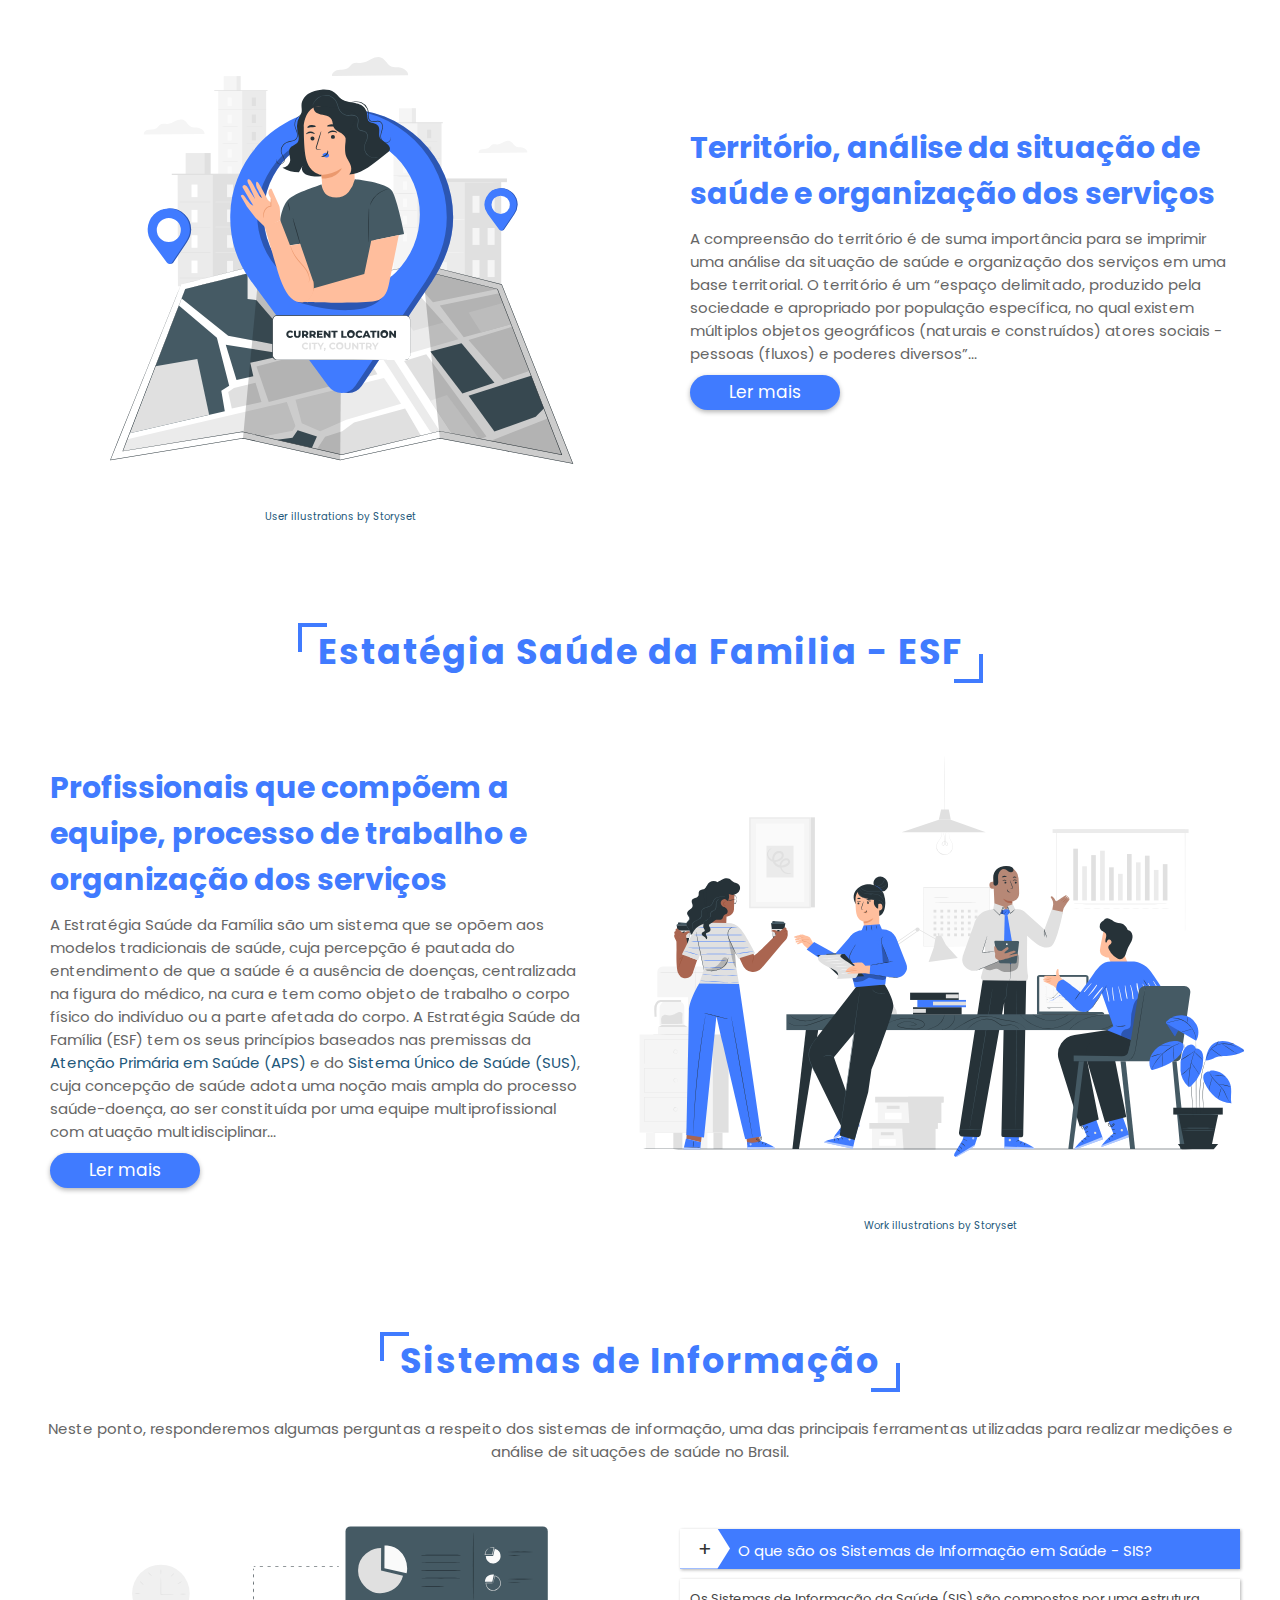
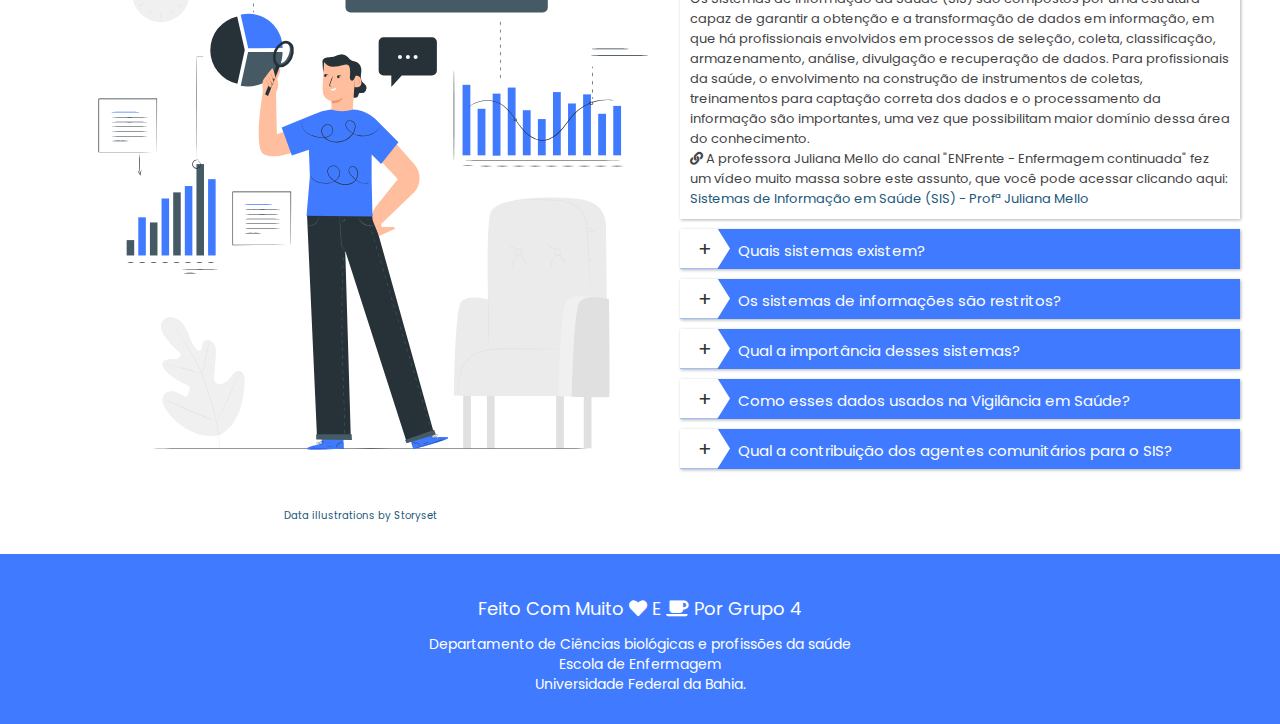
==== commit 42944d78: "Update index.html" ====
--- a/index.html
+++ b/index.html
@@ -63,7 +63,7 @@
     <h3>Um pouco sobre a nossa equipe...</h3>
     <p>
       Somos um grupo de estudantes do curso de Enfermagem da Universidade Federal da Bahia (UFBA) e este projeto "Vigilância em Saúde" foi desenvolvido como recurso avaliativo do componente curricular ENFA84 -"Vigilância em Saúde". Nosso intuito com este site é democratizar os debates que desenvolvemos ao longo do semestre e levar informações de uma forma simples, dinâmica e principalmente acessível a todos os públicos. <br><br>
-      Participaram do desenvolvimento deste projeto os discentes: Gabriel Silva de Menezes, Kaic de Matos Reis, Mariana França Costa, Mariana Santana dos Santos, Samara Carneiro da Silva, Stefane Santos de Jesus Pitanga, Vinicius Teles Reis Coelho e Werlys Abade de Oliveira — integrantes do grupo de prática Nº 4, sob supervisão da Profa. Me. Melissa Almeida.
+      Participaram do desenvolvimento deste projeto os discentes: Gabriel Silva de Menezes, Kaic de Matos Reis, Mariana França Costa, Mariana Santana dos Santos, Samara Carneiro da Silva, Stefane Santos de Jesus Pitanga, Vinicius Teles Reis Coelho e Werlys Abade de Oliveira — integrantes do grupo de prática Nº 4, sob supervisão da Profa. Me. Melissa Almeida Silva.
 
     </p>
   </div>
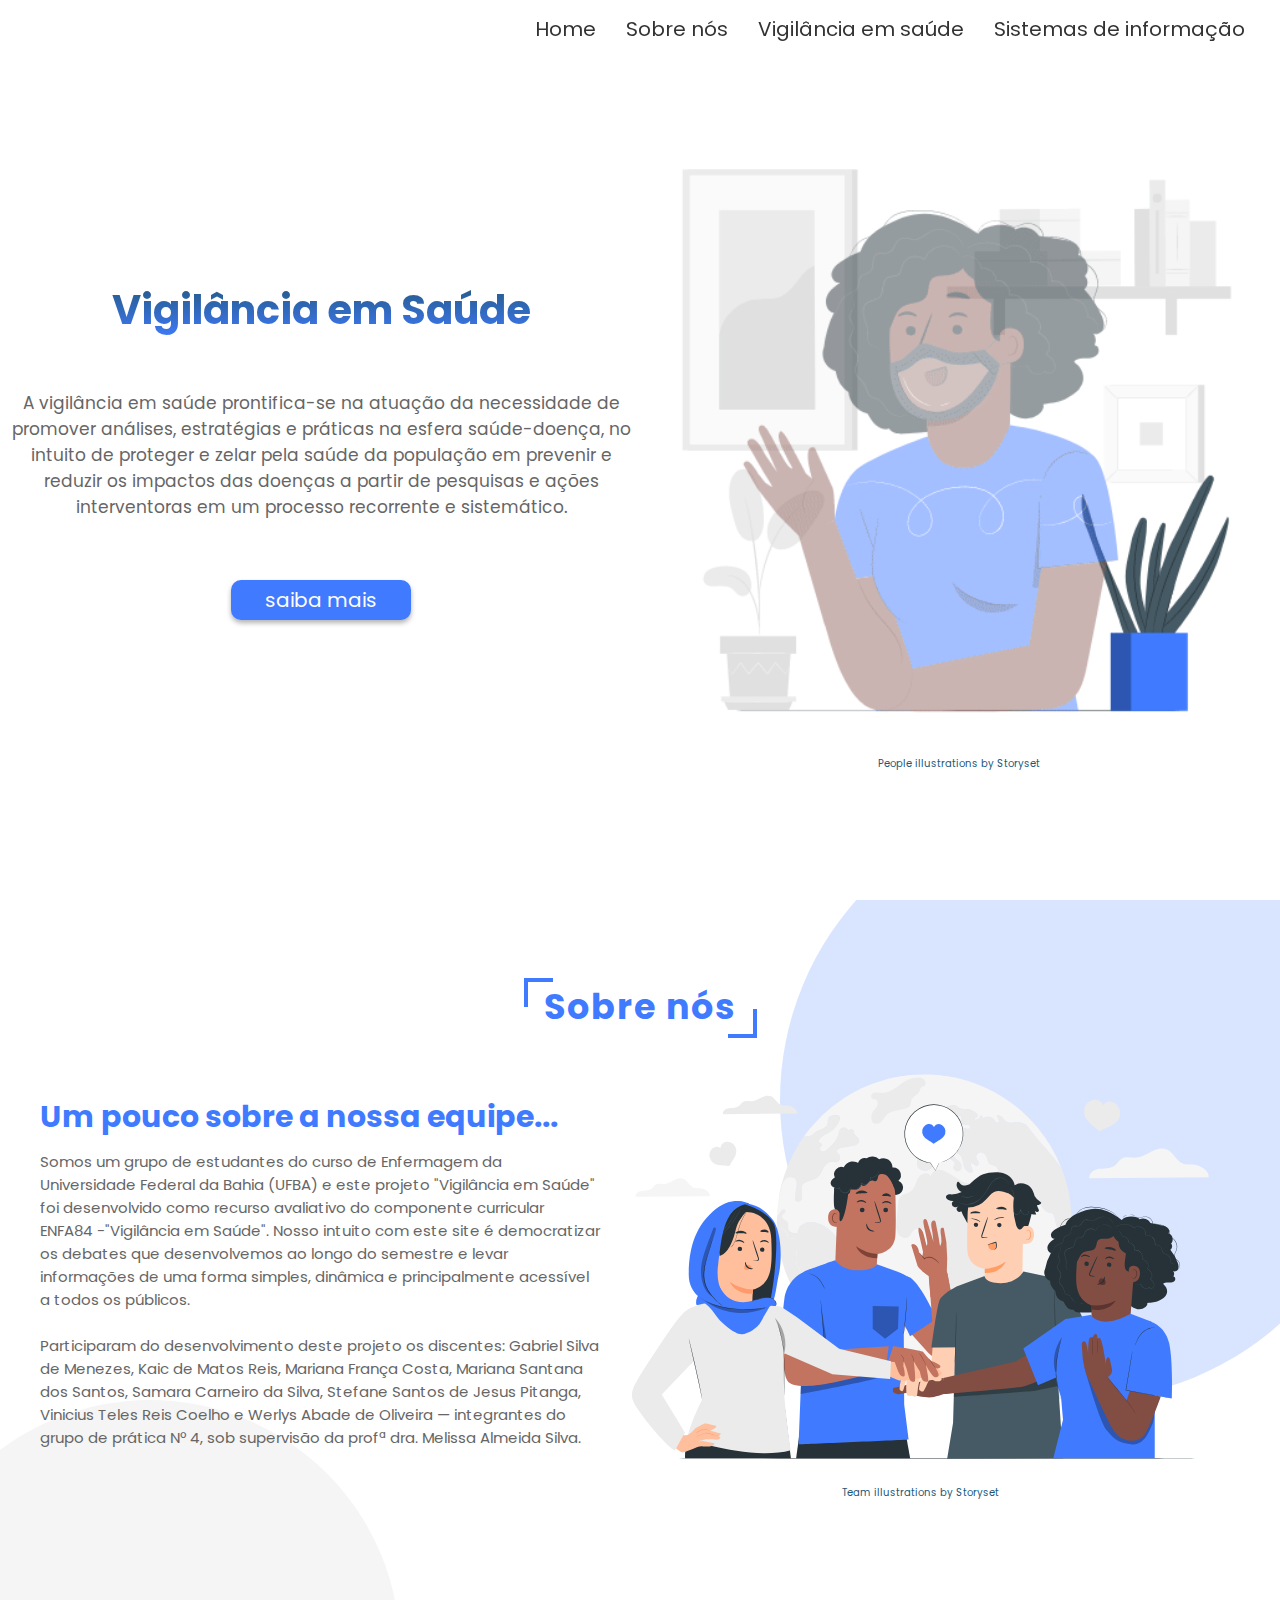
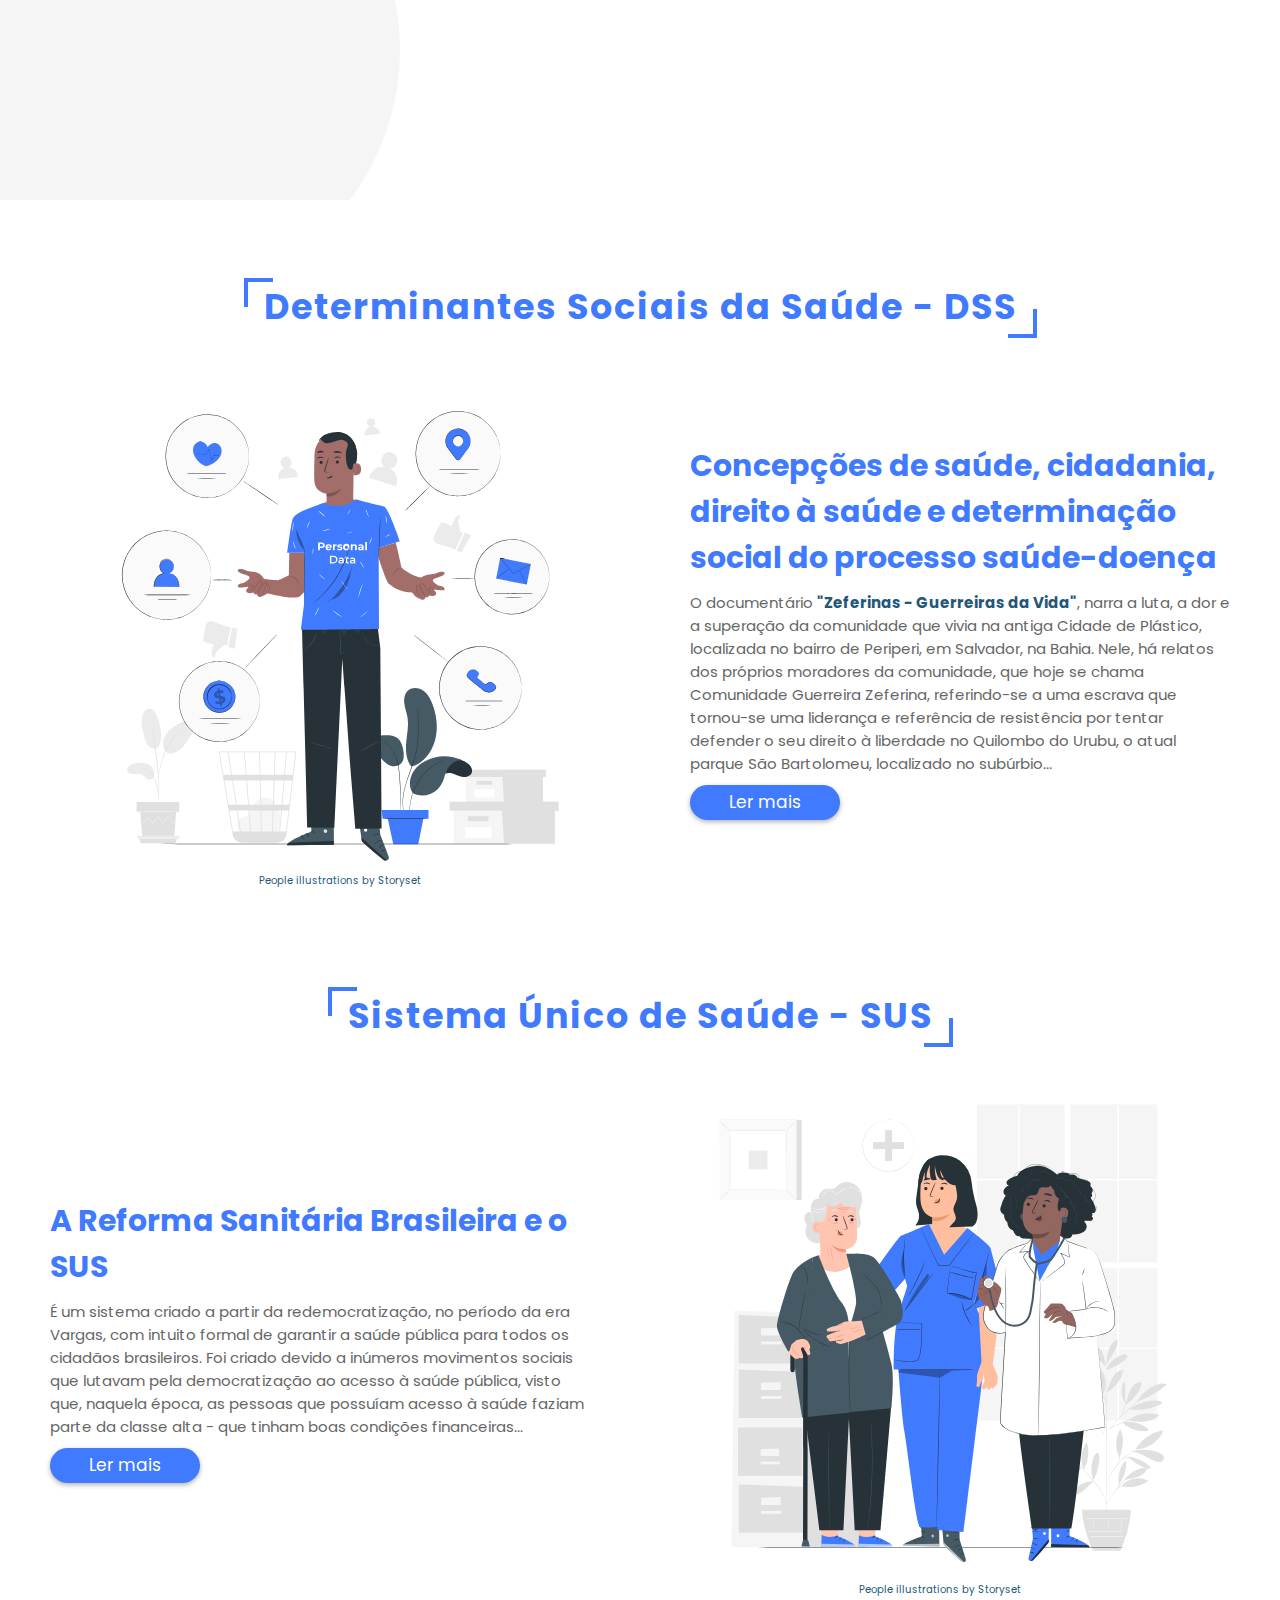
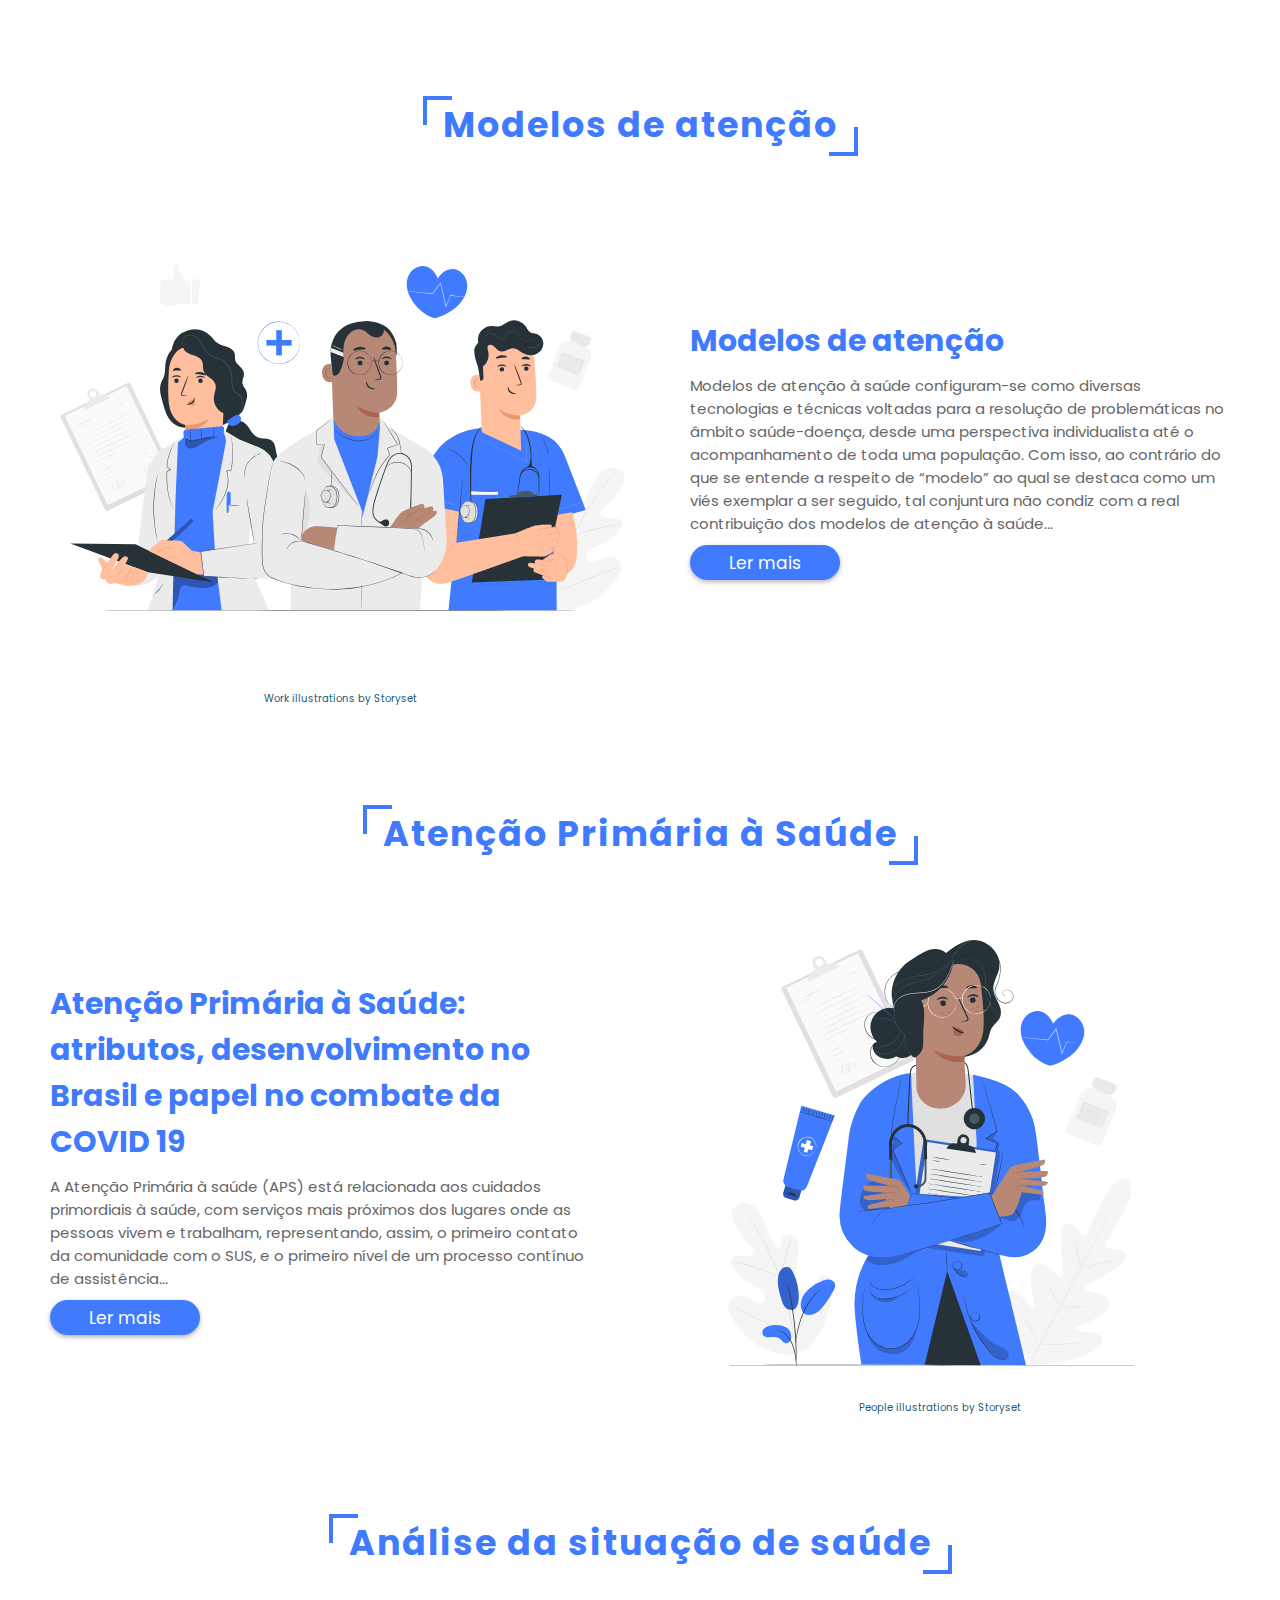
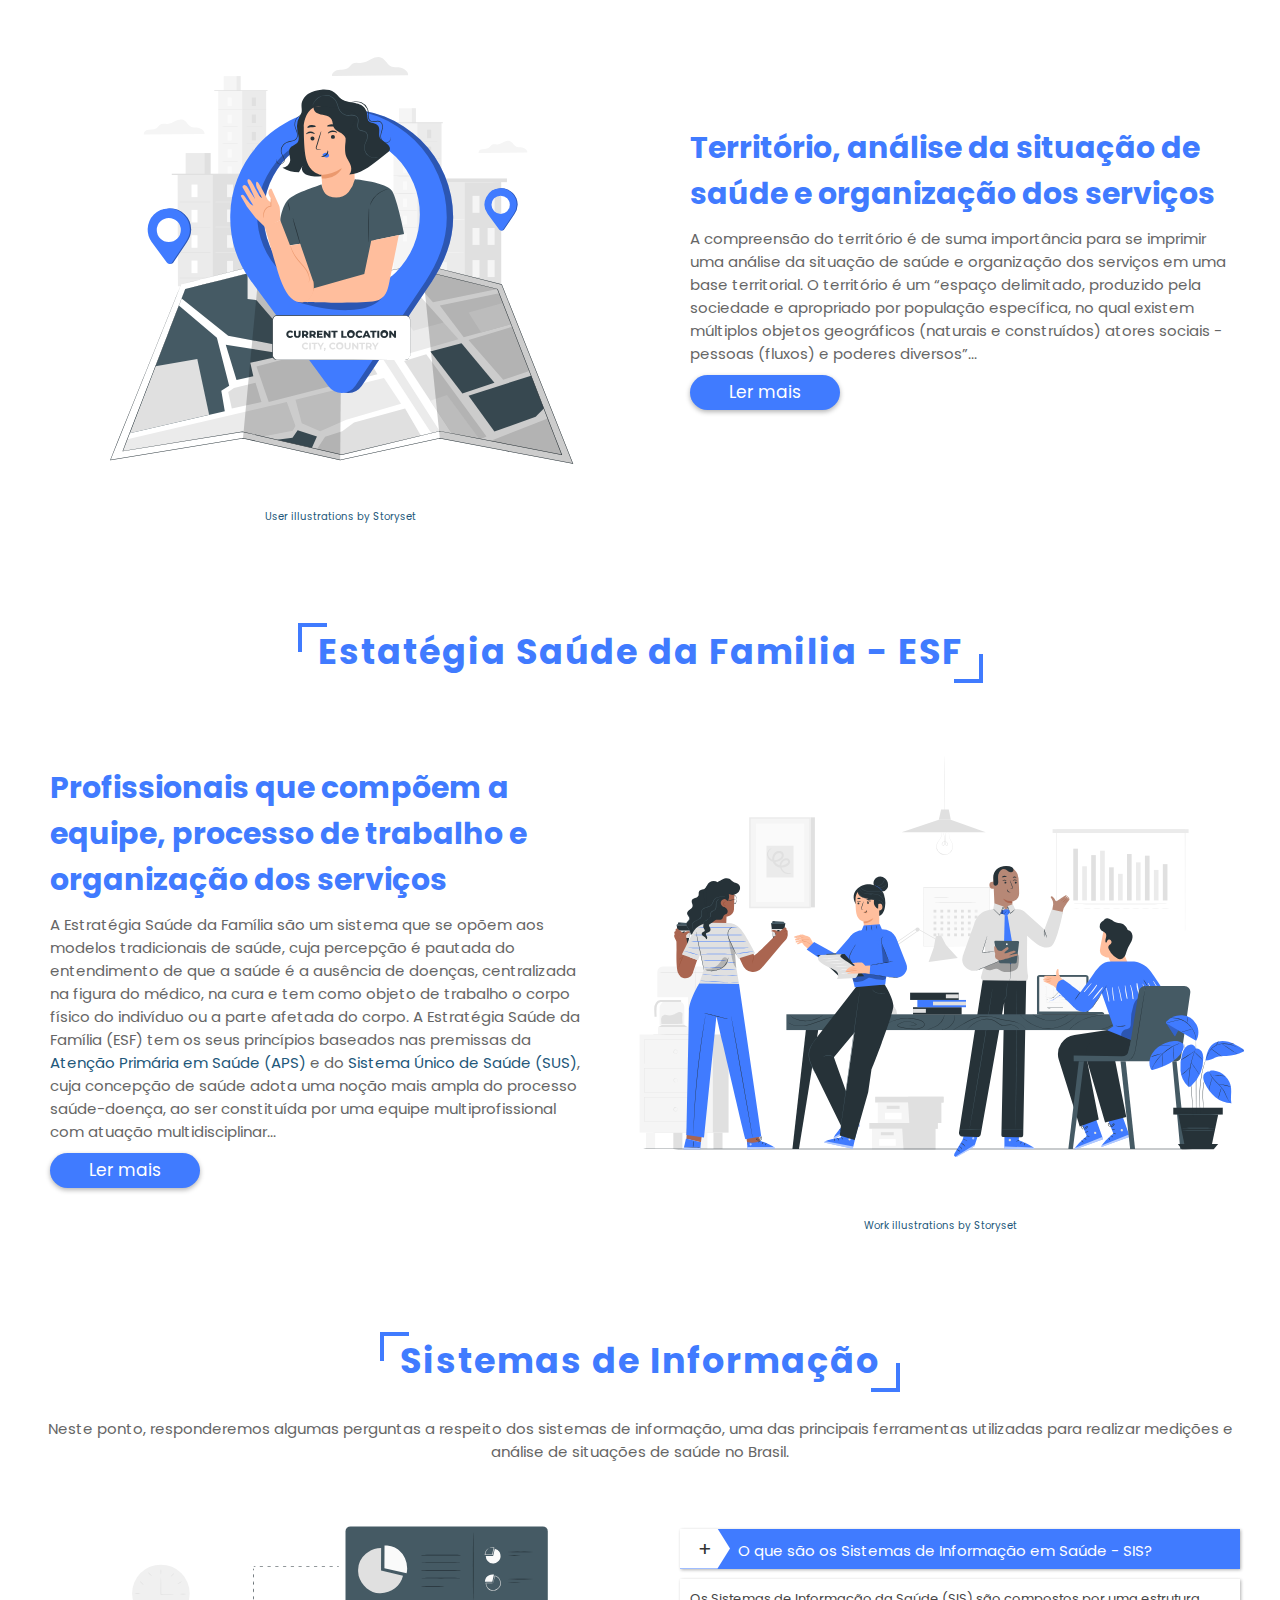
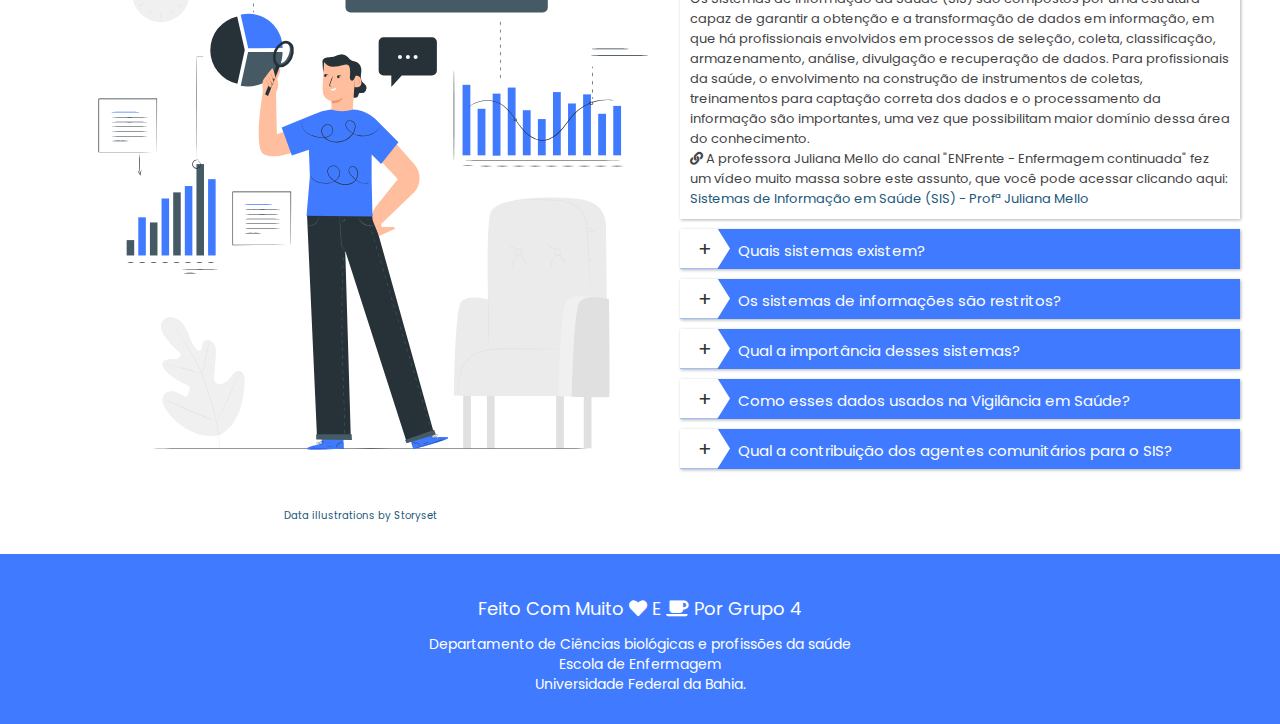
==== commit a038b184: "Update index.html" ====
--- a/index.html
+++ b/index.html
@@ -63,7 +63,7 @@
     <h3>Um pouco sobre a nossa equipe...</h3>
     <p>
       Somos um grupo de estudantes do curso de Enfermagem da Universidade Federal da Bahia (UFBA) e este projeto "Vigilância em Saúde" foi desenvolvido como recurso avaliativo do componente curricular ENFA84 -"Vigilância em Saúde". Nosso intuito com este site é democratizar os debates que desenvolvemos ao longo do semestre e levar informações de uma forma simples, dinâmica e principalmente acessível a todos os públicos. <br><br>
-      Participaram do desenvolvimento deste projeto os discentes: Gabriel Silva de Menezes, Kaic de Matos Reis, Mariana França Costa, Mariana Santana dos Santos, Samara Carneiro da Silva, Stefane Santos de Jesus Pitanga, Vinicius Teles Reis Coelho e Werlys Abade de Oliveira — integrantes do grupo de prática Nº 4, sob supervisão da Profa. Me. Melissa Almeida Silva.
+      Participaram do desenvolvimento deste projeto os discentes: Gabriel Silva de Menezes, Kaic de Matos Reis, Mariana França Costa, Mariana Santana dos Santos, Samara Carneiro da Silva, Stefane Santos de Jesus Pitanga, Vinicius Teles Reis Coelho e Werlys Abade de Oliveira — integrantes do grupo de prática Nº 4, sob supervisão da profª dra. Melissa Almeida Silva.
 
     </p>
   </div>
